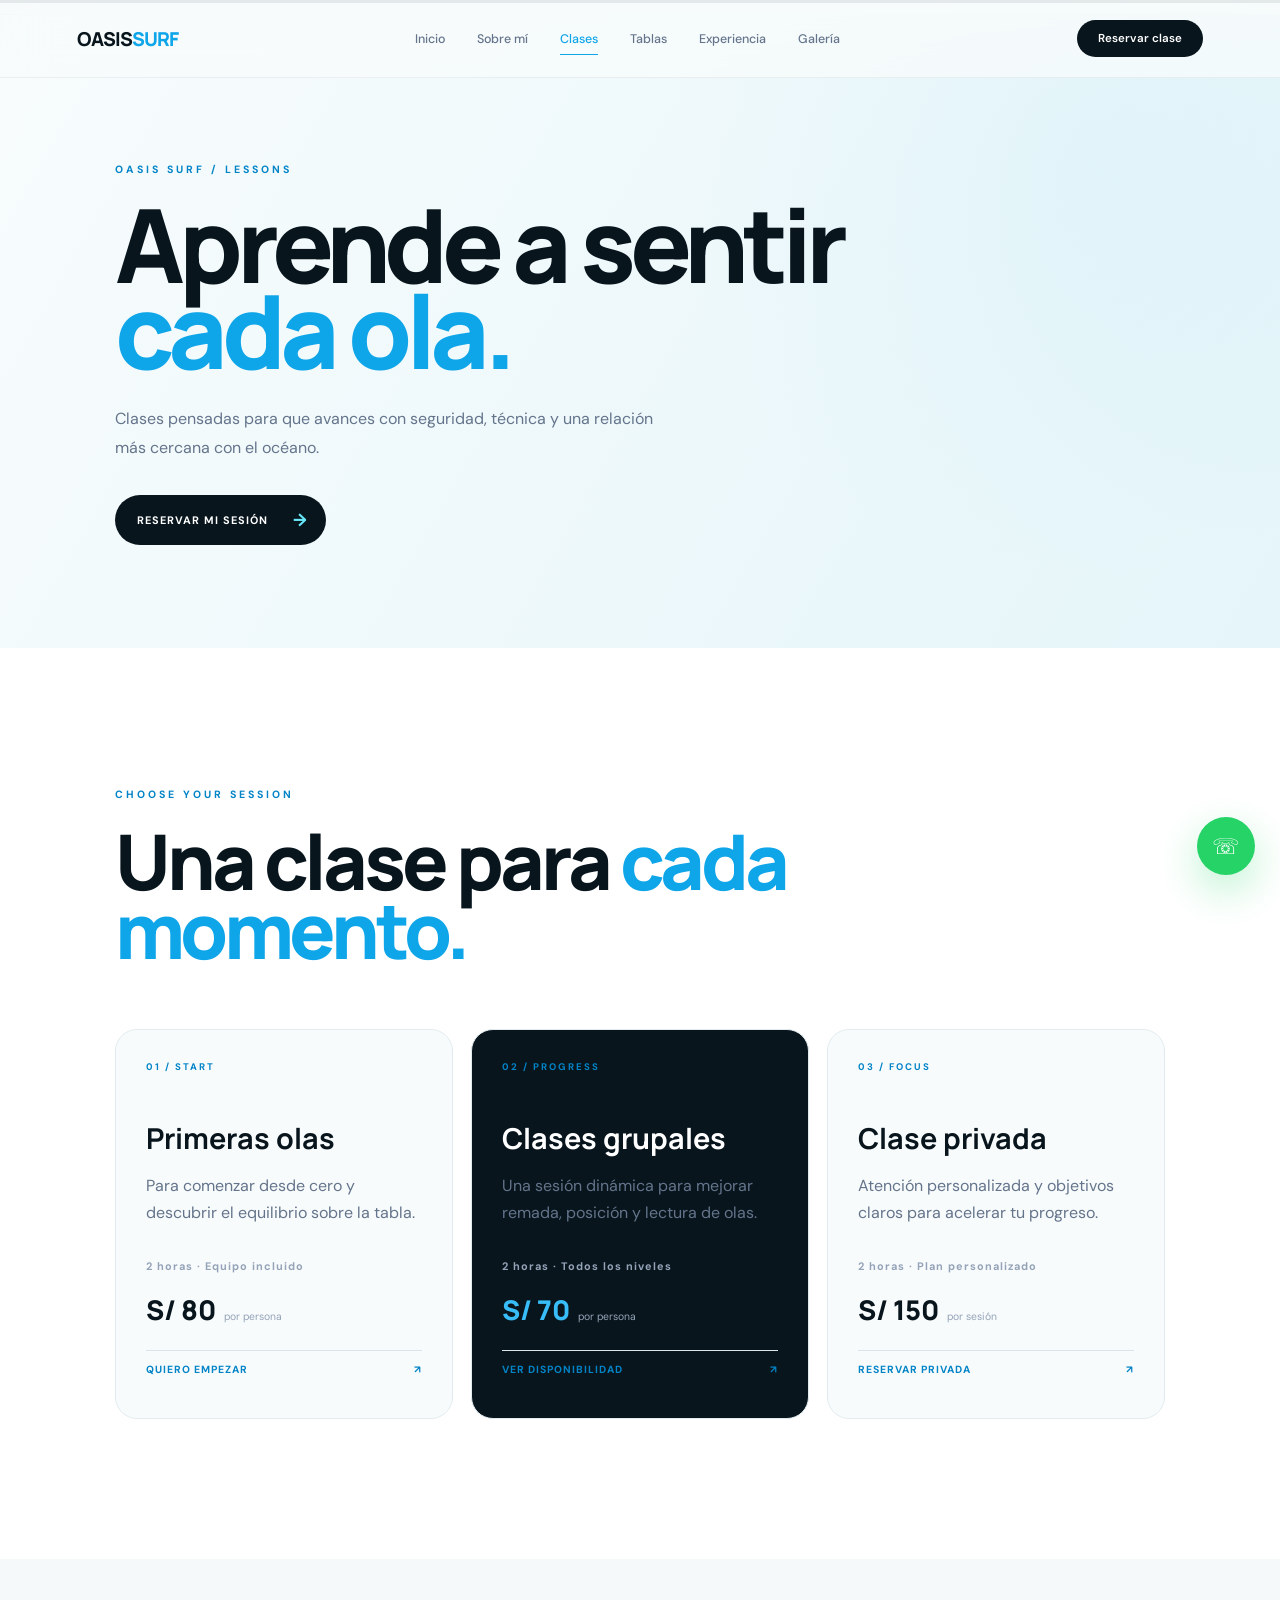
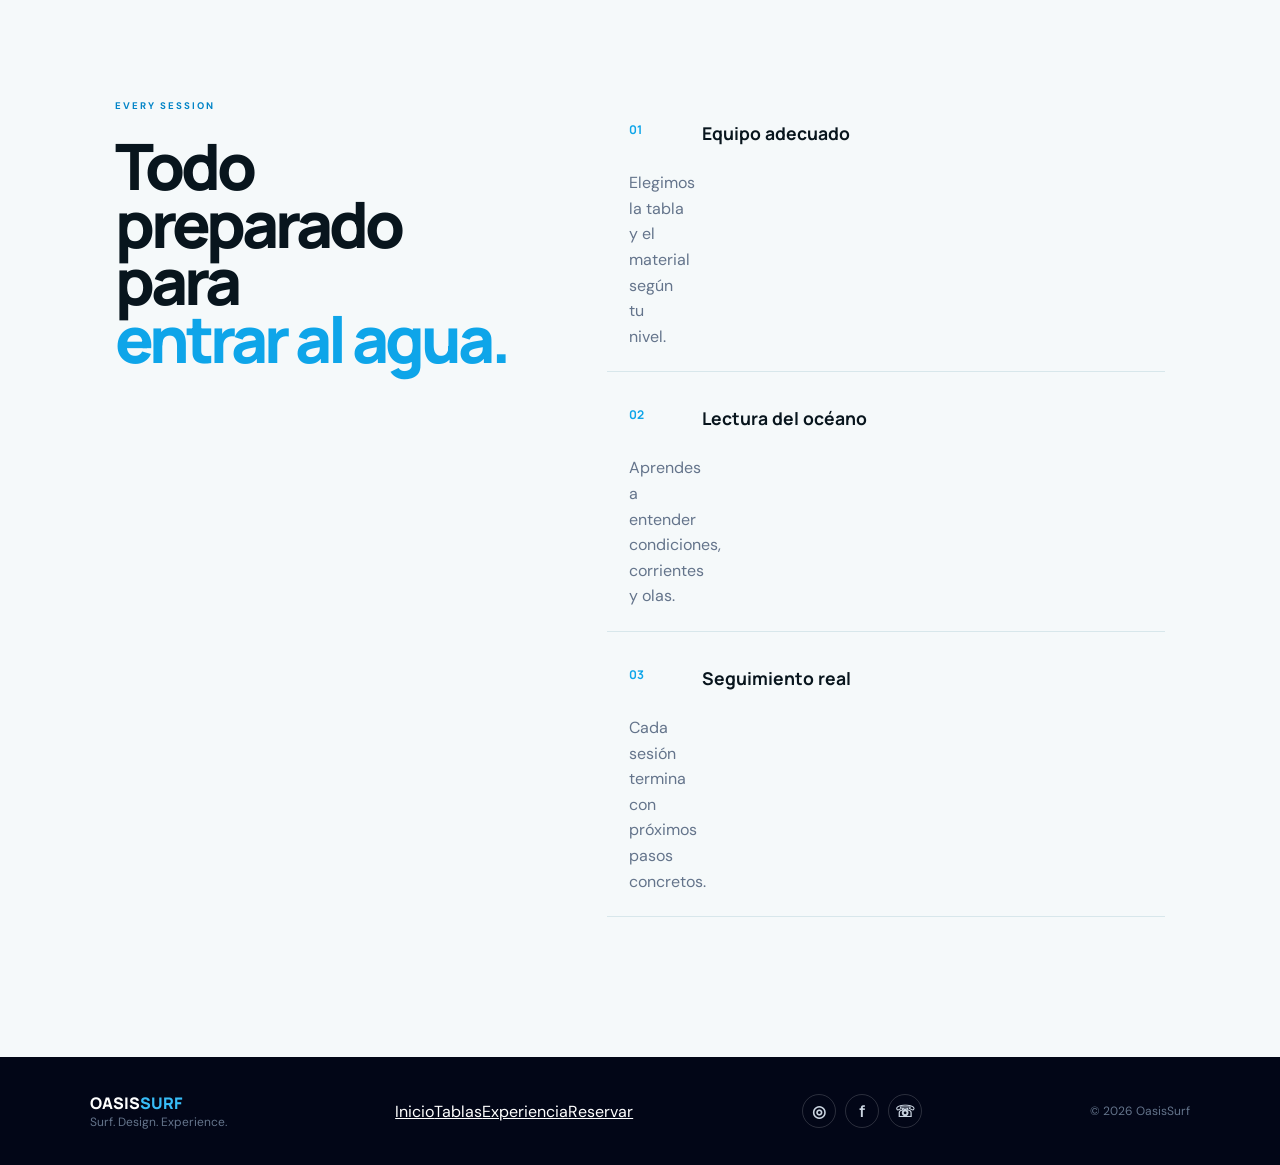
==== clases.html @ ae348322 "Add files via upload" ====
<!DOCTYPE html>
<html lang="es">
<head>
    <meta charset="UTF-8">
    <meta name="viewport" content="width=device-width, initial-scale=1.0">
    <meta name="description" content="Clases de surf OasisSurf para principiantes, progresión y performance.">
    <title>Clases | OasisSurf</title>
    <link rel="preconnect" href="https://fonts.googleapis.com">
    <link rel="preconnect" href="https://fonts.gstatic.com" crossorigin>
    <link href="https://fonts.googleapis.com/css2?family=DM+Sans:wght@400;500;600;700&family=Manrope:wght@400;500;600;700;800&display=swap" rel="stylesheet">
    <link rel="stylesheet" href="style.css">
</head>
<body>

<div class="site-preloader"><div class="site-preloader-mark">OASIS<span>SURF</span></div><div class="site-preloader-line"><span></span></div><small>PREPARANDO LA SESIÓN</small></div>
<header class="header">
    <a href="index.html#home" class="logo">OASIS<span>SURF</span></a>
    <nav class="navigation">
        <a href="index.html#home">Inicio</a>
        <a href="sobre-mi.html">Sobre mí</a>
        <a href="clases.html" class="active">Clases</a>
        <a href="tablas.html">Tablas</a>
        <a href="experiencia.html">Experiencia</a>
        <a href="galeria.html">Galería</a>
    </nav>
    <a href="index.html#booking" class="header-button">Reservar clase</a>
    <button class="mobile-menu-button" aria-label="Abrir menú"><span></span><span></span></button>
</header>
<div class="mobile-menu">
    <a href="index.html#home">Inicio</a>
    <a href="sobre-mi.html">Sobre mí</a>
    <a href="clases.html">Clases</a>
    <a href="tablas.html">Tablas</a>
    <a href="experiencia.html">Experiencia</a>
    <a href="index.html#booking">Reservar</a>
</div>
<main>
    <section class="catalog-page-hero detail-page-hero">
        <span class="section-label">OASIS SURF / LESSONS</span>
        <h1>Aprende a sentir <span>cada ola.</span></h1>
        <p>Clases pensadas para que avances con seguridad, técnica y una relación más cercana con el océano.</p>
        <a class="page-hero-button" href="index.html#booking">RESERVAR MI SESIÓN <span>→</span></a>
    </section>
    <section class="program-section">
        <div class="catalog-heading">
            <span class="section-label">CHOOSE YOUR SESSION</span>
            <h2>Una clase para <span>cada momento.</span></h2>
        </div>
        <div class="program-grid">
            <article class="program-card">
                <span>01 / START</span><h3>Primeras olas</h3>
                <p>Para comenzar desde cero y descubrir el equilibrio sobre la tabla.</p>
                <strong>2 horas · Equipo incluido</strong>
                <div class="program-price"><b>S/ 80</b><span>por persona</span></div>
                <button data-booking="group" type="button">QUIERO EMPEZAR <span>↗</span></button>
            </article>
            <article class="program-card program-card-featured">
                <span>02 / PROGRESS</span><h3>Clases grupales</h3>
                <p>Una sesión dinámica para mejorar remada, posición y lectura de olas.</p>
                <strong>2 horas · Todos los niveles</strong>
                <div class="program-price"><b>S/ 70</b><span>por persona</span></div>
                <button data-booking="group" type="button">VER DISPONIBILIDAD <span>↗</span></button>
            </article>
            <article class="program-card">
                <span>03 / FOCUS</span><h3>Clase privada</h3>
                <p>Atención personalizada y objetivos claros para acelerar tu progreso.</p>
                <strong>2 horas · Plan personalizado</strong>
                <div class="program-price"><b>S/ 150</b><span>por sesión</span></div>
                <button data-booking="private" type="button">RESERVAR PRIVADA <span>↗</span></button>
            </article>
        </div>
    </section>
    <section class="included-section">
        <div><span class="section-label">EVERY SESSION</span><h2>Todo preparado para <span>entrar al agua.</span></h2></div>
        <div class="included-list">
            <div><b>01</b><h3>Equipo adecuado</h3><p>Elegimos la tabla y el material según tu nivel.</p></div>
            <div><b>02</b><h3>Lectura del océano</h3><p>Aprendes a entender condiciones, corrientes y olas.</p></div>
            <div><b>03</b><h3>Seguimiento real</h3><p>Cada sesión termina con próximos pasos concretos.</p></div>
        </div>
    </section>
</main>
<footer><div class="footer-brand"><div class="footer-logo">OASIS<span>SURF</span></div><p>Surf. Design. Experience.</p></div><div class="footer-links"><a href="index.html#home">Inicio</a><a href="tablas.html">Tablas</a><a href="experiencia.html">Experiencia</a><a href="index.html#booking">Reservar</a></div><div class="footer-social"><a href="https://www.instagram.com/" target="_blank" rel="noopener" aria-label="Instagram"><span aria-hidden="true">◎</span></a><a href="https://www.facebook.com/" target="_blank" rel="noopener" aria-label="Facebook"><span aria-hidden="true">f</span></a><a href="https://wa.me/51999999999" target="_blank" rel="noopener" aria-label="WhatsApp"><span aria-hidden="true">☏</span></a></div><span class="footer-copy">© 2026 OasisSurf</span></footer>
<a class="whatsapp-button" href="https://wa.me/51999999999" target="_blank" rel="noopener" aria-label="Contactar por WhatsApp"><span aria-hidden="true">☏</span></a>
<script src="script.js"></script>
</body>
</html>
---- style.css ----
/* =====================================================
   OASIS SURF — EXPERIENCE
   STYLE.CSS
===================================================== */


/* =====================================================
   RESET
===================================================== */

* {
    margin: 0;
    padding: 0;
    box-sizing: border-box;
}

html {
    scroll-behavior: smooth;
}

body {
    font-family: "DM Sans", sans-serif;
    background: #f4f8fa;
    color: #08151d;
    overflow-x: hidden;
}

body.loading {
    overflow: hidden;
}

a {
    color: inherit;
}

button,
input,
textarea,
select {
    font-family: inherit;
}

button {
    cursor: pointer;
}

img {
    max-width: 100%;
    display: block;
}

.scroll-progress {
    position: fixed;
    top: 0;
    left: 0;
    z-index: 100002;
    width: 100%;
    height: 3px;
    pointer-events: none;
    background: rgba(8,21,29,.08);
}

.scroll-progress span {
    display: block;
    width: 0;
    height: 100%;
    background: #0ea5e9;
    box-shadow: 0 0 12px rgba(14,165,233,.65);
    transition: width .1s linear;
}

.page-leaving main,
.page-leaving footer,
.page-leaving .whatsapp-button {
    animation: pageExit .25s ease both;
}

@keyframes pageExit {
    to {
        opacity: 0;
        transform: translateY(8px);
    }
}


/* =====================================================
   CUSTOM CURSOR
===================================================== */

.cursor,
.cursor-ring {
    position: fixed;
    pointer-events: none;
    z-index: 99999;
    border-radius: 50%;
    left: 0;
    top: 0;
}

.cursor {
    width: 7px;
    height: 7px;
    background: #08a9e6;
    transform: translate(-50%, -50%);
}

.cursor-ring {
    width: 34px;
    height: 34px;
    border: 1px solid rgba(8, 169, 230, .6);
    transform: translate(-50%, -50%);
    transition:
        width .25s ease,
        height .25s ease,
        background .25s ease,
        border-color .25s ease;
}

.cursor-ring.active {
    width: 58px;
    height: 58px;
    background: rgba(8, 169, 230, .06);
    border-color: #08a9e6;
}

@media(max-width: 850px) {
    .catalog-tools {
        align-items: stretch;
        flex-direction: column;
    }

    .board-search {
        width: 100%;
    }

    .board-filters {
        justify-content: start;
    }


    .cursor,
    .cursor-ring {
        display: none;
    }
}


/* =====================================================
   PRELOADER
===================================================== */

.preloader {
    position: fixed;
    inset: 0;
    z-index: 100000;

    display: grid;
    place-items: center;

    background: #06131a;
    color: white;
}

.preloader-content {
    text-align: center;
}

.preloader-logo {
    font-family: "Manrope", sans-serif;
    font-size: 2rem;
    font-weight: 800;
    letter-spacing: -1px;
}

.preloader-logo span {
    color: #38bdf8;
}

.preloader-line {
    width: 180px;
    height: 2px;

    margin: 25px auto 15px;

    background: rgba(255,255,255,.1);
    overflow: hidden;
}

.preloader-line span {
    display: block;
    width: 0;
    height: 100%;
    background: #38bdf8;
}

.preloader-text {
    font-size: .6rem;
    letter-spacing: 4px;
    color: #64748b;
}

.site-preloader {
    position: fixed;
    inset: 0;
    z-index: 100001;
    display: grid;
    place-content: center;
    justify-items: center;
    gap: 14px;
    background: #06131a;
    color: white;
    transition: opacity .6s ease, visibility .6s ease;
}

.site-preloader.is-hidden {
    opacity: 0;
    visibility: hidden;
}

.site-preloader-mark {
    font: 800 2.3rem "Manrope", sans-serif;
    letter-spacing: -2px;
    animation: preloaderMark 1s ease both;
}

.site-preloader-mark span {
    color: #38bdf8;
}

.site-preloader-line {
    width: 190px;
    height: 2px;
    overflow: hidden;
    background: rgba(255,255,255,.12);
}

.site-preloader-line span {
    display: block;
    width: 100%;
    height: 100%;
    background: #38bdf8;
    transform-origin: left;
    animation: preloaderLine 1.1s ease both;
}

.site-preloader small {
    color: #64748b;
    font-size: .58rem;
    letter-spacing: 3px;
}

@keyframes preloaderMark {
    from { opacity: 0; transform: translateY(12px) scale(.96); }
    to { opacity: 1; transform: translateY(0) scale(1); }
}

@keyframes preloaderLine {
    from { transform: scaleX(0); }
    to { transform: scaleX(1); }
}


/* =====================================================
   HEADER
===================================================== */

.header {
    position: fixed;

    top: 0;
    left: 0;

    width: 100%;
    height: 78px;

    padding: 0 6%;

    display: flex;
    align-items: center;
    justify-content: space-between;

    z-index: 5000;

    background: rgba(248, 251, 252, .78);

    backdrop-filter: blur(20px);
    -webkit-backdrop-filter: blur(20px);

    border-bottom: 1px solid rgba(15, 23, 42, .06);

    transition:
        background .4s ease,
        box-shadow .4s ease,
        height .4s ease;
}

.header.scrolled {
    height: 68px;
    background: rgba(248, 251, 252, .94);

    box-shadow:
        0 10px 40px rgba(15, 23, 42, .07);
}

.logo {
    text-decoration: none;

    font-family: "Manrope", sans-serif;

    font-weight: 800;

    font-size: 1.2rem;

    letter-spacing: -1px;
}

.logo span {
    color: #0ea5e9;
}

.navigation {
    display: flex;
    align-items: center;
    gap: 32px;
}

.navigation a {
    position: relative;

    text-decoration: none;

    color: #64748b;

    font-size: .78rem;
    font-weight: 500;

    transition: color .3s ease;
}

.navigation a::after {
    content: "";

    position: absolute;

    left: 0;
    bottom: -8px;

    width: 0;
    height: 1px;

    background: #0ea5e9;

    transition: width .3s ease;
}

.navigation a:hover {
    color: #0ea5e9;
}

.navigation a:hover::after {
    width: 100%;
}

.header-button {
    text-decoration: none;

    padding: 11px 21px;

    border-radius: 100px;

    background: #08151d;
    color: white;

    font-size: .72rem;
    font-weight: 600;

    transition:
        transform .3s ease,
        background .3s ease;
}

.header-button:hover {
    background: #0ea5e9;
    transform: translateY(-2px);
}


/* =====================================================
   HERO
===================================================== */

.hero {
    position: relative;

    min-height: 100vh;

    display: grid;

    grid-template-columns: 1fr 1fr;

    align-items: center;

    padding: 120px 9% 80px;

    overflow: hidden;

    background:
        linear-gradient(
            125deg,
            #f8fcfd 0%,
            #eaf7fa 55%,
            #dff4f8 100%
        );
}

.hero-background {
    position: absolute;
    inset: 0;

    pointer-events: none;
}

.hero-grid {
    position: absolute;
    inset: 0;

    opacity: .22;

    background-image:
        linear-gradient(
            rgba(14, 165, 233, .07) 1px,
            transparent 1px
        ),
        linear-gradient(
            90deg,
            rgba(14, 165, 233, .07) 1px,
            transparent 1px
        );

    background-size: 80px 80px;

    mask-image:
        linear-gradient(
            to bottom,
            black,
            transparent
        );
}

.hero-orb {
    position: absolute;

    border-radius: 50%;

    pointer-events: none;
}

.orb-1 {
    width: 550px;
    height: 550px;

    right: -150px;
    top: 8%;

    background: rgba(56, 189, 248, .13);

    filter: blur(2px);

    animation: orbFloat 8s ease-in-out infinite;
}

.orb-2 {
    width: 350px;
    height: 350px;

    left: 10%;
    bottom: -160px;

    background: rgba(14, 165, 233, .09);

    animation: orbFloat 10s ease-in-out infinite reverse;
}

@keyframes orbFloat {

    0%,100% {
        transform: translate(0, 0);
    }

    50% {
        transform: translate(-20px, 25px);
    }
}

.hero-content {
    position: relative;
    z-index: 3;

    max-width: 680px;
}

.hero-label,
.section-label {
    display: flex;
    align-items: center;

    gap: 12px;

    color: #0284c7;

    font-size: .66rem;

    font-weight: 700;

    letter-spacing: 3px;
}

.label-line {
    width: 35px;
    height: 1px;

    background: #0284c7;
}

.hero h1 {
    margin-top: 25px;

    font-family: "Manrope", sans-serif;

    font-size:
        clamp(
            4rem,
            8vw,
            8.5rem
        );

    line-height: .82;

    letter-spacing: -7px;

    font-weight: 800;
}

.hero h1 span {
    display: block;

    color: #0ea5e9;

    margin-left: 70px;
}

.hero p {
    max-width: 550px;

    margin-top: 35px;

    color: #64748b;

    line-height: 1.8;

    font-size: .95rem;
}

.hero-buttons {
    display: flex;
    align-items: center;
    gap: 15px;

    margin-top: 38px;
}

.hero-cta {
    display: inline-flex;

    align-items: center;

    gap: 30px;

    padding: 14px 18px 14px 24px;

    text-decoration: none;

    background: #08151d;

    color: white;

    border-radius: 100px;

    font-size: .75rem;

    transition: .4s;
}

.hero-cta:hover {
    background: #0ea5e9;
    transform: translateY(-4px);
}

.hero-cta .arrow {
    width: 34px;
    height: 34px;

    display: grid;
    place-items: center;

    border-radius: 50%;

    background: rgba(255,255,255,.12);
}

.hero-secondary {
    display: inline-flex;

    align-items: center;
    gap: 10px;

    padding: 14px 20px;

    border: 1px solid #d6e3e8;

    border-radius: 100px;

    text-decoration: none;

    color: #475569;

    font-size: .72rem;

    transition: .3s;
}

.hero-secondary:hover {
    background: white;
    border-color: #0ea5e9;
    color: #0284c7;
}


/* =====================================================
   HERO BOARD
===================================================== */

.hero-board {
    position: relative;

    height: 700px;

    display: flex;

    align-items: center;
    justify-content: center;
}

.hero-surfboard {
    position: relative;

    z-index: 5;

    width: 310px;
    height: 650px;

    filter:
        drop-shadow(
            20px 30px 35px
            rgba(15,23,42,.2)
        );

    animation:
        heroBoardFloat
        6s
        ease-in-out
        infinite;
}

.hero-board-shadow {
    position: absolute;

    width: 280px;
    height: 600px;

    border-radius: 50%;

    background: rgba(14,165,233,.1);

    filter: blur(50px);
}

.hero-board-glow {
    position: absolute;

    width: 500px;
    height: 500px;

    border: 1px solid rgba(14,165,233,.12);

    border-radius: 50%;

    animation:
        glowRotate
        12s
        linear
        infinite;
}

@keyframes glowRotate {

    from {
        transform: rotate(0deg) scale(1);
    }

    50% {
        transform: rotate(180deg) scale(1.05);
    }

    to {
        transform: rotate(360deg) scale(1);
    }
}

.board-body,
.view-board-shape {
    stroke: rgba(15,23,42,.1);
    stroke-width: 2;
}

.stringer {
    fill: rgba(120,53,15,.25);
}

.board-stripe {
    fill: none;
    stroke: rgba(255,255,255,.7);
    stroke-width: 8;
}

.board-pad {
    fill: #17202a;
}

.pad-line {
    fill: none;
    stroke: rgba(255,255,255,.2);
    stroke-width: 3;
}

.board-logo {
    fill: rgba(15,23,42,.65);

    font-family: "Manrope";
    font-weight: 800;
    font-size: 18px;

    letter-spacing: 3px;
}

.board-logo-small {
    fill: rgba(15,23,42,.5);

    font-size: 9px;
    letter-spacing: 4px;
}

@keyframes heroBoardFloat {

    0%,100% {
        transform:
            translateY(0)
            rotate(3deg);
    }

    50% {
        transform:
            translateY(-20px)
            rotate(-3deg);
    }
}

.scroll-indicator {
    position: absolute;

    bottom: 35px;
    left: 9%;

    display: flex;
    align-items: center;

    gap: 15px;

    color: #94a3b8;

    font-size: .6rem;

    letter-spacing: 3px;
}

.scroll-line {
    width: 55px;
    height: 1px;

    background: #94a3b8;
}


/* =====================================================
   STATS STRIP
===================================================== */

.stats-strip {
    position: relative;

    display: grid;

    grid-template-columns:
        repeat(4, 1fr);

    background: #08151d;

    color: white;

    padding: 0 8%;
}

.stat-item {
    padding: 35px 25px;

    text-align: center;

    border-right:
        1px solid rgba(255,255,255,.08);
}

.stat-item:last-child {
    border-right: none;
}

.stat-number {
    display: block;

    font-family: "Manrope";

    font-size: 2rem;

    font-weight: 800;

    color: #38bdf8;
}

.stat-label {
    display: block;

    margin-top: 6px;

    font-size: .62rem;

    letter-spacing: 2px;

    color: #64748b;
}


/* =====================================================
   INTRO
===================================================== */

.intro-section {
    min-height: 75vh;

    padding: 140px 12%;

    display: grid;

    grid-template-columns: 150px 1fr;

    align-items: center;

    gap: 80px;

    background: #08151d;

    color: white;
}

.intro-number {
    font-family: "Manrope";

    font-size: 7rem;

    font-weight: 800;

    color: rgba(255,255,255,.06);
}

.intro-text {
    max-width: 800px;
}

.intro-text .section-label {
    color: #38bdf8;
}

.intro-text h2 {
    margin-top: 25px;

    font-family: "Manrope";

    font-size:
        clamp(
            3rem,
            6vw,
            6rem
        );

    line-height: .95;

    letter-spacing: -4px;
}

.intro-text h2 em {
    color: #38bdf8;
    font-style: normal;
}

.intro-text p {
    max-width: 650px;

    margin-top: 35px;

    color: #94a3b8;

    line-height: 1.9;
}


/* =====================================================
   INSTRUCTOR SECTION
===================================================== */

.instructor-section {
    position: relative;

    padding: 150px 9%;

    background: white;

    overflow: hidden;
}

.instructor-grid {
    display: grid;

    grid-template-columns: .9fr 1.1fr;

    gap: 90px;

    align-items: center;
}

.instructor-visual {
    position: relative;

    min-height: 650px;

    border-radius: 35px;

    overflow: hidden;

    background:
        linear-gradient(
            145deg,
            #d9f3f8,
            #a7dbe5
        );
}

.instructor-image {
    width: 100%;
    height: 100%;

    min-height: 650px;

    object-fit: cover;
}

.instructor-placeholder {
    position: absolute;
    inset: 0;

    display: grid;
    place-items: center;

    color: #164e63;

    font-family: "Manrope";
    font-size: 5rem;
    font-weight: 800;

    opacity: .12;
}

.instructor-badge {
    position: absolute;

    right: 25px;
    bottom: 25px;

    padding: 20px;

    border-radius: 20px;

    background: rgba(8,21,29,.9);

    color: white;

    backdrop-filter: blur(15px);
}

.instructor-badge strong {
    display: block;

    font-family: "Manrope";

    font-size: 1.8rem;

    color: #38bdf8;
}

.instructor-badge span {
    color: #94a3b8;

    font-size: .65rem;

    letter-spacing: 2px;
}

.instructor-copy {
    max-width: 650px;
}

.instructor-copy h2 {
    margin-top: 25px;

    font-family: "Manrope";

    font-size:
        clamp(
            3rem,
            5vw,
            5.5rem
        );

    line-height: .9;

    letter-spacing: -4px;
}

.instructor-copy h2 span {
    color: #0ea5e9;
}

.instructor-copy > p {
    margin-top: 30px;

    color: #64748b;

    line-height: 1.9;
}

.instructor-list {
    display: grid;

    grid-template-columns: 1fr 1fr;

    gap: 12px;

    margin-top: 35px;
}

.instructor-feature {
    padding: 20px;

    border:
        1px solid #e1ebef;

    border-radius: 18px;

    transition: .3s;
}

.instructor-feature:hover {
    transform: translateY(-5px);

    border-color: #38bdf8;

    box-shadow:
        0 15px 40px
        rgba(14,165,233,.08);
}

.instructor-feature strong {
    display: block;

    font-family: "Manrope";

    font-size: .9rem;
}

.instructor-feature span {
    display: block;

    margin-top: 7px;

    color: #64748b;

    font-size: .75rem;

    line-height: 1.5;
}


/* =====================================================
   CLASSES
===================================================== */

.classes-section {
    padding: 150px 9%;

    background: #f5f9fa;
}

.classes-heading {
    max-width: 700px;
}

.classes-heading h2 {
    margin-top: 25px;

    font-family: "Manrope";

    font-size:
        clamp(
            3rem,
            6vw,
            6rem
        );

    line-height: .9;

    letter-spacing: -4px;
}

.classes-heading h2 span {
    color: #0ea5e9;
}

.classes-heading p {
    margin-top: 25px;

    max-width: 550px;

    color: #64748b;

    line-height: 1.8;
}

.classes-grid {
    display: grid;

    grid-template-columns:
        repeat(3,1fr);

    gap: 20px;

    margin-top: 70px;
}

.class-card {
    position: relative;

    min-height: 430px;

    padding: 32px;

    display: flex;

    flex-direction: column;

    justify-content: flex-end;

    border-radius: 28px;

    overflow: hidden;

    background:
        linear-gradient(
            145deg,
            #d9f5fa,
            #b4dce4
        );

    transition:
        transform .5s ease,
        box-shadow .5s ease;
}

.class-card::before {
    content: "";

    position: absolute;
    inset: 0;

    background:
        linear-gradient(
            to top,
            rgba(2,15,23,.8),
            transparent 65%
        );
}

.class-card:hover {
    transform: translateY(-12px);

    box-shadow:
        0 30px 70px
        rgba(15,23,42,.16);
}

.class-number {
    position: absolute;

    top: 25px;
    left: 28px;

    color: rgba(8,21,29,.35);

    font-family: "Manrope";

    font-size: 3rem;

    font-weight: 800;
}

.class-image {
    position: absolute;

    inset: 0;

    width: 100%;
    height: 100%;

    object-fit: cover;

    transition: transform .8s ease;
}

.class-card:hover .class-image {
    transform: scale(1.06);
}

.class-content {
    position: relative;

    z-index: 2;

    color: white;
}

.class-content span {
    color: #67e8f9;

    font-size: .6rem;

    letter-spacing: 3px;

    font-weight: 700;
}

.class-content h3 {
    margin-top: 10px;

    font-family: "Manrope";

    font-size: 2rem;
}

.class-content p {
    margin-top: 10px;

    color: #cbd5e1;

    font-size: .8rem;

    line-height: 1.6;
}

.class-link {
    display: inline-flex;

    margin-top: 20px;

    color: white;

    text-decoration: none;

    font-size: .68rem;

    letter-spacing: 2px;
}


/* =====================================================
   ANATOMY
===================================================== */

.anatomy-section {
    position: relative;

    height: 210vh;

    background: #f7fafb;
}

.anatomy-sticky {
    position: sticky;

    top: 0;

    height: 100vh;

    overflow: hidden;

    display: grid;

    grid-template-columns:
        300px 1fr 350px;

    align-items: center;

    gap: 30px;

    padding: 0 6%;
}

.anatomy-heading {
    position: relative;

    z-index: 5;
}

.anatomy-heading h2 {
    font-family: "Manrope";

    font-size: 3.8rem;

    line-height: .95;

    letter-spacing: -3px;

    margin-top: 25px;
}

.anatomy-heading h2 span {
    display: block;

    color: #0ea5e9;
}

.anatomy-heading p {
    margin-top: 25px;

    color: #64748b;

    line-height: 1.7;

    font-size: .9rem;
}


/* =====================================================
   INTERACTIVE BOARD
===================================================== */

.interactive-board {
    position: relative;

    width: 100%;

    height: 90vh;

    display: flex;

    justify-content: center;

    align-items: center;
}

.board-aura {
    position: absolute;

    width: 500px;
    height: 500px;

    border-radius: 50%;

    background:
        rgba(56,189,248,.12);

    filter: blur(50px);
}

.main-surfboard {
    position: relative;

    z-index: 3;

    width: 310px;

    height: 780px;

    transition:
        transform .8s
        cubic-bezier(.2,.8,.2,1),
        filter .5s;
}

.interactive-board:hover .main-surfboard {
    filter:
        drop-shadow(
            0 35px 30px
            rgba(15,23,42,.15)
        );
}

.interactive-board::before {
    content: "";
    position: absolute;
    width: 390px;
    height: 720px;
    border: 1px solid rgba(14,165,233,.1);
    border-radius: 50%;
    transform: rotate(16deg);
    pointer-events: none;
    transition: transform .8s ease, border-color .5s ease;
}

.interactive-board:hover::before {
    transform: rotate(-16deg) scale(1.04);
    border-color: rgba(14,165,233,.25);
}


/* =====================================================
   HOTSPOTS
===================================================== */

.hotspot {
    position: absolute;

    z-index: 10;

    width: 22px;
    height: 22px;

    border-radius: 50%;

    border: 2px solid white;

    background: #0ea5e9;

    padding: 0;

    transform: translate(-50%,-50%);

    box-shadow:
        0 0 0 0
        rgba(14,165,233,.5);

    animation:
        hotspotPulse
        2.3s
        infinite;

    transition: .3s;
}

.hotspot span {
    position: absolute;

    inset: -8px;

    border-radius: 50%;

    border:
        1px solid
        rgba(14,165,233,.5);
}

.hotspot:hover {
    transform:
        translate(-50%,-50%)
        scale(1.6);

    background: #0284c7;
}

.hotspot.active {
    background: #facc15;
    border-color: #08151d;
    box-shadow: 0 0 0 8px rgba(250,204,21,.18);
}

.hotspot.active span {
    border-color: rgba(250,204,21,.8);
}

@keyframes hotspotPulse {

    0% {
        box-shadow:
            0 0 0 0
            rgba(14,165,233,.45);
    }

    70% {
        box-shadow:
            0 0 0 18px
            rgba(14,165,233,0);
    }

    100% {
        box-shadow:
            0 0 0 0
            rgba(14,165,233,0);
    }
}


/* =====================================================
   INFO CARD
===================================================== */

.info-card {
    position: relative;

    z-index: 5;

    min-height: 450px;

    padding: 35px;

    border-radius: 28px;

    background: #08151d;

    color: white;

    box-shadow:
        0 30px 80px
        rgba(15,23,42,.15);

    display: flex;

    flex-direction: column;
}

.info-card-top {
    display: flex;

    justify-content: space-between;

    align-items: center;
}

.info-card-top > span:first-child {
    font-family: "Manrope";

    font-size: 3.5rem;

    font-weight: 800;

    color: rgba(255,255,255,.07);
}

.info-category,
.info-mini {
    color: #38bdf8;

    font-size: .6rem;

    letter-spacing: 3px;

    font-weight: 700;
}

.info-content {
    margin-top: 45px;
}

.info-content h3 {
    font-family: "Manrope";

    font-size: 2rem;

    margin: 12px 0;
}

.info-content p {
    color: #94a3b8;

    line-height: 1.8;

    font-size: .9rem;
}

.info-stats {
    display: grid;

    grid-template-columns:
        1fr 1fr;

    gap: 10px;

    margin-top: auto;
}

.info-stats div {
    padding: 15px;

    background:
        rgba(255,255,255,.05);

    border-radius: 14px;
}

.info-stats span {
    display: block;

    color: #64748b;

    font-size: .55rem;

    letter-spacing: 1px;

    margin-bottom: 7px;
}

.info-stats strong {
    font-size: .75rem;
}

.info-progress {
    margin-top: 25px;
}

.progress-label {
    display: flex;

    justify-content: space-between;

    font-size: .6rem;

    color: #64748b;

    margin-bottom: 8px;
}

.progress-label strong {
    color: #38bdf8;
}

.progress-track {
    height: 3px;

    background:
        rgba(255,255,255,.1);

    border-radius: 20px;
}

.progress-track span {
    display: block;

    height: 100%;

    width: 0;

    background: #38bdf8;

    transition:
        width .6s
        cubic-bezier(.2,.8,.2,1);
}


/* =====================================================
   BOARD VIEWS
===================================================== */

.views-section {
    padding: 140px 9%;

    background: white;
}

.views-title {
    max-width: 700px;
}

.views-title h2 {
    font-family: "Manrope";

    font-size:
        clamp(
            3rem,
            6vw,
            6rem
        );

    line-height: .9;

    letter-spacing: -4px;

    margin-top: 25px;
}

.views-title h2 span {
    color: #0ea5e9;
}

.view-buttons {
    display: flex;

    gap: 10px;

    margin-top: 60px;
}

.view-button {
    border: 1px solid #dbe4e8;

    background: white;

    padding: 12px 25px;

    border-radius: 100px;

    color: #64748b;

    transition: .3s;
}

.view-button:hover,
.view-button.active {
    background: #08151d;

    border-color: #08151d;

    color: white;
}

.view-display {
    min-height: 600px;

    margin-top: 40px;

    display: grid;

    grid-template-columns:
        1fr 1fr;

    align-items: center;

    background: #f5f9fa;

    border-radius: 35px;

    overflow: hidden;
}

.view-board {
    height: 600px;

    display: flex;

    justify-content: center;

    align-items: center;

    perspective: 1000px;
}

.view-board .surfboard {
    width: 250px;
    height: 550px;

    transition: transform .8s;
}

.view-board-shape {
    fill: #facc15;

    stroke:
        rgba(15,23,42,.15);

    stroke-width: 2;
}

.view-stringer {
    fill: rgba(120,53,15,.25);
}

.fin {
    fill: #08151d;

    transition: .5s;
}

.view-copy {
    padding: 70px;
}

.view-copy > span {
    color: #0ea5e9;

    font-size: .65rem;

    letter-spacing: 3px;

    font-weight: 700;
}

.view-copy h3 {
    font-family: "Manrope";

    font-size: 4rem;

    margin: 20px 0;
}

.view-copy p {
    max-width: 450px;

    color: #64748b;

    line-height: 1.8;
}

.view-line {
    margin-top: 40px;

    width: 80px;
    height: 3px;

    background: #0ea5e9;
}


/* =====================================================
   GALLERY / BOARDS
===================================================== */

.boards-section {
    padding: 150px 9%;

    background:
        #08151d;

    color: white;
}

.boards-heading {
    display: flex;

    justify-content: space-between;

    align-items: flex-end;

    gap: 40px;
}

.boards-heading h2 {
    margin-top: 25px;

    font-family: "Manrope";

    font-size:
        clamp(
            3rem,
            6vw,
            6rem
        );

    line-height: .9;

    letter-spacing: -4px;
}

.boards-heading h2 span {
    color: #38bdf8;
}

.boards-heading p {
    max-width: 380px;

    color: #94a3b8;

    line-height: 1.8;
}

.boards-grid {
    display: grid;

    grid-template-columns:
        repeat(3,1fr);

    gap: 20px;

    margin-top: 70px;
}

.board-card {
    position: relative;

    min-height: 500px;

    border-radius: 28px;

    overflow: hidden;

    background: #10232d;

    transition:
        transform .5s ease,
        box-shadow .5s ease;
}

.board-card:hover {
    transform: translateY(-12px);

    box-shadow:
        0 35px 80px
        rgba(0,0,0,.3);
}

.board-card-image {
    width: 100%;
    height: 100%;

    min-height: 500px;

    object-fit: cover;

    transition:
        transform .8s ease;
}

.board-card:hover .board-card-image {
    transform: scale(1.06);
}

.board-card-content {
    position: absolute;

    left: 0;
    right: 0;
    bottom: 0;

    padding: 30px;

    background:
        linear-gradient(
            to top,
            rgba(0,0,0,.85),
            transparent
        );
}

.board-card-content span {
    color: #38bdf8;

    font-size: .6rem;

    letter-spacing: 3px;
}

.board-card-content h3 {
    margin-top: 8px;

    font-family: "Manrope";

    font-size: 2rem;
}

.board-card-content p {
    margin-top: 7px;

    color: #cbd5e1;

    font-size: .75rem;
}


/* =====================================================
   PERFORMANCE
===================================================== */

.performance-section {
    padding: 140px 9%;

    background: #08151d;

    color: white;
}

.performance-heading {
    max-width: 700px;
}

.performance-heading .section-label {
    color: #38bdf8;
}

.performance-heading h2 {
    font-family: "Manrope";

    font-size:
        clamp(
            3rem,
            6vw,
            6rem
        );

    line-height: .9;

    letter-spacing: -4px;

    margin-top: 25px;
}

.performance-heading h2 span {
    color: #38bdf8;
}

.performance-grid {
    display: grid;

    grid-template-columns:
        repeat(3,1fr);

    gap: 20px;

    margin-top: 80px;
}

.performance-card {
    min-height: 400px;

    padding: 35px;

    border:
        1px solid
        rgba(255,255,255,.08);

    border-radius: 25px;

    display: flex;

    flex-direction: column;

    transition: .5s;
}

.performance-card,
.performance-heading {
    opacity: 1;
    visibility: visible;
}

.performance-card:hover {
    transform: translateY(-12px);

    border-color:
        rgba(56,189,248,.5);
}

.performance-card.featured {
    background:
        linear-gradient(
            145deg,
            rgba(14,165,233,.18),
            rgba(255,255,255,.02)
        );
}

.performance-card > span {
    color: #64748b;

    font-size: .7rem;
}

.performance-icon {
    margin-top: auto;

    font-size: 3rem;

    color: #38bdf8;
}

.performance-card h3 {
    font-family: "Manrope";

    font-size: 2rem;

    margin: 20px 0 10px;
}

.performance-card p {
    color: #94a3b8;

    line-height: 1.7;
}


/* =====================================================
   TESTIMONIALS
===================================================== */

.testimonials-section {
    padding: 150px 9%;

    background: white;
}

.testimonials-heading {
    max-width: 700px;
}

.testimonials-heading h2 {
    margin-top: 25px;

    font-family: "Manrope";

    font-size:
        clamp(
            3rem,
            6vw,
            6rem
        );

    line-height: .9;

    letter-spacing: -4px;
}

.testimonials-heading h2 span {
    color: #0ea5e9;
}

.testimonials-grid {
    display: grid;

    grid-template-columns:
        repeat(3,1fr);

    gap: 20px;

    margin-top: 70px;
}

.testimonial-card {
    padding: 35px;

    border:
        1px solid #e1e9ed;

    border-radius: 25px;

    transition: .4s;
}

.testimonial-card:hover {
    transform: translateY(-8px);

    box-shadow:
        0 25px 60px
        rgba(15,23,42,.08);
}

.testimonial-stars {
    color: #facc15;

    letter-spacing: 3px;
}

.testimonial-card p {
    margin-top: 25px;

    color: #475569;

    line-height: 1.8;

    font-size: .9rem;
}

.testimonial-author {
    display: flex;

    align-items: center;

    gap: 15px;

    margin-top: 30px;
}

.testimonial-avatar {
    width: 45px;
    height: 45px;

    display: grid;
    place-items: center;

    border-radius: 50%;

    background: #dff5fa;

    color: #0284c7;

    font-weight: 800;
}

.testimonial-author strong {
    display: block;

    font-size: .8rem;
}

.testimonial-author span {
    display: block;

    margin-top: 3px;

    color: #94a3b8;

    font-size: .65rem;
}


/* =====================================================
   CONTACT / BOOKING
===================================================== */

.contact-section {
    padding: 150px 9%;

    background: #f3f8fa;
}

.contact-grid {
    display: grid;

    grid-template-columns:
        1fr 1fr;

    gap: 70px;

    align-items: start;
}

.contact-copy h2 {
    margin-top: 25px;

    font-family: "Manrope";

    font-size:
        clamp(
            3rem,
            6vw,
            6rem
        );

    line-height: .9;

    letter-spacing: -4px;
}

.contact-copy h2 span {
    color: #0ea5e9;
}

.contact-copy p {
    max-width: 520px;

    margin-top: 30px;

    color: #64748b;

    line-height: 1.8;
}

.contact-details {
    display: grid;

    gap: 15px;

    margin-top: 40px;
}

.contact-detail {
    padding: 20px;

    border:
        1px solid #dce8ec;

    border-radius: 18px;

    background: white;
}

.contact-detail span {
    display: block;

    color: #94a3b8;

    font-size: .58rem;

    letter-spacing: 2px;
}

.contact-detail strong {
    display: block;

    margin-top: 7px;

    font-family: "Manrope";
}

.contact-form {
    padding: 40px;

    background: white;

    border-radius: 30px;

    box-shadow:
        0 25px 70px
        rgba(15,23,42,.07);
}

.form-group {
    margin-bottom: 18px;
}

.form-group label {
    display: block;

    margin-bottom: 8px;

    color: #475569;

    font-size: .68rem;

    font-weight: 600;
}

.form-group input,
.form-group textarea,
.form-group select {
    width: 100%;

    padding: 14px 16px;

    border:
        1px solid #dbe5e9;

    border-radius: 12px;

    outline: none;

    color: #08151d;

    background: #f8fbfc;

    transition:
        border .3s,
        box-shadow .3s;
}

.form-group textarea {
    min-height: 120px;

    resize: vertical;
}

.form-group input:focus,
.form-group textarea:focus,
.form-group select:focus {
    border-color: #0ea5e9;

    box-shadow:
        0 0 0 4px
        rgba(14,165,233,.08);
}

.form-submit {
    width: 100%;

    padding: 15px;

    border: none;

    border-radius: 100px;

    background: #08151d;

    color: white;

    font-size: .75rem;

    font-weight: 700;

    transition: .3s;
}

.form-submit:hover {
    background: #0ea5e9;

    transform: translateY(-2px);
}


/* =====================================================
   FINAL CTA
===================================================== */

.final-section {
    position: relative;

    min-height: 90vh;

    display: grid;

    place-items: center;

    text-align: center;

    background:
        radial-gradient(
            circle at center,
            #164e63,
            #020617 70%
        );

    color: white;

    overflow: hidden;
}

.final-overlay {
    position: absolute;

    width: 700px;
    height: 700px;

    border-radius: 50%;

    border:
        1px solid
        rgba(56,189,248,.15);

    animation:
        finalPulse
        8s
        ease-in-out
        infinite;
}

@keyframes finalPulse {

    0%,100% {
        transform: scale(1);
        opacity: .5;
    }

    50% {
        transform: scale(1.12);
        opacity: 1;
    }
}

.final-content {
    position: relative;

    z-index: 2;
}

.final-content > span {
    color: #38bdf8;

    letter-spacing: 5px;

    font-size: .65rem;

    font-weight: 700;
}

.final-content h2 {
    font-family: "Manrope";

    font-size:
        clamp(
            3rem,
            7vw,
            7rem
        );

    line-height: .85;

    letter-spacing: -5px;

    margin: 30px 0;
}

.final-content p {
    color: #94a3b8;
}

.final-content a {
    display: inline-block;

    margin-top: 35px;

    padding: 14px 25px;

    border:
        1px solid
        rgba(255,255,255,.15);

    border-radius: 100px;

    text-decoration: none;

    font-size: .7rem;

    letter-spacing: 2px;

    transition: .3s;
}

.final-content a:hover {
    background: white;

    color: #08151d;
}


/* =====================================================
   FOOTER
===================================================== */

footer {
    padding: 35px 7%;

    display: flex;

    justify-content: space-between;

    align-items: center;

    background: #020617;

    color: white;
}

.footer-logo {
    font-family: "Manrope";

    font-weight: 800;
}

.footer-logo span {
    color: #38bdf8;
}

footer p,
footer > span {
    color: #64748b;

    font-size: .75rem;
}

.footer-social {
    display: flex;
    align-items: center;
    gap: 9px;
}

.footer-social a {
    display: grid;
    place-items: center;
    width: 34px;
    height: 34px;
    border: 1px solid rgba(255,255,255,.16);
    border-radius: 50%;
    color: #cbd5e1;
    text-decoration: none;
    font: 700 1rem "Manrope", sans-serif;
    transition: transform .3s ease, color .3s ease, border-color .3s ease, background .3s ease;
}

.footer-social a:hover {
    transform: translateY(-4px) rotate(-5deg);
    border-color: #38bdf8;
    background: #38bdf8;
    color: #08151d;
}


/* =====================================================
   WHATSAPP FLOAT
===================================================== */

.whatsapp-button {
    position: fixed;

    right: 25px;
    bottom: 25px;

    z-index: 4000;

    width: 58px;
    height: 58px;

    display: grid;
    place-items: center;

    border-radius: 50%;

    background: #25d366;

    color: white;

    text-decoration: none;

    font-size: 1.4rem;

    box-shadow:
        0 15px 40px
        rgba(37,211,102,.3);

    transition: .3s;
}

.whatsapp-button:hover {
    transform:
        translateY(-5px)
        scale(1.05);
}


/* =====================================================
   RESPONSIVE — TABLET
===================================================== */

@media(max-width:1100px) {

    .anatomy-sticky {
        grid-template-columns:
            220px 1fr 300px;

        padding: 0 3%;
    }

    .anatomy-heading h2 {
        font-size: 2.8rem;
    }

    .main-surfboard {
        width: 260px;
    }

    .instructor-grid {
        gap: 50px;
    }

    .boards-heading {
        align-items: flex-start;
        flex-direction: column;
    }
}


/* =====================================================
   RESPONSIVE — MOBILE
===================================================== */

@media(max-width:850px) {

    .navigation {
        display: none;
    }

    .header-button {
        display: none;
    }

    .hero {
        grid-template-columns: 1fr;

        text-align: center;

        padding-top: 130px;
    }

    .hero-content {
        margin: auto;
    }

    .hero-label {
        justify-content: center;
    }

    .hero h1 span {
        margin-left: 0;
    }

    .hero p {
        margin-left: auto;
        margin-right: auto;
    }

    .hero-buttons {
        justify-content: center;

        flex-wrap: wrap;
    }

    .hero-board {
        height: 550px;
    }

    .stats-strip {
        grid-template-columns:
            repeat(2,1fr);

        padding: 0;
    }

    .stat-item:nth-child(2) {
        border-right: none;
    }

    .stat-item:nth-child(3),
    .stat-item:nth-child(4) {
        border-top:
            1px solid
            rgba(255,255,255,.08);
    }

    .intro-section {
        grid-template-columns: 1fr;

        gap: 20px;

        padding: 100px 8%;
    }

    .intro-number {
        font-size: 4rem;
    }

    .instructor-grid {
        grid-template-columns: 1fr;
    }

    .instructor-visual {
        min-height: 500px;
    }

    .instructor-image {
        min-height: 500px;
    }

    .instructor-list {
        grid-template-columns: 1fr;
    }

    .classes-grid,
    .boards-grid,
    .performance-grid,
    .testimonials-grid {
        grid-template-columns: 1fr;
    }

    .anatomy-section {
        height: auto;
    }

    .anatomy-sticky {
        position: relative;

        height: auto;

        min-height: 100vh;

        display: flex;

        flex-direction: column;

        padding: 100px 7%;
    }

    .anatomy-heading {
        text-align: center;

        max-width: 600px;
    }

    .anatomy-heading .section-label {
        justify-content: center;
    }

    .interactive-board {
        height: 650px;

        width: 100%;
    }

    .info-card {
        width: 100%;

        max-width: 500px;

        min-height: 380px;
    }

    .view-display {
        grid-template-columns: 1fr;
    }

    .view-copy {
        padding: 40px;
    }

    .view-copy h3 {
        font-size: 3rem;
    }

    .contact-grid {
        grid-template-columns: 1fr;
    }
}


/* =====================================================
   RESPONSIVE — SMALL MOBILE
===================================================== */

@media(max-width:500px) {

    .header {
        padding: 0 5%;
    }

    .hero {
        padding-left: 6%;
        padding-right: 6%;
    }

    .hero h1 {
        font-size: 4rem;

        letter-spacing: -4px;
    }

    .hero-board {
        height: 480px;
    }

    .hero-surfboard {
        width: 220px;
        height: 470px;
    }

    .main-surfboard {
        width: 220px;
        height: 620px;
    }

    .interactive-board {
        height: 620px;
    }

    .hotspot {
        width: 18px;
        height: 18px;
    }

    .info-card {
        padding: 25px;
    }

    .info-content h3 {
        font-size: 1.6rem;
    }

    .view-buttons {
        flex-wrap: wrap;
    }

    .view-button {
        flex: 1;
    }

    .view-copy {
        padding: 30px;
    }

    .view-copy h3 {
        font-size: 2.5rem;
    }

    .contact-form {
        padding: 25px;
    }

    footer {
        flex-direction: column;

        gap: 15px;

        text-align: center;
    }

    .whatsapp-button {
        width: 52px;
        height: 52px;

        right: 18px;
        bottom: 18px;
    }
}


/* =====================================================
   REDUCED MOTION
===================================================== */

@media(prefers-reduced-motion: reduce) {

    *,
    *::before,
    *::after {
        animation-duration: .01ms !important;
        animation-iteration-count: 1 !important;
        scroll-behavior: auto !important;
        transition-duration: .01ms !important;
    }
}


/* =====================================================
   CURRENT HTML COMPONENTS
===================================================== */

.mobile-menu-button {
    display: none;
    width: 42px;
    height: 42px;
    border: 1px solid #dbe5e9;
    border-radius: 50%;
    background: white;
    align-items: center;
    justify-content: center;
    flex-direction: column;
    gap: 5px;
}

.mobile-menu-button span {
    width: 16px;
    height: 1px;
    background: #08151d;
    transition: transform .3s ease;
}

.mobile-menu-button.active span:first-child {
    transform: translateY(3px) rotate(45deg);
}

.mobile-menu-button.active span:last-child {
    transform: translateY(-3px) rotate(-45deg);
}

.mobile-menu {
    position: fixed;
    inset: 78px 0 auto;
    z-index: 4999;
    display: grid;
    gap: 4px;
    padding: 18px 6%;
    background: rgba(248,251,252,.98);
    border-bottom: 1px solid #dbe5e9;
    transform: translateY(-120%);
    transition: transform .35s ease;
}

.mobile-menu.active {
    transform: translateY(0);
}

.mobile-menu a {
    padding: 13px 0;
    color: #475569;
    text-decoration: none;
    font-size: .8rem;
    letter-spacing: 1px;
}

.hero {
    isolation: isolate;
}

.hero-photo {
    position: absolute;
    inset: 0 0 0 42%;
    z-index: -1;
    overflow: hidden;
}

.hero-photo img {
    width: 100%;
    height: 100%;
    object-fit: cover;
    opacity: .32;
    mix-blend-mode: multiply;
}

.hero-photo-overlay {
    position: absolute;
    inset: 0;
    background: linear-gradient(90deg, #f8fcfd 0%, rgba(248,252,253,.7) 35%, rgba(223,244,248,.15));
}

.hero-orb.hero-orb-one,
.hero-orb.hero-orb-two {
    position: absolute;
    border-radius: 50%;
    pointer-events: none;
}

.hero-orb-one {
    width: 550px;
    height: 550px;
    right: -150px;
    top: 8%;
    background: rgba(56,189,248,.13);
    animation: orbFloat 8s ease-in-out infinite;
}

.hero-orb-two {
    width: 350px;
    height: 350px;
    left: 10%;
    bottom: -160px;
    background: rgba(14,165,233,.09);
    animation: orbFloat 10s ease-in-out infinite reverse;
}

.hero h1 em {
    display: block;
    margin-left: 135px;
    color: #08151d;
    font-style: normal;
}

.hero-actions {
    display: flex;
    align-items: center;
    flex-wrap: wrap;
    gap: 15px;
    margin-top: 38px;
}

.hero-side-info {
    position: absolute;
    right: 6%;
    bottom: 55px;
    z-index: 2;
    display: flex;
    align-items: center;
    gap: 12px;
    color: #64748b;
    font-size: .58rem;
    letter-spacing: 2px;
}

.hero-side-info div {
    width: 35px;
    height: 1px;
    background: #94a3b8;
}

.intro-content,
.about-content {
    max-width: 800px;
}

.intro-line,
.view-line {
    width: 70px;
    height: 2px;
    margin-top: 30px;
    background: #38bdf8;
}

.about-section,
.spot-section {
    display: grid;
    grid-template-columns: 1fr 1fr;
    align-items: center;
    gap: 8%;
    padding: 150px 9%;
    background: white;
}

.about-image,
.spot-image {
    position: relative;
    min-height: 600px;
    overflow: hidden;
    border-radius: 28px;
    background: linear-gradient(145deg, #d9f3f8, #80cbd9);
}

.about-image img,
.spot-image img {
    width: 100%;
    height: 100%;
    min-height: 600px;
    object-fit: cover;
}

.image-number,
.spot-number {
    position: absolute;
    top: 25px;
    left: 28px;
    color: rgba(255,255,255,.8);
    font: 800 4rem "Manrope", sans-serif;
}

.image-caption,
.gallery-caption {
    position: absolute;
    right: 0;
    bottom: 0;
    left: 0;
    padding: 26px;
    color: white;
    background: linear-gradient(transparent, rgba(2,15,23,.85));
}

.image-caption span,
.image-caption strong,
.gallery-caption span,
.gallery-caption strong {
    display: block;
}

.image-caption span,
.gallery-caption span {
    color: #67e8f9;
    font-size: .6rem;
    letter-spacing: 3px;
}

.image-caption strong,
.gallery-caption strong {
    margin-top: 8px;
    font: 700 1.1rem "Manrope", sans-serif;
}

.about-content > p:not(.about-intro) {
    margin-top: 18px;
    color: #64748b;
    line-height: 1.8;
}

.about-intro {
    margin-top: 30px;
    color: #334155;
    font-size: 1.05rem;
    line-height: 1.7;
}

.about-stats,
.spot-details {
    display: grid;
    grid-template-columns: repeat(3, 1fr);
    gap: 12px;
    margin-top: 35px;
}

.about-stat,
.spot-details > div {
    padding: 18px;
    border: 1px solid #e1ebef;
    border-radius: 14px;
}

.about-stat strong,
.spot-details strong {
    display: block;
    color: #0284c7;
    font: 800 1.45rem "Manrope", sans-serif;
}

.about-stat span,
.spot-details span {
    display: block;
    margin-top: 6px;
    color: #94a3b8;
    font-size: .58rem;
    letter-spacing: 1px;
}

.spot-map-link {
    display: inline-flex;
    gap: 16px;
    margin-top: 28px;
    color: #38bdf8;
    text-decoration: none;
    font-size: .65rem;
    font-weight: 700;
    letter-spacing: 1px;
}

.spot-map-link:hover {
    color: white;
}

.faq-section {
    display: grid;
    grid-template-columns: .8fr 1.2fr;
    gap: 80px;
    padding: 140px 9%;
    background: #f5f9fa;
}

.faq-heading h2 {
    max-width: 600px;
    margin-top: 25px;
    font: 800 clamp(2.8rem, 5vw, 5rem)/.9 "Manrope", sans-serif;
    letter-spacing: -4px;
}

.faq-heading h2 span {
    display: block;
    color: #0ea5e9;
}

.faq-list {
    display: grid;
    gap: 10px;
}

.faq-item {
    padding: 20px 22px;
    border: 1px solid #dbe7eb;
    border-radius: 14px;
    background: white;
}

.faq-question {
    display: flex;
    align-items: center;
    justify-content: space-between;
    width: 100%;
    border: 0;
    background: transparent;
    color: #08151d;
    text-align: left;
    font: 700 .9rem "Manrope", sans-serif;
}

.faq-question b {
    color: #0ea5e9;
    font-size: 1.3rem;
    font-weight: 400;
    transition: transform .3s ease;
}

.faq-item p {
    display: none;
    max-width: 600px;
    margin-top: 14px;
    color: #64748b;
    font-size: .8rem;
    line-height: 1.7;
}

.faq-item.active p {
    display: block;
}

.faq-item.active .faq-question b {
    transform: rotate(45deg);
}

.text-link {
    display: inline-flex;
    gap: 14px;
    margin-top: 30px;
    color: #0284c7;
    text-decoration: none;
    font-size: .7rem;
    font-weight: 700;
    letter-spacing: 2px;
}

.experience-section {
    min-height: 150vh;
    padding: 140px 9%;
    background: #f5f9fa;
}

.experience-sticky {
    position: sticky;
    top: 100px;
    display: grid;
    grid-template-columns: .8fr 1.2fr;
    gap: 100px;
    min-height: 70vh;
    align-items: center;
}

.experience-heading h2,
.finder-heading h2,
.gallery-heading h2 {
    margin-top: 25px;
    font: 800 clamp(3rem, 6vw, 6rem)/.9 "Manrope", sans-serif;
    letter-spacing: -4px;
}

.experience-heading h2 span,
.finder-heading h2 span,
.gallery-heading h2 span {
    color: #0ea5e9;
}

.experience-timeline {
    position: relative;
    display: grid;
    gap: 24px;
}

.timeline-line {
    position: absolute;
    top: 0;
    bottom: 0;
    left: 22px;
    width: 1px;
    background: #d6e3e8;
}

.experience-step {
    position: relative;
    display: grid;
    grid-template-columns: 46px 1fr;
    gap: 18px;
    padding: 10px 0;
}

.experience-step > span {
    z-index: 1;
    display: grid;
    place-items: center;
    width: 46px;
    height: 46px;
    border-radius: 50%;
    background: #e1ebef;
    color: #64748b;
    font-size: .7rem;
}

.experience-step.active > span {
    background: #08151d;
    color: #38bdf8;
}

.experience-step h3 {
    font: 700 1.2rem "Manrope", sans-serif;
}

.experience-step p {
    margin-top: 6px;
    color: #64748b;
    line-height: 1.6;
}

.finder-section,
.gallery-section {
    padding: 150px 9%;
    background: #f7fafb;
}

.finder-heading,
.gallery-heading {
    max-width: 700px;
}

.finder-heading p {
    max-width: 520px;
    margin-top: 25px;
    color: #64748b;
    line-height: 1.8;
}

.finder {
    max-width: 900px;
    min-height: 310px;
    margin-top: 60px;
    padding: 42px;
    border-radius: 24px;
    background: white;
    box-shadow: 0 20px 60px rgba(15,23,42,.07);
}

.finder-question,
.finder-result {
    display: none;
}

.finder-question.active,
.finder-result.active {
    display: block;
    animation: finderReveal .45s ease both;
}

@keyframes finderReveal {
    from {
        opacity: 0;
        transform: translateY(10px);
    }

    to {
        opacity: 1;
        transform: translateY(0);
    }
}

.finder-question > span,
.finder-result > span {
    color: #0284c7;
    font-size: .62rem;
    font-weight: 700;
    letter-spacing: 2px;
}

.finder-question h3,
.finder-result h3 {
    margin-top: 16px;
    font: 700 2rem "Manrope", sans-serif;
}

.finder-options {
    display: flex;
    flex-wrap: wrap;
    gap: 10px;
    margin-top: 28px;
}

.finder-options button,
#finderReset {
    padding: 12px 18px;
    border: 1px solid #dbe5e9;
    border-radius: 100px;
    background: white;
    color: #475569;
    font-size: .68rem;
    letter-spacing: 1px;
}

.finder-options button:hover,
#finderReset:hover {
    border-color: #0ea5e9;
    background: #08151d;
    color: white;
}

.finder-result p {
    margin: 15px 0 25px;
    color: #64748b;
    line-height: 1.7;
}

.gallery-grid {
    display: grid;
    grid-template-columns: 1.2fr .8fr;
    grid-auto-rows: 280px;
    gap: 18px;
    margin-top: 60px;
}

.gallery-item {
    position: relative;
    overflow: hidden;
    border-radius: 22px;
    background: #b4dce4;
}

.gallery-item.gallery-large {
    grid-row: span 2;
}

.gallery-item.gallery-wide {
    grid-column: span 2;
}

.gallery-item img {
    width: 100%;
    height: 100%;
    object-fit: cover;
    transition: transform .6s ease;
}

.gallery-item:hover img {
    transform: scale(1.06);
}

.testimonial-slider {
    position: relative;
    max-width: 850px;
    min-height: 300px;
    margin-top: 70px;
}

.testimonial {
    display: none;
    padding: 38px;
    border: 1px solid #e1e9ed;
    border-radius: 24px;
    background: #fff;
}

.testimonial.active {
    display: block;
    animation: finderReveal .45s ease both;
}

.testimonial blockquote {
    margin: 25px 0;
    color: #475569;
    font-size: 1.25rem;
    line-height: 1.7;
}

.testimonial > span {
    color: #94a3b8;
    font-size: .65rem;
    letter-spacing: 2px;
}

.testimonial-controls {
    display: flex;
    gap: 8px;
    margin-top: 18px;
}

.testimonial-controls button {
    width: 42px;
    height: 42px;
    border: 1px solid #dbe5e9;
    border-radius: 50%;
    background: white;
    color: #08151d;
}

.spot-section {
    background: #08151d;
    color: white;
}

.spot-image {
    order: 2;
}

.spot-content {
    order: 1;
}

.spot-content h2 {
    margin-top: 25px;
    font: 800 clamp(3rem, 6vw, 6rem)/.9 "Manrope", sans-serif;
    letter-spacing: -4px;
}

.spot-content h2 span {
    display: block;
    color: #38bdf8;
}

.spot-content > p {
    max-width: 520px;
    margin-top: 30px;
    color: #94a3b8;
    line-height: 1.8;
}

.spot-details > div {
    border-color: rgba(255,255,255,.12);
}

.booking-section {
    position: relative;
    display: grid;
    place-items: center;
    min-height: 580px;
    padding: 100px 9%;
    overflow: hidden;
    background: #dff4f8;
    text-align: center;
}

.booking-background,
.booking-orb {
    position: absolute;
    border-radius: 50%;
    pointer-events: none;
}

.booking-orb {
    width: 520px;
    height: 520px;
    right: -100px;
    bottom: -220px;
    border: 1px solid rgba(14,165,233,.22);
}

.booking-content {
    position: relative;
    z-index: 1;
    max-width: 720px;
}

.booking-content h2 {
    margin-top: 25px;
    font: 800 clamp(3rem, 6vw, 6rem)/.9 "Manrope", sans-serif;
    letter-spacing: -4px;
}

.booking-content h2 span {
    display: block;
    color: #0ea5e9;
}

.booking-content > p {
    margin-top: 25px;
    color: #64748b;
    line-height: 1.8;
}

.booking-actions {
    display: flex;
    justify-content: center;
    flex-wrap: wrap;
    gap: 12px;
    margin-top: 35px;
}

.booking-button {
    display: inline-flex;
    align-items: center;
    gap: 25px;
    padding: 14px 18px 14px 24px;
    border-radius: 100px;
    text-decoration: none;
    font-size: .68rem;
    font-weight: 700;
    letter-spacing: 1px;
}

.booking-button.primary {
    background: #08151d;
    color: white;
}

.booking-button.secondary {
    border: 1px solid #b8d1d8;
    color: #475569;
}

.booking-button span {
    font-size: 1.1rem;
}

@media(max-width:850px) {
    .mobile-menu-button {
        display: flex;
    }

    .hero {
        min-height: 900px;
    }

    .hero-photo {
        inset: 0;
        opacity: .45;
    }

    .hero-photo-overlay {
        background: rgba(248,252,253,.72);
    }

    .hero h1 em {
        margin-left: 0;
    }

    .hero-side-info {
        display: none;
    }

    .about-section,
    .spot-section {
        grid-template-columns: 1fr;
        padding: 100px 7%;
    }

    .spot-image,
    .spot-content {
        order: initial;
    }

    .about-image,
    .spot-image,
    .about-image img,
    .spot-image img {
        min-height: 420px;
    }

    .experience-section {
        min-height: auto;
        padding: 100px 7%;
    }

    .experience-sticky {
        position: relative;
        top: auto;
        grid-template-columns: 1fr;
        gap: 50px;
    }

    .finder-section,
    .gallery-section {
        padding: 100px 7%;
    }

    .gallery-grid {
        grid-template-columns: 1fr;
        grid-auto-rows: 260px;
    }

    .gallery-item.gallery-large,
    .gallery-item.gallery-wide {
        grid-column: auto;
        grid-row: auto;
    }
}

@media(max-width:500px) {
    .finder {
        padding: 25px;
    }

    .about-stats,
    .spot-details {
        grid-template-columns: 1fr;
    }

    .testimonial {
        padding: 25px;
    }

    .testimonial blockquote {
        font-size: 1rem;
    }
}


/* =====================================================
   BOOKING FORM
===================================================== */

.booking-section {
    grid-template-columns: minmax(280px, .85fr) minmax(320px, 1.15fr);
    gap: 70px;
    text-align: left;
}

.booking-content {
    max-width: 650px;
}

.booking-highlights {
    display: grid;
    gap: 10px;
    margin-top: 28px;
    color: #335563;
    font-size: .78rem;
}

.booking-form {
    position: relative;
    z-index: 2;
    padding: 34px;
    border: 1px solid rgba(8,21,29,.08);
    border-radius: 24px;
    background: rgba(255,255,255,.9);
    box-shadow: 0 25px 70px rgba(15,23,42,.1);
    backdrop-filter: blur(12px);
}

.booking-form-heading > span {
    color: #0284c7;
    font-size: .6rem;
    font-weight: 700;
    letter-spacing: 2px;
}

.booking-form-heading h3 {
    margin-top: 10px;
    color: #08151d;
    font: 700 1.7rem/1.1 "Manrope", sans-serif;
}

.booking-form-grid {
    display: grid;
    grid-template-columns: 1fr 1fr;
    gap: 14px;
    margin-top: 25px;
}

.booking-field {
    display: grid;
    gap: 7px;
}

.booking-field span {
    color: #475569;
    font-size: .65rem;
    font-weight: 700;
}

.booking-field input,
.booking-field select,
.booking-field textarea {
    width: 100%;
    padding: 12px 13px;
    border: 1px solid #dbe5e9;
    border-radius: 10px;
    outline: none;
    background: #f8fbfc;
    color: #08151d;
    font-size: .78rem;
}

.booking-field textarea {
    resize: vertical;
}

.booking-field input:focus,
.booking-field select:focus,
.booking-field textarea:focus {
    border-color: #0ea5e9;
    box-shadow: 0 0 0 3px rgba(14,165,233,.1);
}

.booking-message {
    margin-top: 14px;
}

.booking-submit {
    display: flex;
    align-items: center;
    justify-content: space-between;
    width: 100%;
    margin-top: 22px;
    padding: 14px 18px 14px 20px;
    border: 0;
    border-radius: 100px;
    background: #25d366;
    color: #062b18;
    font-size: .68rem;
    font-weight: 800;
    letter-spacing: .8px;
}

.booking-submit:hover {
    background: #1ebc5a;
    transform: translateY(-2px);
}

.booking-submit span {
    font-size: 1.1rem;
}

.booking-note {
    display: block;
    margin-top: 12px;
    color: #94a3b8;
    font-size: .65rem;
    text-align: center;
}

@media(max-width:850px) {
    .booking-section {
        grid-template-columns: 1fr;
        gap: 45px;
        text-align: center;
    }

    .booking-content {
        margin: auto;
    }

    .booking-highlights {
        justify-items: center;
    }

    .booking-form {
        width: 100%;
        max-width: 620px;
        margin: auto;
        text-align: left;
    }
}

@media(max-width:500px) {
    .booking-form {
        padding: 24px;
    }

    .conditions-grid {
        grid-template-columns: 1fr;
    }

    .faq-section {
        grid-template-columns: 1fr;
        gap: 45px;
        padding: 100px 7%;
    }

    .booking-form-grid {
        grid-template-columns: 1fr;
    }

    .booking-button {
        justify-content: center;
    }
}


/* =====================================================
   BOARD CATALOG
===================================================== */

.catalog-page-hero {
    min-height: 62vh;
    display: grid;
    align-content: center;
    padding: 150px 9% 90px;
    background:
        linear-gradient(120deg, rgba(248,252,253,.96), rgba(223,244,248,.74)),
        radial-gradient(circle at 85% 25%, rgba(14,165,233,.2), transparent 35%);
}

.catalog-page-hero h1 {
    max-width: 900px;
    margin-top: 25px;
    font: 800 clamp(3.7rem, 8vw, 8rem)/.84 "Manrope", sans-serif;
    letter-spacing: -6px;
}

.catalog-page-hero h1 span {
    display: block;
    color: #0ea5e9;
}

.catalog-page-hero p {
    max-width: 540px;
    margin-top: 32px;
    color: #64748b;
    line-height: 1.8;
}

.detail-page-hero {
    min-height: 72vh;
}

.page-hero-button {
    display: inline-flex;
    align-items: center;
    gap: 25px;
    width: fit-content;
    margin-top: 32px;
    padding: 14px 18px 14px 22px;
    border-radius: 100px;
    background: #08151d;
    color: white;
    text-decoration: none;
    font-size: .68rem;
    font-weight: 700;
    letter-spacing: 1px;
    transition: transform .3s ease, background .3s ease;
}

.page-hero-button:hover {
    transform: translateY(-4px);
    background: #0ea5e9;
}

.page-hero-button span {
    color: #67e8f9;
    font-size: 1.1rem;
}

.navigation a.active {
    color: #0ea5e9;
}

.navigation a.active::after {
    width: 100%;
}

.program-section,
.method-section {
    padding: 140px 9%;
    background: white;
}

.program-grid {
    display: grid;
    grid-template-columns: repeat(3, 1fr);
    gap: 18px;
    margin-top: 65px;
}

.program-card {
    min-height: 390px;
    display: flex;
    flex-direction: column;
    padding: 30px;
    border: 1px solid #e1ebef;
    border-radius: 22px;
    background: #f8fbfc;
    transition: transform .4s ease, box-shadow .4s ease;
}

.program-card,
.catalog-card,
.condition-card,
.values-grid article {
    position: relative;
    transform: perspective(900px) rotateX(var(--tilt-x, 0deg)) rotateY(var(--tilt-y, 0deg));
    overflow: hidden;
}

.program-card::after,
.catalog-card::after,
.condition-card::after,
.values-grid article::after {
    content: "";
    position: absolute;
    inset: 0;
    pointer-events: none;
    background: radial-gradient(circle at var(--pointer-x, 50%) var(--pointer-y, 50%), rgba(255,255,255,.22), transparent 32%);
    opacity: 0;
    transition: opacity .35s ease;
}

.program-card:hover::after,
.catalog-card:hover::after,
.condition-card:hover::after,
.values-grid article:hover::after {
    opacity: 1;
}

.program-card:hover {
    transform: translateY(-8px);
    box-shadow: 0 25px 55px rgba(15,23,42,.1);
}

.program-card-featured {
    background: #08151d;
    color: white;
    transform: translateY(-14px);
}

.program-card-featured:hover {
    transform: translateY(-22px);
}

.program-card > span,
.included-section .section-label {
    color: #0284c7;
    font-size: .6rem;
    font-weight: 700;
    letter-spacing: 2px;
}

.program-card h3 {
    margin-top: 45px;
    font: 700 1.8rem "Manrope", sans-serif;
}

.program-card p {
    margin-top: 14px;
    color: #64748b;
    line-height: 1.7;
}

.program-card strong {
    margin-top: auto;
    color: #94a3b8;
    font-size: .68rem;
    letter-spacing: 1px;
}

.program-card button {
    display: flex;
    justify-content: space-between;
    margin-top: 22px;
    padding: 12px 0;
    border: 0;
    border-top: 1px solid #dbe5e9;
    background: transparent;
    color: #0284c7;
    font-size: .65rem;
    font-weight: 700;
    letter-spacing: 1px;
}

.included-section {
    display: grid;
    grid-template-columns: .85fr 1.15fr;
    gap: 80px;
    padding: 140px 9%;
    background: #f5f9fa;
}

.included-section h2,
.experience-cta h2 {
    margin-top: 25px;
    font: 800 clamp(2.8rem, 5vw, 5.5rem)/.9 "Manrope", sans-serif;
    letter-spacing: -4px;
}

.included-section h2 span,
.experience-cta h2 span {
    display: block;
    color: #0ea5e9;
}

.included-list {
    display: grid;
    gap: 12px;
}

.included-list > div,
.method-list article {
    display: grid;
    grid-template-columns: 55px 1fr;
    gap: 18px;
    padding: 22px;
    border-bottom: 1px solid #d8e7eb;
}

.included-list b,
.method-list article > span {
    color: #0ea5e9;
    font: 700 .75rem "Manrope", sans-serif;
}

.included-list h3,
.method-list h3 {
    font: 700 1.1rem "Manrope", sans-serif;
}

.included-list p,
.method-list p {
    margin-top: 7px;
    color: #64748b;
    line-height: 1.6;
}

.method-section {
    display: grid;
    grid-template-columns: .8fr 1.2fr;
    gap: 80px;
}

.method-list {
    display: grid;
}

.method-list article {
    padding: 25px 0;
}

.experience-cta {
    display: grid;
    place-items: center;
    padding: 140px 9%;
    background: #dff4f8;
    text-align: center;
}

.gallery-cta {
    display: grid;
    place-items: center;
    padding: 120px 9%;
    background: #08151d;
    color: white;
    text-align: center;
}

.gallery-cta h2 {
    margin-top: 25px;
    font: 800 clamp(2.8rem, 5vw, 5.5rem)/.9 "Manrope", sans-serif;
    letter-spacing: -4px;
}

.gallery-cta h2 span {
    display: block;
    color: #38bdf8;
}

.about-page-hero {
    background:
        linear-gradient(120deg, rgba(248,252,253,.94), rgba(223,244,248,.68)),
        radial-gradient(circle at 82% 25%, rgba(14,165,233,.2), transparent 35%);
}

.story-section {
    display: grid;
    grid-template-columns: 170px 1fr;
    gap: 80px;
    align-items: start;
    padding: 150px 12%;
    background: #08151d;
    color: white;
}

.story-number {
    color: rgba(255,255,255,.08);
    font: 800 8rem/.8 "Manrope", sans-serif;
}

.story-copy {
    max-width: 820px;
}

.story-copy h2 {
    margin-top: 25px;
    font: 800 clamp(2.7rem, 5vw, 5rem)/.95 "Manrope", sans-serif;
    letter-spacing: -4px;
}

.story-copy > p {
    max-width: 670px;
    margin-top: 28px;
    color: #94a3b8;
    line-height: 1.85;
}

.story-copy .about-stats {
    margin-top: 45px;
}

.story-copy .about-stat {
    border-color: rgba(255,255,255,.12);
}

.values-section {
    padding: 140px 9%;
    background: #f5f9fa;
}

.values-section > h2 {
    max-width: 800px;
    margin-top: 25px;
    font: 800 clamp(2.8rem, 5vw, 5.5rem)/.9 "Manrope", sans-serif;
    letter-spacing: -4px;
}

.values-section > h2 span {
    color: #0ea5e9;
}

.values-grid {
    display: grid;
    grid-template-columns: repeat(3, 1fr);
    gap: 18px;
    margin-top: 65px;
}

.values-grid article {
    padding: 28px;
    border: 1px solid #dbe7eb;
    border-radius: 20px;
    background: white;
    transition: transform .4s ease, box-shadow .4s ease;
}

.values-grid article:hover {
    transform: translateY(-8px);
    box-shadow: 0 25px 55px rgba(15,23,42,.1);
}

.values-grid b {
    color: #0ea5e9;
    font-size: .7rem;
}

.values-grid h3 {
    margin-top: 45px;
    font: 700 1.4rem "Manrope", sans-serif;
}

.values-grid p {
    margin-top: 12px;
    color: #64748b;
    line-height: 1.7;
}

@keyframes pageRise {
    from {
        opacity: 0;
        transform: translateY(22px);
    }

    to {
        opacity: 1;
        transform: translateY(0);
    }
}

.detail-page-hero > * {
    animation: pageRise .7s ease both;
}

.detail-page-hero > *:nth-child(2) {
    animation-delay: .1s;
}

.detail-page-hero > *:nth-child(3) {
    animation-delay: .2s;
}

.detail-page-hero > *:nth-child(4) {
    animation-delay: .3s;
}

.program-card,
.method-list article,
.included-list > div {
    animation: pageRise .7s ease both;
}

.program-card:nth-child(2),
.method-list article:nth-child(2),
.included-list > div:nth-child(2) {
    animation-delay: .12s;
}

.program-card:nth-child(3),
.method-list article:nth-child(3),
.included-list > div:nth-child(3) {
    animation-delay: .24s;
}

.method-list article:nth-child(4) {
    animation-delay: .36s;
}

.navigation a.active {
    color: #0ea5e9;
}

.navigation a.active::after {
    width: 100%;
}

.catalog-section {
    padding: 150px 9%;
    background: #f5f9fa;
}

.catalog-heading {
    max-width: 700px;
}

.catalog-heading h2 {
    margin-top: 25px;
    font: 800 clamp(3rem, 6vw, 6rem)/.9 "Manrope", sans-serif;
    letter-spacing: -4px;
}

.catalog-heading h2 span {
    color: #0ea5e9;
}

.catalog-heading p {
    max-width: 530px;
    margin-top: 25px;
    color: #64748b;
    line-height: 1.8;
}

.catalog-tools {
    display: flex;
    align-items: end;
    justify-content: space-between;
    gap: 25px;
    margin-top: 45px;
}

.board-search {
    display: grid;
    gap: 8px;
    width: min(100%, 300px);
}

.board-search span {
    color: #64748b;
    font-size: .62rem;
    font-weight: 700;
    letter-spacing: 1px;
}

.board-search input {
    width: 100%;
    padding: 13px 15px;
    border: 1px solid #c7dfe4;
    border-radius: 100px;
    outline: none;
    background: white;
    color: #08151d;
}

.board-search input:focus {
    border-color: #0ea5e9;
    box-shadow: 0 0 0 3px rgba(14,165,233,.1);
}

.board-filters {
    display: flex;
    flex-wrap: wrap;
    justify-content: end;
    gap: 8px;
}

.board-filter {
    padding: 10px 15px;
    border: 1px solid #dbe5e9;
    border-radius: 100px;
    background: white;
    color: #64748b;
    font-size: .65rem;
}

.board-filter:hover,
.board-filter.active {
    border-color: #08151d;
    background: #08151d;
    color: white;
}

.board-catalog {
    display: grid;
    grid-template-columns: repeat(3, 1fr);
    gap: 20px;
    margin-top: 65px;
}

.catalog-card {
    overflow: hidden;
    border: 1px solid #e1ebef;
    border-radius: 22px;
    background: white;
    transition: transform .4s ease, box-shadow .4s ease;
}

.catalog-card:hover {
    transform: translateY(-8px);
    box-shadow: 0 25px 55px rgba(15,23,42,.12);
}

.catalog-card[hidden] {
    display: none;
}

.catalog-card.compare-selected {
    border-color: #0ea5e9;
    box-shadow: 0 0 0 3px rgba(14,165,233,.15);
}

.catalog-card-image {
    position: relative;
    height: 330px;
    overflow: hidden;
    background: linear-gradient(145deg, #d9f5fa, #8dcbd6);
}

.catalog-card-image::after {
    content: "OASIS SURF";
    position: absolute;
    inset: 0;
    display: grid;
    place-items: center;
    color: rgba(8,21,29,.16);
    font: 800 1.2rem "Manrope", sans-serif;
    letter-spacing: 4px;
    pointer-events: none;
}

.catalog-card-image img {
    position: relative;
    z-index: 1;
    width: 100%;
    height: 100%;
    object-fit: cover;
    transition: transform .7s ease;
}

.catalog-card:hover .catalog-card-image img {
    transform: scale(1.06);
}

.board-view-button {
    position: absolute;
    right: 16px;
    bottom: 16px;
    z-index: 2;
    display: inline-flex;
    align-items: center;
    gap: 15px;
    padding: 10px 12px 10px 15px;
    border: 0;
    border-radius: 100px;
    background: rgba(8,21,29,.88);
    color: white;
    font-size: .6rem;
    font-weight: 700;
    letter-spacing: 1px;
}

.board-view-button span {
    font-size: 1rem;
    color: #67e8f9;
}

.catalog-card-copy {
    padding: 25px;
}

.catalog-card-copy > span,
.upload-kicker {
    color: #0284c7;
    font-size: .6rem;
    font-weight: 700;
    letter-spacing: 2px;
}

.catalog-card-copy h3 {
    margin-top: 10px;
    font: 700 1.55rem "Manrope", sans-serif;
}

.catalog-card-copy p {
    min-height: 42px;
    margin-top: 9px;
    color: #64748b;
    font-size: .8rem;
    line-height: 1.6;
}

.catalog-card-copy strong {
    display: block;
    margin-top: 18px;
    color: #94a3b8;
    font-size: .62rem;
    letter-spacing: 1px;
}

.board-compare-button {
    display: block;
    margin-top: 14px;
    padding: 0;
    border: 0;
    background: transparent;
    color: #0284c7;
    font-size: .65rem;
    font-weight: 700;
}

.board-compare-button:hover,
.compare-selected .board-compare-button {
    color: #08151d;
    text-decoration: underline;
}

.compare-tray {
    display: flex;
    align-items: center;
    justify-content: space-between;
    gap: 20px;
    margin-top: 24px;
    padding: 16px 20px;
    border-radius: 14px;
    background: #08151d;
    color: #cbd5e1;
    font-size: .72rem;
}

.compare-tray button {
    padding: 10px 14px;
    border: 1px solid rgba(255,255,255,.2);
    border-radius: 100px;
    background: transparent;
    color: white;
    font-size: .62rem;
    font-weight: 700;
}

.compare-tray button:hover {
    background: #0ea5e9;
    border-color: #0ea5e9;
}

.compare-tray button span {
    margin-left: 12px;
    color: #67e8f9;
}

.catalog-upload {
    display: grid;
    grid-template-columns: .8fr 1.2fr;
    gap: 45px;
    align-items: center;
    margin-top: 55px;
    padding: 35px;
    border: 1px dashed #a9cbd3;
    border-radius: 22px;
    background: #e8f7fa;
}

.catalog-upload h3 {
    margin-top: 12px;
    font: 700 1.7rem/1.1 "Manrope", sans-serif;
}

.catalog-upload p {
    margin-top: 10px;
    color: #64748b;
    font-size: .78rem;
    line-height: 1.6;
}

.upload-fields {
    display: grid;
    grid-template-columns: 1fr 1fr;
    gap: 10px;
}

.upload-fields input,
.upload-fields textarea,
.upload-file,
.upload-button {
    min-width: 0;
    padding: 12px 13px;
    border: 1px solid #c7dfe4;
    border-radius: 10px;
    background: white;
    color: #08151d;
    font-size: .75rem;
}

.upload-fields textarea {
    grid-column: span 2;
    resize: vertical;
}

.upload-file {
    display: flex;
    align-items: center;
    cursor: pointer;
}

.upload-file span {
    overflow: hidden;
    color: #475569;
    text-overflow: ellipsis;
    white-space: nowrap;
}

.upload-file input {
    position: absolute;
    width: 1px;
    height: 1px;
    opacity: 0;
}

.upload-button {
    display: flex;
    align-items: center;
    justify-content: space-between;
    border-color: #08151d;
    background: #08151d;
    color: white;
    font-size: .65rem;
    font-weight: 700;
    letter-spacing: 1px;
}

.upload-button span {
    color: #67e8f9;
    font-size: 1.2rem;
}

.upload-feedback {
    grid-column: span 2;
    min-height: 16px;
    margin: 0 !important;
    color: #0284c7 !important;
    font-size: .68rem !important;
}

.image-lightbox-board {
    max-width: 920px;
    padding: 25px;
    border-radius: 22px;
    background: white;
    color: #08151d;
}

.image-lightbox-board img {
    max-height: 58vh;
    margin: auto;
    object-fit: contain;
}

.lightbox-board-copy {
    padding: 20px 5px 5px;
}

.lightbox-board-copy span {
    color: #0284c7;
    font-size: .6rem;
    font-weight: 700;
    letter-spacing: 2px;
}

.lightbox-board-copy h3 {
    margin-top: 8px;
    font: 700 1.7rem "Manrope", sans-serif;
}

.lightbox-board-copy p {
    margin-top: 8px;
    color: #64748b;
    line-height: 1.6;
}

.lightbox-board-copy strong {
    display: block;
    margin-top: 14px;
    color: #0284c7;
    font-size: .7rem;
    letter-spacing: 1px;
}

.lightbox-board-action {
    display: inline-flex;
    gap: 15px;
    margin-top: 20px;
    padding: 12px 16px;
    border-radius: 100px;
    background: #25d366;
    color: #062b18;
    text-decoration: none;
    font-size: .63rem;
    font-weight: 800;
}

.compare-panel {
    width: min(900px, 92vw);
    padding: 35px;
    border-radius: 22px;
    background: white;
    color: #08151d;
}

.compare-panel > span {
    color: #0284c7;
    font-size: .6rem;
    font-weight: 700;
    letter-spacing: 2px;
}

.compare-panel h3 {
    margin-top: 10px;
    font: 700 2rem "Manrope", sans-serif;
}

.compare-grid {
    display: grid;
    grid-template-columns: 1fr 1fr;
    gap: 15px;
    margin-top: 25px;
}

.compare-item {
    padding: 20px;
    border: 1px solid #e1ebef;
    border-radius: 14px;
}

.compare-item strong,
.compare-item span,
.compare-item p,
.compare-item b {
    display: block;
}

.compare-item strong {
    font: 700 1.2rem "Manrope", sans-serif;
}

.compare-item span {
    margin-top: 6px;
    color: #0284c7;
    font-size: .6rem;
    letter-spacing: 1px;
}

.compare-item p {
    margin-top: 14px;
    color: #64748b;
    font-size: .78rem;
    line-height: 1.6;
}

.compare-item b {
    margin-top: 14px;
    color: #08151d;
    font-size: .68rem;
}

@media(max-width:850px) {
    .catalog-page-hero {
        min-height: 55vh;
        padding: 130px 7% 70px;
    }

    .catalog-page-hero h1 {
        letter-spacing: -4px;
    }

    .board-catalog,
    .catalog-upload {
        grid-template-columns: 1fr;
    }

    .catalog-upload {
        gap: 25px;
    }
}

@media(max-width:500px) {
    .catalog-section {
        padding: 100px 7%;
    }

    .catalog-card-image {
        height: 280px;
    }

    .catalog-upload {
        padding: 25px;
    }

    .compare-tray {
        align-items: stretch;
        flex-direction: column;
    }

    .compare-tray button {
        width: 100%;
    }

    .compare-panel {
        padding: 25px;
    }

    .compare-grid {
        grid-template-columns: 1fr;
    }

    .upload-fields {
        grid-template-columns: 1fr;
    }

    .upload-fields textarea,
    .upload-feedback {
        grid-column: auto;
    }

    .program-grid,
    .included-section,
    .method-section,
    .values-grid {
        grid-template-columns: 1fr;
    }

    .story-section {
        grid-template-columns: 1fr;
        gap: 30px;
        padding: 100px 7%;
    }

    .story-number {
        font-size: 5rem;
    }

    .program-card-featured,
    .program-card-featured:hover {
        transform: none;
    }

    .catalog-page-hero.detail-page-hero {
        min-height: 65vh;
    }
}

.conditions-section {
    padding: 130px 9%;
    background: #e8f7fa;
}

.conditions-heading {
    max-width: 700px;
}

.conditions-heading h2 {
    margin-top: 25px;
    font: 800 clamp(3rem, 6vw, 6rem)/.9 "Manrope", sans-serif;
    letter-spacing: -4px;
}

.conditions-heading h2 span {
    display: block;
    color: #0ea5e9;
}

.conditions-heading p {
    max-width: 560px;
    margin-top: 25px;
    color: #64748b;
    line-height: 1.8;
}

.conditions-location {
    display: flex;
    align-items: center;
    flex-wrap: wrap;
    gap: 10px;
    margin-top: 45px;
    color: #08151d;
}

.conditions-location small {
    color: #64748b;
}

.live-dot {
    width: 9px;
    height: 9px;
    border-radius: 50%;
    background: #25d366;
    box-shadow: 0 0 0 5px rgba(37,211,102,.15);
    animation: livePulse 2s infinite;
}

@keyframes livePulse {
    50% { box-shadow: 0 0 0 9px rgba(37,211,102,0); }
}

.conditions-grid {
    display: grid;
    grid-template-columns: repeat(4, 1fr);
    gap: 14px;
    margin-top: 22px;
}

.condition-card {
    min-height: 170px;
    padding: 24px;
    border: 1px solid rgba(8,21,29,.1);
    border-radius: 18px;
    background: rgba(255,255,255,.72);
}

.condition-card > span {
    color: #0284c7;
    font-size: .6rem;
    font-weight: 700;
    letter-spacing: 2px;
}

.condition-card strong {
    display: block;
    margin-top: 28px;
    font: 800 2rem "Manrope", sans-serif;
}

.condition-card p {
    margin-top: 7px;
    color: #64748b;
    font-size: .72rem;
    line-height: 1.5;
}

.conditions-note {
    margin-top: 18px;
    color: #64748b;
    font-size: .68rem;
}

.conditions-note code {
    color: #0284c7;
}

.program-price {
    display: flex;
    align-items: baseline;
    gap: 8px;
    margin-top: 18px;
}

.program-price b {
    color: #08151d;
    font: 800 1.7rem "Manrope", sans-serif;
}

.program-card-featured .program-price b {
    color: #38bdf8;
}

.program-price span {
    color: #94a3b8;
    font-size: .65rem;
}

@media(prefers-reduced-motion: reduce) {
    .program-card,
    .catalog-card,
    .condition-card,
    .values-grid article {
        transform: none !important;
    }

    .page-leaving main,
    .page-leaving footer,
    .page-leaving .whatsapp-button {
        animation: none;
    }
}

/* Keep every board perspective inside a stable visual frame. */
.view-display {
    overflow: visible;
}

.view-board {
    min-height: 650px;
    height: 650px;
    overflow: visible;
}

.view-board .surfboard {
    width: auto;
    height: min(610px, 78vh);
    min-height: 500px;
    display: block;
    flex: 0 0 auto;
    transform-origin: center center;
}

@media(max-width:850px) {
    .view-board {
        min-height: 630px;
        height: 630px;
    }

    .view-board .surfboard {
        height: 570px;
        min-height: 0;
    }
}

@media(max-width:850px) {
    .conditions-grid {
        grid-template-columns: repeat(2, 1fr);
    }
}

@media(max-width:500px) {
    .conditions-grid {
        grid-template-columns: 1fr;
    }
}

/* Movimiento sutil para dar profundidad sin alterar la composición. */
.hero-photo img {
    will-change: transform;
}

.hero-cta,
.header-button,
.booking-submit,
.page-hero-button,
.whatsapp-button {
    will-change: transform;
}
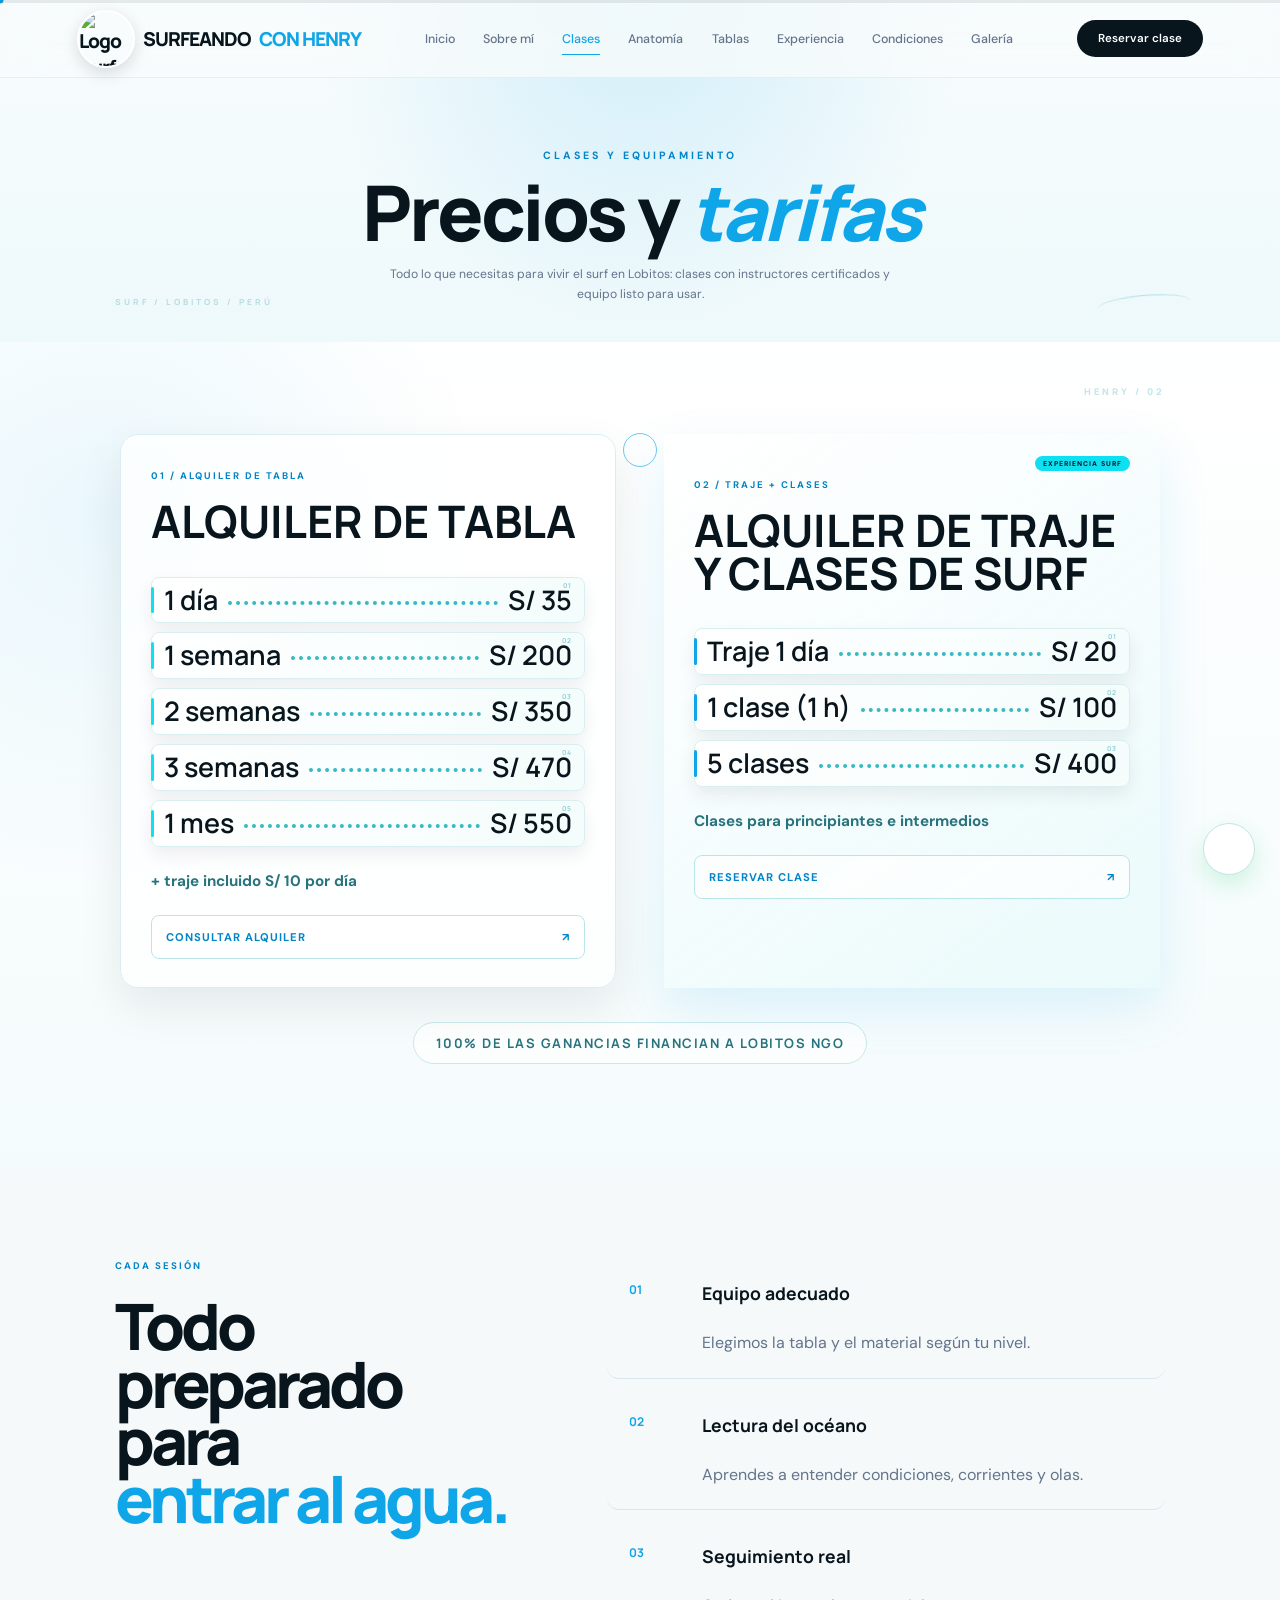
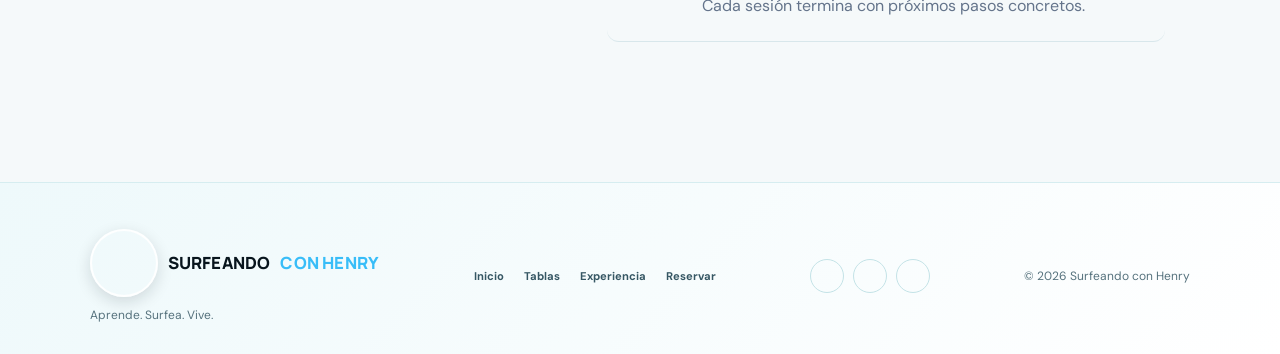
==== commit a7b6ce88: "Add files via upload" ====
--- a/clases.html
+++ b/clases.html
@@ -3,24 +3,26 @@
 <head>
     <meta charset="UTF-8">
     <meta name="viewport" content="width=device-width, initial-scale=1.0">
-    <meta name="description" content="Clases de surf OasisSurf para principiantes, progresión y performance.">
-    <title>Clases | OasisSurf</title>
+    <meta name="description" content="Clases de surf Surfeando con Henry para principiantes, progresión y performance.">
+    <title>Clases | Surfeando con Henry</title>
     <link rel="preconnect" href="https://fonts.googleapis.com">
     <link rel="preconnect" href="https://fonts.gstatic.com" crossorigin>
     <link href="https://fonts.googleapis.com/css2?family=DM+Sans:wght@400;500;600;700&family=Manrope:wght@400;500;600;700;800&display=swap" rel="stylesheet">
     <link rel="stylesheet" href="style.css">
 </head>
-<body>
+<body><div class="cursor"></div><div class="cursor-ring"></div>
 
-<div class="site-preloader"><div class="site-preloader-mark">OASIS<span>SURF</span></div><div class="site-preloader-line"><span></span></div><small>PREPARANDO LA SESIÓN</small></div>
+<div class="site-preloader"><img class="site-preloader-mark" src="assets/images/logo.png" alt="Logo Surfeando con Henry"><div class="site-preloader-line"><span></span></div><small>PREPARANDO LA SESIÓN</small></div>
 <header class="header">
-    <a href="index.html#home" class="logo">OASIS<span>SURF</span></a>
+    <a href="index.html#home" class="logo"><img src="assets/images/logo.png" alt="Logo Surfeando con Henry">SURFEANDO<span>CON HENRY</span></a>
     <nav class="navigation">
         <a href="index.html#home">Inicio</a>
         <a href="sobre-mi.html">Sobre mí</a>
         <a href="clases.html" class="active">Clases</a>
+        <a href="anatomia.html">Anatomía</a>
         <a href="tablas.html">Tablas</a>
         <a href="experiencia.html">Experiencia</a>
+        <a href="index.html#conditions">Condiciones</a>
         <a href="galeria.html">Galería</a>
     </nav>
     <a href="index.html#booking" class="header-button">Reservar clase</a>
@@ -30,48 +32,51 @@
     <a href="index.html#home">Inicio</a>
     <a href="sobre-mi.html">Sobre mí</a>
     <a href="clases.html">Clases</a>
+    <a href="anatomia.html">Anatomía</a>
     <a href="tablas.html">Tablas</a>
     <a href="experiencia.html">Experiencia</a>
+    <a href="index.html#conditions">Condiciones</a>
+    <a href="galeria.html">Galería</a>
     <a href="index.html#booking">Reservar</a>
 </div>
 <main>
-    <section class="catalog-page-hero detail-page-hero">
-        <span class="section-label">OASIS SURF / LESSONS</span>
-        <h1>Aprende a sentir <span>cada ola.</span></h1>
-        <p>Clases pensadas para que avances con seguridad, técnica y una relación más cercana con el océano.</p>
-        <a class="page-hero-button" href="index.html#booking">RESERVAR MI SESIÓN <span>→</span></a>
+    <section class="catalog-page-hero detail-page-hero pricing-hero">
+        <span class="section-label">CLASES Y EQUIPAMIENTO</span>
+        <h1>Precios y <span>tarifas</span></h1>
+        <p>Todo lo que necesitas para vivir el surf en Lobitos: clases con instructores certificados y equipo listo para usar.</p>
     </section>
     <section class="program-section">
-        <div class="catalog-heading">
-            <span class="section-label">CHOOSE YOUR SESSION</span>
-            <h2>Una clase para <span>cada momento.</span></h2>
-        </div>
-        <div class="program-grid">
-            <article class="program-card">
-                <span>01 / START</span><h3>Primeras olas</h3>
-                <p>Para comenzar desde cero y descubrir el equilibrio sobre la tabla.</p>
-                <strong>2 horas · Equipo incluido</strong>
-                <div class="program-price"><b>S/ 80</b><span>por persona</span></div>
-                <button data-booking="group" type="button">QUIERO EMPEZAR <span>↗</span></button>
+        <div class="program-grid pricing-grid">
+            <article class="program-card pricing-card">
+                <span>01 / ALQUILER DE TABLA</span>
+                <h3>Alquiler de tabla</h3>
+                <div class="price-list">
+                    <div><span>1 día</span><i></i><b>S/ 35</b></div>
+                    <div><span>1 semana</span><i></i><b>S/ 200</b></div>
+                    <div><span>2 semanas</span><i></i><b>S/ 350</b></div>
+                    <div><span>3 semanas</span><i></i><b>S/ 470</b></div>
+                    <div><span>1 mes</span><i></i><b>S/ 550</b></div>
+                </div>
+                <strong>+ traje incluido S/ 10 por día</strong>
+                <button data-booking="rental" type="button">CONSULTAR ALQUILER <span>↗</span></button>
             </article>
-            <article class="program-card program-card-featured">
-                <span>02 / PROGRESS</span><h3>Clases grupales</h3>
-                <p>Una sesión dinámica para mejorar remada, posición y lectura de olas.</p>
-                <strong>2 horas · Todos los niveles</strong>
-                <div class="program-price"><b>S/ 70</b><span>por persona</span></div>
-                <button data-booking="group" type="button">VER DISPONIBILIDAD <span>↗</span></button>
-            </article>
-            <article class="program-card">
-                <span>03 / FOCUS</span><h3>Clase privada</h3>
-                <p>Atención personalizada y objetivos claros para acelerar tu progreso.</p>
-                <strong>2 horas · Plan personalizado</strong>
-                <div class="program-price"><b>S/ 150</b><span>por sesión</span></div>
-                <button data-booking="private" type="button">RESERVAR PRIVADA <span>↗</span></button>
+            <article class="program-card program-card-featured pricing-card">
+                <em class="pricing-badge">EXPERIENCIA SURF</em>
+                <span>02 / TRAJE + CLASES</span>
+                <h3>Alquiler de traje y clases de surf</h3>
+                <div class="price-list">
+                    <div><span>Traje 1 día</span><i></i><b>S/ 20</b></div>
+                    <div><span>1 clase (1 h)</span><i></i><b>S/ 100</b></div>
+                    <div><span>5 clases</span><i></i><b>S/ 400</b></div>
+                </div>
+                <strong>Clases para principiantes e intermedios</strong>
+                <button data-booking="private" type="button">RESERVAR CLASE <span>↗</span></button>
             </article>
         </div>
+        <p class="profit-note">100% DE LAS GANANCIAS FINANCIAN A LOBITOS NGO</p>
     </section>
     <section class="included-section">
-        <div><span class="section-label">EVERY SESSION</span><h2>Todo preparado para <span>entrar al agua.</span></h2></div>
+        <div><span class="section-label">CADA SESIÓN</span><h2>Todo preparado para <span>entrar al agua.</span></h2></div>
         <div class="included-list">
             <div><b>01</b><h3>Equipo adecuado</h3><p>Elegimos la tabla y el material según tu nivel.</p></div>
             <div><b>02</b><h3>Lectura del océano</h3><p>Aprendes a entender condiciones, corrientes y olas.</p></div>
@@ -79,7 +84,7 @@
         </div>
     </section>
 </main>
-<footer><div class="footer-brand"><div class="footer-logo">OASIS<span>SURF</span></div><p>Surf. Design. Experience.</p></div><div class="footer-links"><a href="index.html#home">Inicio</a><a href="tablas.html">Tablas</a><a href="experiencia.html">Experiencia</a><a href="index.html#booking">Reservar</a></div><div class="footer-social"><a href="https://www.instagram.com/" target="_blank" rel="noopener" aria-label="Instagram"><span aria-hidden="true">◎</span></a><a href="https://www.facebook.com/" target="_blank" rel="noopener" aria-label="Facebook"><span aria-hidden="true">f</span></a><a href="https://wa.me/51999999999" target="_blank" rel="noopener" aria-label="WhatsApp"><span aria-hidden="true">☏</span></a></div><span class="footer-copy">© 2026 OasisSurf</span></footer>
+<footer><div class="footer-brand"><div class="footer-logo">SURFEANDO <span>CON HENRY</span></div><p>Surf. Diseño. Experiencia.</p></div><div class="footer-links"><a href="index.html#home">Inicio</a><a href="tablas.html">Tablas</a><a href="experiencia.html">Experiencia</a><a href="index.html#booking">Reservar</a></div><div class="footer-social"><a href="https://www.instagram.com/" target="_blank" rel="noopener" aria-label="Instagram"><span aria-hidden="true">◎</span></a><a href="https://www.facebook.com/" target="_blank" rel="noopener" aria-label="Facebook"><span aria-hidden="true">f</span></a><a href="https://wa.me/51999999999" target="_blank" rel="noopener" aria-label="WhatsApp"><span aria-hidden="true">☏</span></a></div><span class="footer-copy">© 2026 Surfeando con Henry</span></footer>
 <a class="whatsapp-button" href="https://wa.me/51999999999" target="_blank" rel="noopener" aria-label="Contactar por WhatsApp"><span aria-hidden="true">☏</span></a>
 <script src="script.js"></script>
 </body>
--- a/style.css
+++ b/style.css
@@ -16,6 +16,7 @@
 
 html {
     scroll-behavior: smooth;
+    overflow-x: hidden;
 }
 
 body {
@@ -47,6 +48,64 @@
 img {
     max-width: 100%;
     display: block;
+}
+
+/* Motion remains subtle, composited and easy to disable. */
+.motion-reveal {
+    opacity: 0;
+    transform: translate3d(0, 24px, 0);
+    transition: opacity .8s cubic-bezier(.22, .61, .36, 1), transform .8s cubic-bezier(.22, .61, .36, 1);
+    transition-delay: var(--reveal-delay, 0ms);
+}
+
+.motion-reveal.is-revealed {
+    opacity: 1;
+    transform: translate3d(0, 0, 0);
+}
+
+.hero-photo-image,
+.instructor-image,
+.gallery-item img,
+.catalog-card-image img {
+    transform: translate3d(0, var(--scroll-offset, 0px), 0) scale(1.025);
+    transition: transform 1s cubic-bezier(.22, .61, .36, 1), filter .8s ease;
+}
+
+.gallery-item:hover img,
+.catalog-card:hover .catalog-card-image img {
+    transform: translate3d(0, var(--scroll-offset, 0px), 0) scale(1.06);
+    filter: saturate(1.08);
+}
+
+a:focus-visible,
+button:focus-visible,
+input:focus-visible,
+textarea:focus-visible,
+select:focus-visible {
+    outline: 2px solid #0ea5e9;
+    outline-offset: 4px;
+}
+
+img.image-missing {
+    display: none;
+}
+
+.image-fallback {
+    background:
+        linear-gradient(145deg, rgba(217,245,250,.95), rgba(120,203,217,.85)),
+        radial-gradient(circle at 70% 30%, rgba(255,255,255,.55), transparent 30%);
+}
+
+.image-fallback::after {
+    content: "SURFEANDO CON HENRY";
+    position: absolute;
+    inset: 0;
+    display: grid;
+    place-items: center;
+    color: rgba(8,21,29,.22);
+    font: 800 1rem "Manrope", sans-serif;
+    letter-spacing: 4px;
+    pointer-events: none;
 }
 
 .scroll-progress {
@@ -157,8 +216,8 @@
     display: grid;
     place-items: center;
 
-    background: #06131a;
-    color: white;
+    background: #f8fcfd;
+    color: #08151d;
 }
 
 .preloader-content {
@@ -218,6 +277,12 @@
 }
 
 .site-preloader-mark {
+    width: min(260px, 62vw);
+    height: min(260px, 62vw);
+    object-fit: cover;
+    border-radius: 50%;
+    border: 4px solid rgba(255,255,255,.9);
+    box-shadow: 0 14px 35px rgba(0,0,0,.2);
     font: 800 2.3rem "Manrope", sans-serif;
     letter-spacing: -2px;
     animation: preloaderMark 1s ease both;
@@ -231,7 +296,7 @@
     width: 190px;
     height: 2px;
     overflow: hidden;
-    background: rgba(255,255,255,.12);
+    background: rgba(8,21,29,.12);
 }
 
 .site-preloader-line span {
@@ -305,6 +370,10 @@
 .logo {
     text-decoration: none;
 
+    display: flex;
+    align-items: center;
+    gap: 8px;
+
     font-family: "Manrope", sans-serif;
 
     font-weight: 800;
@@ -312,6 +381,17 @@
     font-size: 1.2rem;
 
     letter-spacing: -1px;
+}
+
+.logo img {
+    width: 58px;
+    height: 58px;
+    aspect-ratio: 1;
+    flex: 0 0 auto;
+    object-fit: cover;
+    border-radius: 50%;
+    border: 2px solid rgba(255,255,255,.95);
+    box-shadow: 0 5px 16px rgba(8,21,29,.14);
 }
 
 .logo span {
@@ -380,6 +460,29 @@
 }
 
 .header-button:hover {
+    .language-toggle {
+        display: flex;
+        align-items: center;
+        gap: 5px;
+        margin-left: auto;
+        padding: 5px 8px;
+        border: 1px solid #d3e8eb;
+        border-radius: 999px;
+        background: rgba(255,255,255,.72);
+        color: #8aa5ad;
+        font-size: .62rem;
+        font-weight: 800;
+    }
+    .language-toggle button {
+        padding: 1px 2px;
+        border: 0;
+        background: transparent;
+        color: inherit;
+        font-size: inherit;
+        font-weight: inherit;
+    }
+    .language-toggle button.is-active { color: #0284c7; }
+    .language-toggle button:hover { color: #0ea5e9; }
     background: #0ea5e9;
     transform: translateY(-2px);
 }
@@ -527,16 +630,11 @@
 
     font-family: "Manrope", sans-serif;
 
-    font-size:
-        clamp(
-            4rem,
-            8vw,
-            8.5rem
-        );
-
-    line-height: .82;
-
-    letter-spacing: -7px;
+    font-size: clamp(3rem, 5.6vw, 6rem);
+
+    line-height: .9;
+
+    letter-spacing: -4px;
 
     font-weight: 800;
 }
@@ -546,7 +644,7 @@
 
     color: #0ea5e9;
 
-    margin-left: 70px;
+    margin-left: 46px;
 }
 
 .hero p {
@@ -863,21 +961,24 @@
 ===================================================== */
 
 .intro-section {
-    min-height: 75vh;
-
-    padding: 140px 12%;
-
-    display: grid;
-
-    grid-template-columns: 150px 1fr;
-
+    position: relative;
+    min-height: 260vh;
+
+    padding: 0 9%;
+
+    background: #08151d;
+
+    color: white;
+}
+
+.intro-sticky {
+    position: sticky;
+    top: 0;
+    min-height: 100vh;
+    display: grid;
+    grid-template-columns: 120px minmax(280px, .9fr) minmax(340px, 1.1fr);
     align-items: center;
-
-    gap: 80px;
-
-    background: #08151d;
-
-    color: white;
+    gap: 55px;
 }
 
 .intro-number {
@@ -930,6 +1031,86 @@
     line-height: 1.9;
 }
 
+.intro-content {
+    max-width: 600px;
+}
+
+.intro-steps {
+    position: relative;
+    display: grid;
+    gap: 22px;
+    padding-left: 34px;
+}
+
+.intro-steps::before {
+    content: "";
+    position: absolute;
+    top: 14px;
+    bottom: 14px;
+    left: 5px;
+    width: 1px;
+    background: rgba(255,255,255,.15);
+}
+
+.intro-step {
+    position: relative;
+    display: grid;
+    grid-template-columns: 38px 1fr;
+    gap: 18px;
+    padding: 24px 24px 24px 0;
+    opacity: .35;
+    transition: opacity .5s ease, transform .5s ease;
+}
+
+.intro-step::before {
+    content: "";
+    position: absolute;
+    top: 33px;
+    left: -34px;
+    width: 11px;
+    height: 11px;
+    border: 2px solid #38bdf8;
+    border-radius: 50%;
+    background: #08151d;
+    transition: background .4s ease, box-shadow .4s ease;
+}
+
+.intro-step.active,
+.intro-step.is-visible {
+    opacity: 1;
+    transform: translateX(10px);
+}
+
+.intro-step.active::before,
+.intro-step.is-visible::before {
+    background: #38bdf8;
+    box-shadow: 0 0 0 7px rgba(56,189,248,.12);
+}
+
+.intro-step > span {
+    color: #38bdf8;
+    font: 800 1rem "Manrope", sans-serif;
+}
+
+.intro-step small {
+    color: #64748b;
+    font-size: .58rem;
+    font-weight: 700;
+    letter-spacing: 2px;
+}
+
+.intro-step h3 {
+    margin-top: 10px;
+    font: 700 1.65rem "Manrope", sans-serif;
+}
+
+.intro-step p {
+    max-width: 390px;
+    margin-top: 10px;
+    color: #94a3b8;
+    line-height: 1.7;
+}
+
 
 /* =====================================================
    INSTRUCTOR SECTION
@@ -973,12 +1154,70 @@
 }
 
 .instructor-image {
+    position: absolute;
+    inset: 0;
     width: 100%;
     height: 100%;
-
     min-height: 650px;
-
     object-fit: cover;
+    opacity: 0;
+    transition: opacity 1.4s ease;
+}
+
+.instructor-image:not(.is-active) {
+    opacity: 0;
+}
+
+.instructor-carousel {
+    position: absolute;
+    inset: 0;
+}
+
+.instructor-image.is-active {
+    opacity: .95;
+}
+
+.instructor-carousel-controls {
+    position: absolute;
+    right: 24px;
+    bottom: 24px;
+    left: 24px;
+    z-index: 3;
+    display: flex;
+    align-items: center;
+    justify-content: space-between;
+}
+
+.instructor-carousel-button {
+    display: grid;
+    width: 42px;
+    height: 42px;
+    place-items: center;
+    border: 1px solid rgba(255,255,255,.5);
+    border-radius: 50%;
+    background: rgba(8,21,29,.72);
+    color: white;
+    font-size: 1.1rem;
+    backdrop-filter: blur(10px);
+}
+
+.instructor-carousel-dots {
+    display: flex;
+    gap: 8px;
+}
+
+.instructor-carousel-dots button {
+    width: 8px;
+    height: 8px;
+    padding: 0;
+    border: 0;
+    border-radius: 50%;
+    background: rgba(255,255,255,.55);
+}
+
+.instructor-carousel-dots button.is-active {
+    background: #38bdf8;
+    box-shadow: 0 0 0 4px rgba(56,189,248,.2);
 }
 
 .instructor-placeholder {
@@ -1001,7 +1240,7 @@
     position: absolute;
 
     right: 25px;
-    bottom: 25px;
+    bottom: 82px;
 
     padding: 20px;
 
@@ -1065,6 +1304,10 @@
     line-height: 1.9;
 }
 
+.instructor-copy > p + p {
+    margin-top: 16px;
+}
+
 .instructor-list {
     display: grid;
 
@@ -1116,19 +1359,44 @@
     line-height: 1.5;
 }
 
+.instructor-link {
+    display: inline-flex;
+    align-items: center;
+    gap: 18px;
+    margin-top: 32px;
+    color: #0284c7;
+    font-size: .68rem;
+    font-weight: 700;
+    letter-spacing: 1.5px;
+    text-decoration: none;
+}
+
+.instructor-link span {
+    font-size: 1.2rem;
+    transition: transform .25s ease;
+}
+
+.instructor-link:hover span {
+    transform: translateX(6px);
+}
+
 
 /* =====================================================
    CLASSES
 ===================================================== */
 
 .classes-section {
-    padding: 150px 9%;
+    padding: 104px 8% 120px;
 
     background: #f5f9fa;
 }
 
 .classes-heading {
-    max-width: 700px;
+    max-width: 1120px;
+    display: grid;
+    grid-template-columns: minmax(0, 1.05fr) minmax(260px, .8fr);
+    gap: 70px;
+    align-items: end;
 }
 
 .classes-heading h2 {
@@ -1139,8 +1407,8 @@
     font-size:
         clamp(
             3rem,
-            6vw,
-            6rem
+            5vw,
+            5.4rem
         );
 
     line-height: .9;
@@ -1153,7 +1421,7 @@
 }
 
 .classes-heading p {
-    margin-top: 25px;
+    margin: 0 0 8px;
 
     max-width: 550px;
 
@@ -1168,17 +1436,17 @@
     grid-template-columns:
         repeat(3,1fr);
 
-    gap: 20px;
-
-    margin-top: 70px;
+    gap: 24px;
+
+    margin-top: 58px;
 }
 
 .class-card {
     position: relative;
 
-    min-height: 430px;
-
-    padding: 32px;
+    min-height: 520px;
+
+    padding: 24px;
 
     display: flex;
 
@@ -1211,8 +1479,10 @@
     background:
         linear-gradient(
             to top,
-            rgba(2,15,23,.8),
-            transparent 65%
+            rgba(2,15,23,.9) 0%,
+            rgba(2,15,23,.45) 36%,
+            rgba(2,15,23,.08) 76%,
+            transparent 100%
         );
 }
 
@@ -1247,9 +1517,47 @@
     width: 100%;
     height: 100%;
 
+    transition: transform .8s ease;
+}
+
+.surfboard-photo {
+    --board-scale: 1;
+    --board-x: 0px;
+    --board-y: 0px;
+    --board-rotate-x: 0deg;
+    --board-rotate-y: 0deg;
+    position: relative;
+    z-index: 2;
+    width: min(360px, 34vw);
+    height: min(780px, 88vh);
+    object-fit: contain;
+    object-position: center;
+    border-radius: 0;
+    clip-path: none;
+    filter: drop-shadow(20px 30px 35px rgba(15,23,42,.24));
+    animation: boardPhotoEntrance 1.2s cubic-bezier(.2,.8,.2,1) both;
+    transform: translate3d(var(--board-x), var(--board-y), 0) rotateX(var(--board-rotate-x)) rotateY(var(--board-rotate-y)) scale(var(--board-scale));
+    transform-style: preserve-3d;
+    transition: filter .5s ease, transform .65s cubic-bezier(.2,.8,.2,1);
+}
+
+.interactive-board:hover .surfboard-photo {
+    filter: drop-shadow(25px 35px 42px rgba(15,23,42,.32)) brightness(1.04);
+}
+
+@keyframes boardPhotoEntrance {
+    from { opacity: 0; transform: translateY(35px) scale(.9); }
+    to { opacity: 1; transform: translateY(0) scale(1); }
+}
+
+.interactive-board > svg.main-surfboard {
+    display: none;
+}
+
+.class-image img {
+    width: 100%;
+    height: 100%;
     object-fit: cover;
-
-    transition: transform .8s ease;
 }
 
 .class-card:hover .class-image {
@@ -1261,13 +1569,48 @@
 
     z-index: 2;
 
+    max-width: 360px;
+    width: 100%;
+    margin: 0;
+    padding: 24px 26px 26px;
+    border: 1px solid rgba(255,255,255,.2);
+    border-radius: 18px;
+    background: rgba(2,15,23,.8);
     color: white;
+    box-shadow: 0 12px 30px rgba(2,15,23,.2);
+    text-shadow: none;
+    backdrop-filter: blur(8px);
+}
+
+.class-content ul {
+    display: grid;
+    gap: 5px;
+    margin-top: 16px;
+    padding-left: 18px;
+    color: #f8fafc;
+    font-size: .86rem;
+    font-weight: 500;
+    line-height: 1.45;
+}
+
+.class-content a {
+    display: inline-flex;
+    margin-top: 20px;
+    color: white;
+    font-size: .68rem;
+    font-weight: 700;
+    letter-spacing: 1.5px;
+    text-decoration: none;
+}
+
+.class-content a:hover {
+    color: #67e8f9;
 }
 
 .class-content span {
-    color: #67e8f9;
-
-    font-size: .6rem;
+    color: #a5f3fc;
+
+    font-size: .68rem;
 
     letter-spacing: 3px;
 
@@ -1279,15 +1622,17 @@
 
     font-family: "Manrope";
 
-    font-size: 2rem;
+    font-size: 2.2rem;
+    text-shadow: 0 3px 16px rgba(2,15,23,.65);
 }
 
 .class-content p {
     margin-top: 10px;
 
-    color: #cbd5e1;
-
-    font-size: .8rem;
+    color: #f1f5f9;
+
+    font-size: .95rem;
+    font-weight: 500;
 
     line-height: 1.6;
 }
@@ -1314,7 +1659,7 @@
 .anatomy-section {
     position: relative;
 
-    height: 210vh;
+    height: 110vh;
 
     background: #f7fafb;
 }
@@ -1391,6 +1736,7 @@
     justify-content: center;
 
     align-items: center;
+    isolation: isolate;
 }
 
 .board-aura {
@@ -1405,6 +1751,34 @@
         rgba(56,189,248,.12);
 
     filter: blur(50px);
+    animation: boardAuraFloat 6s ease-in-out infinite;
+}
+
+@keyframes boardAuraFloat {
+    0%, 100% { transform: translateY(10px) scale(.96); opacity: .65; }
+    50% { transform: translateY(-18px) scale(1.05); opacity: 1; }
+}
+
+.interactive-board::after {
+    content: "";
+    position: absolute;
+    top: 4%;
+    bottom: 4%;
+    left: 50%;
+    z-index: 4;
+    width: 90px;
+    border-radius: 50%;
+    background: linear-gradient(90deg, transparent, rgba(255,255,255,.48), transparent);
+    mix-blend-mode: screen;
+    pointer-events: none;
+    transform: translateX(-360px) rotate(18deg);
+    animation: boardShine 5.5s ease-in-out infinite;
+}
+
+@keyframes boardShine {
+    0%, 35% { opacity: 0; transform: translateX(-360px) rotate(18deg); }
+    48% { opacity: .8; }
+    65%, 100% { opacity: 0; transform: translateX(360px) rotate(18deg); }
 }
 
 .main-surfboard {
@@ -1506,10 +1880,17 @@
     background: #facc15;
     border-color: #08151d;
     box-shadow: 0 0 0 8px rgba(250,204,21,.18);
+    transform: translate(-50%,-50%) scale(1.25);
 }
 
 .hotspot.active span {
     border-color: rgba(250,204,21,.8);
+    animation: hotspotFocusRing 1.2s ease-out infinite;
+}
+
+@keyframes hotspotFocusRing {
+    0% { transform: scale(.8); opacity: 1; }
+    100% { transform: scale(1.8); opacity: 0; }
 }
 
 @keyframes hotspotPulse {
@@ -1560,7 +1941,10 @@
     display: flex;
 
     flex-direction: column;
-}
+    transition: box-shadow .35s ease, transform .35s ease;
+}
+
+.info-card:has(.hotspot-active) { box-shadow: 0 34px 86px rgba(15,23,42,.2); }
 
 .info-card-top {
     display: flex;
@@ -1688,6 +2072,68 @@
     transition:
         width .6s
         cubic-bezier(.2,.8,.2,1);
+}
+
+.info-tip {
+    margin-top: 22px;
+    padding: 14px 16px;
+    border: 1px solid rgba(56,189,248,.18);
+    border-radius: 14px;
+    background: rgba(56,189,248,.07);
+}
+
+.info-tip span {
+    color: #38bdf8;
+    font-size: .55rem;
+    font-weight: 800;
+    letter-spacing: 2px;
+}
+
+.info-tip p {
+    margin-top: 8px;
+    color: #cbd5e1;
+    font-size: .76rem;
+    line-height: 1.6;
+}
+
+.stance-section {
+    display: grid;
+    grid-template-columns: .72fr 1.28fr;
+    gap: clamp(42px, 7vw, 100px);
+    padding: 125px 9%;
+    background: linear-gradient(145deg, #f4fbfc 0%, #e5f6f8 100%);
+}
+.stance-heading h2 { margin-top: 22px; font: 800 clamp(2.4rem, 4.5vw, 4.5rem)/.92 "Manrope", sans-serif; letter-spacing: -3px; }
+.stance-heading h2 span { color: #0ea5e9; font-style: italic; }
+.stance-heading p { max-width: 290px; margin-top: 22px; color: #64748b; line-height: 1.7; }
+.stance-explorer { display: grid; grid-template-columns: minmax(220px, .9fr) minmax(240px, 1.1fr); gap: 28px; align-items: center; }
+.stance-stage { position: relative; min-height: 420px; overflow: hidden; border-radius: 20px; background: #bde8ec; box-shadow: 0 18px 42px rgba(8,21,29,.1); cursor: grab; touch-action: pan-y; }
+.stance-stage.is-dragging { cursor: grabbing; }
+.stance-stage::after { content: ""; position: absolute; inset: 0; background: linear-gradient(180deg, rgba(8,21,29,.02), rgba(8,21,29,.42)); pointer-events: none; }
+.stance-stage img { width: 100%; height: 100%; min-height: 420px; object-fit: cover; object-position: center; transform: translateX(var(--stance-shift, 0)) scale(1.04); transition: opacity .18s ease, transform .35s ease; }
+.stance-stage img.is-changing { opacity: .25; transform: translateX(var(--stance-shift, 0)) scale(1.1); }
+.stance-waterline { position: absolute; z-index: 1; right: 14%; bottom: 27%; width: 42%; border-top: 1px solid rgba(255,255,255,.7); transform: rotate(-4deg); }
+.stance-stage-label { position: absolute; z-index: 2; left: 20px; bottom: 17px; color: white; font-size: .55rem; font-weight: 800; letter-spacing: 2px; }
+.stance-controls { padding: 18px 0; }
+.stance-tabs { display: flex; flex-wrap: wrap; gap: 7px; margin-bottom: 42px; }
+.stance-tab { padding: 9px 13px; border: 1px solid #c4e5e9; border-radius: 999px; background: rgba(255,255,255,.55); color: #28737d; font-size: .6rem; font-weight: 800; transition: background .25s ease, color .25s ease, transform .25s ease, border-color .25s ease; }
+.stance-tab:hover, .stance-tab.is-active { border-color: #0ea5e9; background: #0ea5e9; color: white; transform: translateY(-2px); }
+.stance-step { color: #0ea5e9; font-size: .58rem; font-weight: 800; letter-spacing: 2px; }
+.stance-controls h3 { margin-top: 16px; color: #08151d; font: 800 clamp(1.5rem, 2.5vw, 2.2rem)/1 "Manrope", sans-serif; }
+.stance-controls > p { max-width: 390px; margin-top: 14px; color: #64748b; line-height: 1.7; }
+.stance-meter { height: 4px; max-width: 390px; margin-top: 34px; overflow: hidden; border-radius: 4px; background: rgba(14,165,233,.16); }
+.stance-meter span { display: block; width: 88%; height: 100%; border-radius: inherit; background: #0ea5e9; transition: width .45s ease; }
+.stance-controls small { display: block; margin-top: 13px; color: #8aa5ad; font-size: .58rem; }
+
+@media(max-width:850px) {
+    .stance-section { grid-template-columns: 1fr; padding: 90px 7%; }
+    .stance-heading p { max-width: 520px; }
+}
+@media(max-width:500px) {
+    .stance-explorer { grid-template-columns: 1fr; }
+    .stance-stage { min-height: 320px; }
+    .stance-stage img { min-height: 320px; }
+    .stance-tabs { margin-bottom: 25px; }
 }
 
 
@@ -1777,6 +2223,7 @@
 }
 
 .view-board {
+    position: relative;
     height: 600px;
 
     display: flex;
@@ -1785,7 +2232,7 @@
 
     align-items: center;
 
-    perspective: 1000px;
+    perspective: 1200px;
 }
 
 .view-board .surfboard {
@@ -1793,6 +2240,171 @@
     height: 550px;
 
     transition: transform .8s;
+}
+
+.view-surfboard-photo {
+    object-fit: contain;
+    filter: drop-shadow(18px 24px 28px rgba(15,23,42,.2));
+    transform: perspective(1000px) rotateX(0deg) rotateY(0deg) rotateZ(0deg) translate3d(0, 0, 0) scale(1);
+    transition: transform .9s cubic-bezier(.2,.8,.2,1), filter .4s;
+    transform-origin: center center;
+    cursor: grab;
+    user-select: none;
+    touch-action: none;
+}
+
+.view-board-model {
+    position: relative;
+    display: block;
+    width: 250px;
+    height: 550px;
+    flex: 0 0 250px;
+    overflow: visible;
+    transform-style: preserve-3d;
+    perspective: 1200px;
+    transform-origin: 50% 50%;
+}
+
+.view-board-model::before {
+    display: none;
+}
+
+.view-board-model::after {
+    display: none;
+}
+
+.view-board-model {
+    background: transparent;
+}
+
+.view-board-face {
+    position: absolute;
+    inset: 0;
+    width: 100%;
+    height: 100%;
+    object-fit: contain;
+    backface-visibility: hidden;
+    -webkit-backface-visibility: hidden;
+    user-select: none;
+    pointer-events: none;
+    z-index: 1;
+    display: block;
+    opacity: 1;
+    transform-style: preserve-3d;
+}
+
+.view-board-front {
+    transform: translateZ(9px);
+}
+
+.view-board-back {
+    transform: rotateY(180deg) translateZ(9px);
+    filter: brightness(.96) saturate(.9);
+}
+
+.view-surfboard-photo.is-dragging {
+    cursor: grabbing;
+    transition: filter .4s;
+    filter: drop-shadow(26px 34px 38px rgba(15,23,42,.34)) brightness(1.04);
+}
+
+.view-surfboard-photo.view-deck {
+    transform: perspective(1000px) rotateX(5deg) rotateY(-8deg) rotateZ(-2deg) translate3d(-8px, -4px, 0) scale(1.04);
+}
+
+.view-surfboard-photo.view-bottom {
+    transform: perspective(1000px) rotateX(8deg) rotateY(178deg) rotateZ(2deg) translate3d(8px, 3px, 0) scale(1.04);
+}
+
+.view-surfboard-photo.view-rocker {
+    transform: perspective(1000px) rotateX(62deg) rotateY(-12deg) rotateZ(-5deg) translate3d(18px, 32px, 0) scale(.92);
+}
+
+.view-fins {
+    position: absolute;
+    left: 50%;
+    bottom: 12%;
+    z-index: 2;
+    width: 144px;
+    height: 112px;
+    display: block;
+    opacity: 0;
+    visibility: hidden;
+    transform: translate(-50%, 18px);
+    transform-style: preserve-3d;
+    transition: opacity .45s ease, transform .7s cubic-bezier(.2,.8,.2,1), visibility .45s ease;
+}
+
+.view-board-model.view-bottom .view-fins,
+.view-board-model.show-fins .view-fins {
+    opacity: 1;
+    visibility: visible;
+    transform: translate(-50%, 0);
+}
+
+.view-board-model:not(.view-bottom) .view-fins {
+    opacity: .0;
+    visibility: hidden;
+    pointer-events: none;
+}
+
+.view-fins img {
+    position: absolute;
+    display: block;
+    width: 52px;
+    height: 70px;
+    object-fit: contain;
+    filter: brightness(0) saturate(100%) invert(24%) sepia(18%) saturate(1074%) hue-rotate(154deg) brightness(88%) contrast(91%) drop-shadow(0 5px 7px rgba(8,21,29,.25));
+    transform-origin: 50% 100%;
+}
+
+.view-fins .fin-left {
+    --fin-angle: -25deg;
+    left: 8px;
+    top: 24px;
+    transform: rotate(-25deg) translateY(16px);
+}
+
+.view-fins .fin-center {
+    --fin-angle: 0deg;
+    left: 43px;
+    top: 13px;
+    width: 58px;
+    height: 82px;
+    transform: translateY(18px);
+}
+
+.view-fins .fin-right {
+    --fin-angle: 25deg;
+    right: 8px;
+    top: 24px;
+    transform: rotate(25deg) translateY(16px);
+}
+
+.view-board-model.view-bottom .view-fins .fin-left,
+.view-board-model.view-bottom .view-fins .fin-center,
+.view-board-model.view-bottom .view-fins .fin-right {
+    animation: finRise .65s cubic-bezier(.2,.8,.2,1) forwards;
+}
+
+.view-board-model.view-bottom .view-fins .fin-center {
+    animation-delay: .08s;
+}
+
+.view-board-model.view-bottom .view-fins .fin-right {
+    animation-delay: .16s;
+}
+
+@keyframes finRise {
+    to { transform: rotate(var(--fin-angle)) translateY(0); }
+}
+
+.view-board:hover .view-surfboard-photo {
+    filter: drop-shadow(22px 30px 34px rgba(15,23,42,.3));
+}
+
+.view-board > svg#viewBoardSvg {
+    display: none;
 }
 
 .view-board-shape {
@@ -2041,6 +2653,7 @@
 }
 
 .performance-grid {
+    position: relative;
     display: grid;
 
     grid-template-columns:
@@ -2052,6 +2665,8 @@
 }
 
 .performance-card {
+    position: relative;
+    z-index: 1;
     min-height: 400px;
 
     padding: 35px;
@@ -2066,7 +2681,22 @@
 
     flex-direction: column;
 
-    transition: .5s;
+    animation: performanceCardReveal .7s ease both;
+
+    transition: transform .45s cubic-bezier(.2,.8,.2,1), box-shadow .45s ease, border-color .45s ease, opacity .45s ease;
+}
+
+.performance-card:nth-child(2) {
+    animation-delay: .1s;
+}
+
+.performance-card:nth-child(3) {
+    animation-delay: .2s;
+}
+
+@keyframes performanceCardReveal {
+    from { opacity: .2; transform: translateY(18px); }
+    to { opacity: 1; transform: translateY(0); }
 }
 
 .performance-card,
@@ -2076,10 +2706,19 @@
 }
 
 .performance-card:hover {
-    transform: translateY(-12px);
+    z-index: 2;
+    transform: translateY(-12px) scale(1.045);
+    box-shadow: 0 28px 70px rgba(0,0,0,.3), 0 0 0 1px rgba(56,189,248,.16);
 
     border-color:
         rgba(56,189,248,.5);
+}
+
+@media (hover: hover) and (pointer: fine) {
+    .performance-grid:has(.performance-card:hover) .performance-card:not(:hover) {
+        opacity: .58;
+        transform: scale(.98);
+    }
 }
 
 .performance-card.featured {
@@ -2155,6 +2794,170 @@
     color: #0ea5e9;
 }
 
+.google-review-summary {
+    display: flex;
+    align-items: center;
+    gap: 14px;
+    max-width: 850px;
+    margin-top: 38px;
+    padding: 16px 20px;
+    border: 1px solid #e1e9ed;
+    border-radius: 16px;
+    background: #fbfdfe;
+}
+
+.google-review-summary {
+    max-width: 560px;
+}
+
+.google-mark {
+    display: grid;
+    width: 42px;
+    height: 42px;
+    place-items: center;
+    border-radius: 50%;
+    background: conic-gradient(from -45deg, #4285f4 0 25%, #34a853 25% 50%, #fbbc05 50% 75%, #ea4335 75% 100%);
+    color: white;
+    font: 800 1.3rem "Manrope", sans-serif;
+}
+
+.google-review-summary strong,
+.google-review-summary div > span {
+    display: block;
+}
+
+.google-review-summary strong {
+    color: #08151d;
+    font: 700 .82rem "Manrope", sans-serif;
+}
+
+.google-review-summary div > span {
+    margin-top: 4px;
+    color: #64748b;
+    font-size: .7rem;
+}
+
+.google-review-summary b {
+    color: #fbbc05;
+    letter-spacing: 1px;
+}
+
+.google-verified {
+    margin-left: auto;
+    color: #16a34a;
+    font-size: .58rem;
+    font-weight: 700;
+    letter-spacing: 1px;
+}
+
+.google-review-link {
+    display: inline-flex;
+    align-items: center;
+    gap: 8px;
+    margin-left: auto;
+    color: #4285f4;
+    font-size: .6rem;
+    font-weight: 700;
+    letter-spacing: 1px;
+    text-decoration: none;
+}
+
+.google-review-link span {
+    font-size: 1rem;
+    transition: transform .25s ease;
+}
+
+.google-review-link:hover span {
+    transform: translate(3px, -3px);
+}
+
+.reviews-marquee {
+    width: 100vw;
+    margin: 64px 0 0 calc(50% - 50vw);
+    overflow: hidden;
+    mask-image: linear-gradient(90deg, transparent, black 7%, black 93%, transparent);
+    -webkit-mask-image: linear-gradient(90deg, transparent, black 7%, black 93%, transparent);
+}
+
+.reviews-track {
+    display: flex;
+    width: max-content;
+    gap: 20px;
+    padding: 10px 0 28px;
+    animation: reviewsMarquee 34s linear infinite;
+}
+
+.reviews-marquee:hover .reviews-track {
+    animation-play-state: paused;
+}
+
+.review-card {
+    width: 340px;
+    min-height: 286px;
+    padding: 25px;
+    flex: 0 0 340px;
+    border: 1px solid #e1e9ed;
+    border-radius: 18px;
+    background: white;
+    box-shadow: 0 16px 40px rgba(15,23,42,.07);
+}
+
+.review-card-top {
+    display: flex;
+    align-items: center;
+    justify-content: space-between;
+}
+
+.google-mini {
+    display: grid;
+    width: 28px;
+    height: 28px;
+    place-items: center;
+    border-radius: 50%;
+    background: conic-gradient(from -45deg, #4285f4 0 25%, #34a853 25% 50%, #fbbc05 50% 75%, #ea4335 75% 100%);
+    color: white;
+    font: 800 .85rem "Manrope", sans-serif;
+}
+
+.review-date {
+    color: #94a3b8;
+    font-size: .65rem;
+}
+
+.review-card .testimonial-stars {
+    margin-top: 20px;
+    font-size: .95rem;
+}
+
+.review-card blockquote {
+    min-height: 92px;
+    margin: 14px 0 0;
+    color: #334155;
+    font-size: .92rem;
+    line-height: 1.65;
+}
+
+.review-card .testimonial-author {
+    margin-top: 18px;
+    padding-top: 15px;
+}
+
+@keyframes reviewsMarquee {
+    to { transform: translateX(calc(-50% - 10px)); }
+}
+
+@media (max-width: 600px) {
+    .reviews-marquee {
+        mask-image: none;
+        -webkit-mask-image: none;
+    }
+
+    .review-card {
+        width: 290px;
+        flex-basis: 290px;
+    }
+}
+
 .testimonials-grid {
     display: grid;
 
@@ -2557,7 +3360,8 @@
 ===================================================== */
 
 footer {
-    padding: 35px 7%;
+    position: relative;
+    padding: 46px 7% 30px;
 
     display: flex;
 
@@ -2565,15 +3369,45 @@
 
     align-items: center;
 
-    background: #020617;
-
-    color: white;
+    gap: 35px;
+    background: linear-gradient(135deg, #eef9fb, #ffffff);
+
+    color: #08151d;
+    border-top: 1px solid #d6edf0;
 }
 
 .footer-logo {
+    display: flex;
+    align-items: center;
+    gap: 10px;
+
     font-family: "Manrope";
 
     font-weight: 800;
+    font-size: 1.05rem;
+    letter-spacing: .2px;
+}
+
+.footer-logo img {
+    width: 64px;
+    height: 64px;
+    aspect-ratio: 1;
+    flex: 0 0 auto;
+    object-fit: cover;
+    border-radius: 50%;
+    border: 2px solid rgba(255,255,255,.95);
+    box-shadow: 0 5px 16px rgba(8,21,29,.14);
+}
+
+.footer-logo:not(:has(img))::before {
+    content: "";
+    width: 64px;
+    height: 64px;
+    flex: 0 0 64px;
+    border-radius: 50%;
+    background: url("assets/images/logo.png") center / cover no-repeat;
+    border: 2px solid rgba(255,255,255,.95);
+    box-shadow: 0 5px 16px rgba(8,21,29,.14);
 }
 
 .footer-logo span {
@@ -2582,10 +3416,17 @@
 
 footer p,
 footer > span {
-    color: #64748b;
+    color: #56727d;
 
     font-size: .75rem;
 }
+
+.footer-brand p { display: none; }
+.footer-brand::after { content: "Aprende. Surfea. Vive."; display: block; margin-top: 9px; max-width: 210px; color: #56727d; font-size: .75rem; line-height: 1.5; }
+.english-active .footer-brand::after { content: "Learn. Surf. Live."; }
+.footer-links { display: flex; flex-wrap: wrap; justify-content: center; gap: 10px 20px; }
+.footer-links a { color: #365764; font-size: .7rem; font-weight: 700; text-decoration: none; transition: color .25s ease, transform .25s ease; }
+.footer-links a:hover { color: #0284c7; transform: translateY(-2px); }
 
 .footer-social {
     display: flex;
@@ -2598,13 +3439,29 @@
     place-items: center;
     width: 34px;
     height: 34px;
-    border: 1px solid rgba(255,255,255,.16);
+    border: 1px solid #c4e3e7;
     border-radius: 50%;
-    color: #cbd5e1;
+    color: #28737d;
     text-decoration: none;
     font: 700 1rem "Manrope", sans-serif;
+    font-size: 0;
     transition: transform .3s ease, color .3s ease, border-color .3s ease, background .3s ease;
 }
+
+.footer-social a::before {
+    content: "";
+    display: block;
+    width: 23px;
+    height: 23px;
+    overflow: hidden;
+    border-radius: 50%;
+    background: center / cover no-repeat;
+}
+
+.footer-social a span { display: none; }
+.footer-social a:nth-child(1)::before { background-image: url("assets/images/instagram.jpg"); }
+.footer-social a:nth-child(2)::before { background-image: url("assets/images/facebook.jpg"); }
+.footer-social a:nth-child(3)::before { background-image: url("assets/images/whatsApp.jpg"); }
 
 .footer-social a:hover {
     transform: translateY(-4px) rotate(-5deg);
@@ -2613,6 +3470,50 @@
     color: #08151d;
 }
 
+@media(max-width:850px) {
+    footer { align-items: flex-start; flex-wrap: wrap; }
+    .footer-links { justify-content: flex-start; max-width: 420px; }
+    .footer-copy { width: 100%; }
+    .language-toggle { margin-left: 0; margin-right: 45px; }
+}
+
+/* Shared page sizing */
+main { min-width: 0; }
+.header { height: 78px; padding-inline: clamp(3%, 6vw, 7%); }
+.navigation { gap: clamp(14px, 2.2vw, 32px); }
+.navigation a { white-space: nowrap; }
+
+@media(max-width:1050px) and (min-width:851px) {
+    .header { padding-inline: 3%; }
+    .logo { gap: 6px; font-size: .9rem; letter-spacing: -.5px; }
+    .logo img { width: 50px; height: 50px; }
+    .navigation { gap: 12px; }
+    .navigation a { font-size: .66rem; }
+    .header-button { padding: 9px 13px; font-size: .62rem; }
+}
+
+@media(max-width:500px) {
+    footer { display: grid; gap: 24px; padding: 38px 7% 25px; }
+    .footer-links { display: grid; grid-template-columns: repeat(2, 1fr); gap: 13px; }
+    .footer-social { order: 3; }
+}
+
+@media(prefers-reduced-motion: reduce) {
+    *,
+    *::before,
+    *::after {
+        scroll-behavior: auto !important;
+        animation-duration: .01ms !important;
+        animation-iteration-count: 1 !important;
+        transition-duration: .01ms !important;
+    }
+
+    .motion-reveal {
+        opacity: 1;
+        transform: none;
+    }
+}
+
 
 /* =====================================================
    WHATSAPP FLOAT
@@ -2626,15 +3527,17 @@
 
     z-index: 4000;
 
-    width: 58px;
-    height: 58px;
+    width: 52px;
+    height: 52px;
 
     display: grid;
     place-items: center;
+    grid-template-columns: 1fr;
 
     border-radius: 50%;
 
-    background: #25d366;
+    background: #fff;
+    border: 1px solid #c4e3e7;
 
     color: white;
 
@@ -2642,12 +3545,29 @@
 
     font-size: 1.4rem;
 
-    box-shadow:
-        0 15px 40px
-        rgba(37,211,102,.3);
+    box-shadow: 0 10px 24px rgba(37,211,102,.2);
 
     transition: .3s;
 }
+
+.whatsapp-button {
+    font-size: 0;
+}
+
+.whatsapp-button::before {
+    content: "";
+    display: block;
+    width: 32px;
+    height: 32px;
+    border-radius: 50%;
+    background: center / cover no-repeat url("assets/images/whatsApp.jpg");
+}
+
+.whatsapp-button span {
+    display: none;
+}
+
+.whatsapp-button::after { display: none; }
 
 .whatsapp-button:hover {
     transform:
@@ -2756,17 +3676,34 @@
     }
 
     .intro-section {
-        grid-template-columns: 1fr;
-
-        gap: 20px;
-
+        min-height: auto;
         padding: 100px 8%;
+    }
+
+    .intro-sticky {
+        position: relative;
+        min-height: auto;
+        display: block;
     }
 
     .intro-number {
         font-size: 4rem;
     }
 
+    .intro-content {
+        margin-top: 20px;
+    }
+
+    .intro-steps {
+        margin-top: 55px;
+        padding-left: 32px;
+    }
+
+    .intro-step {
+        opacity: 1;
+        transform: none;
+    }
+
     .instructor-grid {
         grid-template-columns: 1fr;
     }
@@ -2781,6 +3718,11 @@
 
     .instructor-list {
         grid-template-columns: 1fr;
+    }
+
+    .classes-heading {
+        grid-template-columns: 1fr;
+        gap: 24px;
     }
 
     .classes-grid,
@@ -2872,7 +3814,7 @@
     }
 
     .hero-board {
-        height: 480px;
+        height: 400px;
     }
 
     .hero-surfboard {
@@ -2937,6 +3879,8 @@
         right: 18px;
         bottom: 18px;
     }
+
+    .whatsapp-button::before { width: 32px; height: 32px; }
 }
 
 
@@ -3025,18 +3969,71 @@
     overflow: hidden;
 }
 
-.hero-photo img {
+.hero-photo-image {
+    position: absolute;
+    inset: 0;
     width: 100%;
     height: 100%;
     object-fit: cover;
-    opacity: .32;
-    mix-blend-mode: multiply;
+    object-position: center 42%;
+    opacity: .85;
+    mix-blend-mode: normal;
+    transition: opacity 1.4s ease;
+}
+
+.hero-photo-image:not(.is-active) {
+    opacity: 0;
+}
+
+.hero-photo-image.is-active {
+    opacity: .85;
 }
 
 .hero-photo-overlay {
     position: absolute;
     inset: 0;
-    background: linear-gradient(90deg, #f8fcfd 0%, rgba(248,252,253,.7) 35%, rgba(223,244,248,.15));
+    background: linear-gradient(90deg, #f8fcfd 0%, rgba(248,252,253,.38) 25%, rgba(223,244,248,.05) 70%), linear-gradient(0deg, rgba(8,21,29,.2), transparent 45%);
+}
+
+.hero-photo-badge,
+.hero-photo-caption {
+    position: absolute;
+    z-index: 2;
+    color: white;
+}
+
+.hero-photo-badge {
+    top: 16%;
+    right: 8%;
+    display: inline-flex;
+    align-items: center;
+    gap: 10px;
+    padding: 10px 14px;
+    border: 1px solid rgba(255,255,255,.3);
+    border-radius: 100px;
+    background: rgba(8,21,29,.45);
+    backdrop-filter: blur(10px);
+    font-size: .58rem;
+    font-weight: 700;
+    letter-spacing: 2px;
+}
+
+.hero-photo-caption {
+    right: 8%;
+    bottom: 16%;
+    display: grid;
+    gap: 8px;
+    text-align: right;
+}
+
+.hero-photo-caption span {
+    color: #cffafe;
+    font-size: .58rem;
+    letter-spacing: 2px;
+}
+
+.hero-photo-caption strong {
+    font: 700 1.35rem "Manrope", sans-serif;
 }
 
 .hero-orb.hero-orb-one,
@@ -3066,7 +4063,7 @@
 
 .hero h1 em {
     display: block;
-    margin-left: 135px;
+    margin-left: 88px;
     color: #08151d;
     font-style: normal;
 }
@@ -3267,6 +4264,17 @@
     border: 1px solid #dbe7eb;
     border-radius: 14px;
     background: white;
+    transition: border-color .3s ease, box-shadow .3s ease, transform .3s ease;
+}
+
+.faq-item:hover,
+.faq-item.active {
+    border-color: rgba(14,165,233,.45);
+    box-shadow: 0 12px 30px rgba(14,165,233,.08);
+}
+
+.faq-item:hover {
+    transform: translateY(-2px);
 }
 
 .faq-question {
@@ -3289,16 +4297,23 @@
 }
 
 .faq-item p {
-    display: none;
+    max-height: 0;
+    overflow: hidden;
     max-width: 600px;
-    margin-top: 14px;
+    margin: 0;
     color: #64748b;
     font-size: .8rem;
     line-height: 1.7;
+    opacity: 0;
+    transform: translateY(-6px);
+    transition: max-height .45s ease, margin-top .45s ease, opacity .35s ease, transform .45s ease;
 }
 
 .faq-item.active p {
-    display: block;
+    max-height: 120px;
+    margin-top: 14px;
+    opacity: 1;
+    transform: translateY(0);
 }
 
 .faq-item.active .faq-question b {
@@ -3379,6 +4394,13 @@
     background: #e1ebef;
     color: #64748b;
     font-size: .7rem;
+    transition: background .3s ease, color .3s ease, transform .3s ease;
+}
+
+.experience-step:hover > span {
+    background: #08151d;
+    color: #38bdf8;
+    transform: scale(1.08);
 }
 
 .experience-step.active > span {
@@ -3492,6 +4514,80 @@
     line-height: 1.7;
 }
 
+.finder-result.active {
+    display: grid;
+    grid-template-columns: minmax(220px, .85fr) 1fr;
+    gap: 34px;
+    align-items: stretch;
+}
+
+.finder-result-image {
+    position: relative;
+    min-height: 260px;
+    overflow: hidden;
+    border-radius: 18px;
+    background: #d9f3f8;
+}
+
+.finder-result-image img {
+    width: 100%;
+    height: 100%;
+    min-height: 260px;
+    object-fit: cover;
+    transition: transform .7s ease;
+}
+
+.finder-result.active .finder-result-image img {
+    animation: finderImageReveal .7s ease both;
+}
+
+.finder-result-image::after {
+    content: "";
+    position: absolute;
+    inset: 0;
+    background: linear-gradient(0deg, rgba(2,15,23,.58), transparent 55%);
+    pointer-events: none;
+}
+
+.finder-result-image:hover img {
+    transform: scale(1.06);
+}
+
+.finder-result-image span {
+    position: absolute;
+    right: 16px;
+    bottom: 14px;
+    z-index: 1;
+    color: white;
+    font-size: .58rem;
+    letter-spacing: 2px;
+}
+
+.finder-result-copy {
+    display: flex;
+    flex-direction: column;
+    justify-content: center;
+}
+
+.finder-result-copy p {
+    max-width: 440px;
+}
+
+@keyframes finderImageReveal {
+    from { opacity: 0; transform: scale(1.08); }
+    to { opacity: 1; transform: scale(1); }
+}
+
+@media(max-width:600px) {
+    .finder-result.active {
+        grid-template-columns: 1fr;
+    }
+
+    .finder-result-image {
+        min-height: 220px;
+    }
+}
+
 .gallery-grid {
     display: grid;
     grid-template-columns: 1.2fr .8fr;
@@ -3533,17 +4629,42 @@
     margin-top: 70px;
 }
 
+.testimonial-slider-example {
+    display: none;
+}
+
 .testimonial {
     display: none;
-    padding: 38px;
+    padding: 32px 38px 38px;
     border: 1px solid #e1e9ed;
     border-radius: 24px;
     background: #fff;
+    box-shadow: 0 18px 50px rgba(15,23,42,.05);
 }
 
 .testimonial.active {
     display: block;
     animation: finderReveal .45s ease both;
+}
+
+.testimonial-meta {
+    display: flex;
+    justify-content: space-between;
+    align-items: center;
+    padding-bottom: 18px;
+    border-bottom: 1px solid #edf2f4;
+}
+
+.testimonial-meta span {
+    color: #4285f4;
+    font-size: .58rem;
+    font-weight: 700;
+    letter-spacing: 1.5px;
+}
+
+.testimonial-meta small {
+    color: #94a3b8;
+    font-size: .65rem;
 }
 
 .testimonial blockquote {
@@ -3557,6 +4678,44 @@
     color: #94a3b8;
     font-size: .65rem;
     letter-spacing: 2px;
+}
+
+.testimonial-author {
+    display: flex;
+    align-items: center;
+    gap: 14px;
+    margin-top: 28px;
+    padding-top: 20px;
+    border-top: 1px solid #edf2f4;
+}
+
+.testimonial-avatar {
+    display: grid;
+    width: 48px;
+    height: 48px;
+    place-items: center;
+    flex: 0 0 48px;
+    border-radius: 50%;
+    background: #dff5fa;
+    color: #0284c7;
+    font: 800 .8rem "Manrope", sans-serif;
+    letter-spacing: 0;
+}
+
+.testimonial-author strong,
+.testimonial-author small {
+    display: block;
+}
+
+.testimonial-author strong {
+    color: #08151d;
+    font: 700 .86rem "Manrope", sans-serif;
+}
+
+.testimonial-author small {
+    margin-top: 4px;
+    color: #94a3b8;
+    font-size: .68rem;
 }
 
 .testimonial-controls {
@@ -3698,7 +4857,7 @@
     }
 
     .hero {
-        min-height: 900px;
+        min-height: 780px;
     }
 
     .hero-photo {
@@ -3707,7 +4866,21 @@
     }
 
     .hero-photo-overlay {
-        background: rgba(248,252,253,.72);
+        background: linear-gradient(90deg, rgba(248,252,253,.78), rgba(248,252,253,.12));
+    }
+
+    .hero-photo-image {
+        object-position: center 50%;
+    }
+
+    .hero-photo-badge {
+        top: 12%;
+        right: 7%;
+    }
+
+    .hero-photo-caption {
+        right: 7%;
+        bottom: 20%;
     }
 
     .hero h1 em {
@@ -3766,6 +4939,16 @@
 }
 
 @media(max-width:500px) {
+    .hero h1 {
+        font-size: clamp(2.45rem, 12vw, 3.6rem);
+        letter-spacing: -2px;
+    }
+
+    .hero h1 span,
+    .hero h1 em {
+        margin-left: 0;
+    }
+
     .finder {
         padding: 25px;
     }
@@ -3963,10 +5146,10 @@
 ===================================================== */
 
 .catalog-page-hero {
-    min-height: 62vh;
+    min-height: 46vh;
     display: grid;
     align-content: center;
-    padding: 150px 9% 90px;
+    padding: 118px 9% 62px;
     background:
         linear-gradient(120deg, rgba(248,252,253,.96), rgba(223,244,248,.74)),
         radial-gradient(circle at 85% 25%, rgba(14,165,233,.2), transparent 35%);
@@ -4138,6 +5321,147 @@
     letter-spacing: 1px;
 }
 
+.pricing-grid {
+    grid-template-columns: repeat(2, minmax(0, 1fr));
+    align-items: stretch;
+}
+
+.pricing-card {
+    position: relative;
+    min-height: 440px;
+    border: 0;
+    background:
+        linear-gradient(180deg, rgba(22,174,180,.96), rgba(4,151,169,.96)),
+        radial-gradient(circle at 80% 10%, rgba(255,255,255,.24), transparent 34%);
+    color: white;
+    overflow: hidden;
+    transition: transform .45s cubic-bezier(.2,.8,.2,1), box-shadow .45s ease, filter .45s ease;
+}
+
+.pricing-card::before {
+    content: "";
+    position: absolute;
+    top: -100px;
+    right: -70px;
+    width: 260px;
+    height: 260px;
+    border: 1px solid rgba(255,255,255,.22);
+    border-radius: 50%;
+    box-shadow: 0 0 0 22px rgba(255,255,255,.05), 0 0 0 44px rgba(255,255,255,.035);
+    pointer-events: none;
+}
+
+.pricing-card:hover {
+    transform: translateY(-12px) scale(1.02);
+    box-shadow: 0 28px 65px rgba(8,21,29,.22);
+    filter: saturate(1.08);
+}
+
+.pricing-card.program-card-featured {
+    background:
+        linear-gradient(180deg, rgba(18,184,190,.97), rgba(7,139,163,.97)),
+        radial-gradient(circle at 18% 16%, rgba(255,255,255,.22), transparent 34%);
+    transform: translateY(-12px);
+}
+
+.pricing-card.program-card-featured:hover {
+    transform: translateY(-20px) scale(1.02);
+}
+
+.pricing-badge {
+    position: absolute;
+    top: 22px;
+    right: 24px;
+    z-index: 1;
+    padding: 7px 10px;
+    border: 1px solid rgba(255,255,255,.3);
+    border-radius: 999px;
+    background: rgba(8,21,29,.22);
+    color: #d9f99d;
+    font-size: .55rem;
+    font-style: normal;
+    font-weight: 700;
+    letter-spacing: 1px;
+}
+
+.pricing-card > span,
+.pricing-card h3,
+.pricing-card strong,
+.pricing-card button,
+.pricing-card .price-list b,
+.pricing-card .price-list span {
+    color: white;
+}
+
+.pricing-card h3 {
+    margin-top: 26px;
+    font-size: clamp(2rem, 4vw, 3.3rem);
+    line-height: .95;
+    text-transform: uppercase;
+}
+
+.price-list {
+    display: grid;
+    gap: 13px;
+    margin-top: 34px;
+}
+
+.price-list div {
+    display: grid;
+    grid-template-columns: auto 1fr auto;
+    align-items: baseline;
+    gap: 10px;
+    transition: transform .3s ease, opacity .3s ease;
+}
+
+.pricing-card:hover .price-list div {
+    transform: translateX(4px);
+}
+
+.price-list span,
+.price-list b {
+    font: 600 clamp(1.15rem, 2.1vw, 2rem)/1 "Manrope", sans-serif;
+}
+
+.price-list i {
+    border-bottom: 4px dotted rgba(255,255,255,.9);
+    transform: translateY(-5px);
+}
+
+.pricing-card strong {
+    margin-top: 24px;
+    color: rgba(255,255,255,.88);
+    font-size: .95rem;
+    letter-spacing: 0;
+}
+
+.pricing-card button {
+    border-top-color: rgba(255,255,255,.35);
+    color: white;
+}
+
+@media(max-width:850px) {
+    .pricing-grid {
+        grid-template-columns: 1fr;
+    }
+}
+
+@media(max-width:500px) {
+    .pricing-card {
+        min-height: 0;
+        padding: 24px;
+    }
+
+    .price-list span,
+    .price-list b {
+        font-size: 1.05rem;
+    }
+
+    .price-list i {
+        border-bottom-width: 3px;
+    }
+}
+
 .included-section {
     display: grid;
     grid-template-columns: .85fr 1.15fr;
@@ -4171,6 +5495,18 @@
     gap: 18px;
     padding: 22px;
     border-bottom: 1px solid #d8e7eb;
+    border-radius: 12px;
+    scale: 1;
+    translate: 0 0;
+    transition: scale .3s cubic-bezier(.22,.61,.36,1), translate .3s cubic-bezier(.22,.61,.36,1), background .3s ease, box-shadow .3s ease, border-color .3s ease;
+}
+
+.included-list > div:hover {
+    border-color: #b9e5ea;
+    background: rgba(255,255,255,.86);
+    box-shadow: 0 14px 28px rgba(8,21,29,.08);
+    scale: 1.02;
+    translate: 5px 0;
 }
 
 .included-list b,
@@ -4186,6 +5522,7 @@
 
 .included-list p,
 .method-list p {
+    grid-column: 2;
     margin-top: 7px;
     color: #64748b;
     line-height: 1.6;
@@ -4239,14 +5576,36 @@
         radial-gradient(circle at 82% 25%, rgba(14,165,233,.2), transparent 35%);
 }
 
+.about-page-hero {
+    min-height: 76vh;
+    display: grid;
+    grid-template-columns: minmax(280px, .9fr) minmax(0, 1.1fr);
+    align-items: center;
+    gap: clamp(40px, 8vw, 110px);
+    padding: 125px 9% 80px;
+    background: radial-gradient(circle at 70% 18%, rgba(14,165,233,.14), transparent 34%), linear-gradient(120deg, #f8fcfd, #eaf7fa);
+}
+.about-welcome-photo { position: relative; min-height: 480px; overflow: hidden; border-radius: 10px 80px 10px 80px; box-shadow: 20px 24px 0 #c9edf1; transform: rotate(-2deg); }
+.about-welcome-photo::after { content: "LIVE THE OCEAN"; position: absolute; left: 22px; bottom: 20px; color: white; font: 800 .58rem "Manrope", sans-serif; letter-spacing: 2px; }
+.about-welcome-photo img { width: 100%; height: 100%; object-fit: cover; filter: saturate(1.08); }
+.about-welcome-copy { max-width: 620px; }
+.about-welcome-copy h1 { margin-top: 25px; color: #08151d; font: 800 clamp(3.2rem, 6vw, 6.5rem)/.84 "Manrope", sans-serif; letter-spacing: -5px; }
+.about-welcome-copy h1 span { color: #0ea5e9; }
+.about-welcome-copy h1 em { color: #0ea5e9; font-style: italic; }
+.about-welcome-copy p { max-width: 480px; margin-top: 28px; color: #64748b; line-height: 1.8; }
+.about-welcome-actions { display: flex; align-items: center; flex-wrap: wrap; gap: 25px; margin-top: 30px; }
+.about-welcome-actions .page-hero-button { margin-top: 0; }
+.about-welcome-note { color: #28737d; font: 800 .56rem "Manrope", sans-serif; letter-spacing: 2px; }
+
 .story-section {
     display: grid;
     grid-template-columns: 170px 1fr;
     gap: 80px;
     align-items: start;
     padding: 150px 12%;
-    background: #08151d;
-    color: white;
+    background: #ffffff;
+    color: #08151d;
+    border-top: 1px solid #d9eef1;
 }
 
 .story-number {
@@ -4267,7 +5626,7 @@
 .story-copy > p {
     max-width: 670px;
     margin-top: 28px;
-    color: #94a3b8;
+    color: #64748b;
     line-height: 1.85;
 }
 
@@ -4276,7 +5635,7 @@
 }
 
 .story-copy .about-stat {
-    border-color: rgba(255,255,255,.12);
+    border-color: #d9eef1;
 }
 
 .values-section {
@@ -4390,7 +5749,7 @@
 }
 
 .catalog-section {
-    padding: 150px 9%;
+    padding: 132px 9% 120px;
     background: #f5f9fa;
 }
 
@@ -4420,7 +5779,7 @@
     align-items: end;
     justify-content: space-between;
     gap: 25px;
-    margin-top: 45px;
+    margin-top: 32px;
 }
 
 .board-search {
@@ -4478,7 +5837,7 @@
     display: grid;
     grid-template-columns: repeat(3, 1fr);
     gap: 20px;
-    margin-top: 65px;
+    margin-top: 45px;
 }
 
 .catalog-card {
@@ -4498,6 +5857,287 @@
     display: none;
 }
 
+.board-detail-page {
+    min-height: 100vh;
+    padding: 150px 9% 110px;
+    background: #f5f9fa;
+}
+
+.board-detail-shell {
+    display: grid;
+    grid-template-columns: minmax(280px, .9fr) minmax(0, 1.1fr);
+    gap: 72px;
+    align-items: center;
+    max-width: 1180px;
+    margin: 0 auto;
+}
+
+.board-detail-media {
+    position: relative;
+    min-height: 590px;
+    overflow: hidden;
+    border-radius: 28px;
+    background: #dff4f8;
+}
+
+.board-detail-media img {
+    width: 100%;
+    height: 100%;
+    min-height: 590px;
+    object-fit: cover;
+}
+
+.detail-board-stage {
+    display: grid;
+    place-items: center;
+    overflow: hidden;
+    perspective: 1100px;
+    background: radial-gradient(circle at 50% 45%, #eefbfc, #ccecf1);
+}
+
+.detail-board-model {
+    position: relative;
+    width: min(270px, 62%);
+    height: 92%;
+    transform-style: preserve-3d;
+    cursor: grab;
+    transition: filter .35s ease;
+}
+
+.detail-board-model.is-dragging {
+    cursor: grabbing;
+    filter: drop-shadow(18px 24px 22px rgba(8,21,29,.28));
+}
+
+.detail-board-face {
+    position: absolute;
+    inset: 0;
+    width: 100%;
+    height: 100%;
+    object-fit: contain;
+    backface-visibility: hidden;
+    -webkit-backface-visibility: hidden;
+    pointer-events: none;
+    user-select: none;
+    transform-style: preserve-3d;
+}
+
+.detail-board-front {
+    transform: translateZ(7px);
+}
+
+.detail-board-back {
+    transform: rotateY(180deg) translateZ(7px);
+    filter: brightness(.94) saturate(.9);
+}
+
+.detail-hotspot {
+    position: absolute;
+    z-index: 4;
+    width: 18px;
+    height: 18px;
+    padding: 0;
+    border: 2px solid white;
+    border-radius: 50%;
+    background: #0ea5e9;
+    box-shadow: 0 0 0 5px rgba(14,165,233,.2);
+    transform: translate(-50%, -50%);
+    transition: transform .25s ease, background .25s ease;
+}
+
+.detail-hotspot:hover,
+.detail-hotspot.is-active {
+    background: #08151d;
+    transform: translate(-50%, -50%) scale(1.35);
+}
+
+.detail-hotspot-card {
+    position: absolute;
+    z-index: 6;
+    width: 210px;
+    padding: 15px 17px;
+    border: 1px solid rgba(255,255,255,.7);
+    border-radius: 12px;
+    background: rgba(8,21,29,.92);
+    color: white;
+    opacity: 0;
+    visibility: hidden;
+    pointer-events: none;
+    transform: translateY(3px);
+    transition: opacity .12s ease, transform .16s ease, visibility .12s ease;
+    backdrop-filter: blur(12px);
+}
+
+.detail-hotspot-card.is-visible {
+    opacity: 1;
+    visibility: visible;
+    transform: translateY(0);
+}
+
+.detail-hotspot-card strong,
+.detail-hotspot-card p {
+    display: block;
+}
+
+.detail-hotspot-card strong {
+    color: #67e8f9;
+    font: 700 .78rem "Manrope", sans-serif;
+}
+
+.detail-hotspot-card p {
+    margin-top: 7px;
+    color: #dbeafe;
+    font-size: .7rem;
+    line-height: 1.5;
+}
+
+.detail-board-hint,
+.detail-part-label {
+    position: absolute;
+    z-index: 5;
+    color: #0284c7;
+    font-size: .58rem;
+    font-weight: 700;
+    letter-spacing: 1.5px;
+}
+
+.detail-board-hint {
+    bottom: 22px;
+}
+
+.detail-part-label {
+    top: 22px;
+    right: 24px;
+    color: #64748b;
+}
+
+.detail-parts-list {
+    display: grid;
+    gap: 10px;
+    margin-top: 30px;
+}
+
+.detail-parts-list .section-label {
+    margin-bottom: 4px;
+}
+
+.detail-parts-list div {
+    display: flex;
+    align-items: baseline;
+    gap: 14px;
+    padding-bottom: 10px;
+    border-bottom: 1px solid #e1ebef;
+}
+
+.detail-parts-list strong {
+    min-width: 105px;
+    color: #08151d;
+    font: 700 .78rem "Manrope", sans-serif;
+}
+
+.detail-parts-list div span {
+    color: #64748b;
+    font-size: .72rem;
+}
+
+.board-detail-copy {
+    max-width: 610px;
+}
+
+.board-detail-copy h1 {
+    margin-top: 22px;
+    font: 800 clamp(3rem, 6vw, 6rem)/.9 "Manrope", sans-serif;
+    letter-spacing: -4px;
+}
+
+.board-detail-copy h1 span {
+    display: block;
+    color: #0ea5e9;
+}
+
+.board-detail-copy > p {
+    margin-top: 28px;
+    color: #64748b;
+    font-size: 1rem;
+    line-height: 1.85;
+}
+
+.board-detail-specs {
+    display: grid;
+    grid-template-columns: repeat(3, 1fr);
+    gap: 10px;
+    margin-top: 32px;
+}
+
+.board-detail-specs div {
+    padding: 16px;
+    border: 1px solid #dbe7eb;
+    border-radius: 14px;
+    background: white;
+}
+
+.board-detail-specs strong,
+.board-detail-specs span {
+    display: block;
+}
+
+.board-detail-specs strong {
+    color: #0284c7;
+    font: 800 1.05rem "Manrope", sans-serif;
+}
+
+.board-detail-specs span {
+    margin-top: 5px;
+    color: #94a3b8;
+    font-size: .62rem;
+}
+
+.board-detail-actions {
+    display: flex;
+    flex-wrap: wrap;
+    gap: 12px;
+    margin-top: 34px;
+}
+
+.board-detail-back,
+.board-detail-contact {
+    display: inline-flex;
+    align-items: center;
+    gap: 14px;
+    padding: 14px 20px;
+    border-radius: 100px;
+    font-size: .66rem;
+    font-weight: 700;
+    letter-spacing: 1px;
+    text-decoration: none;
+}
+
+.board-detail-back {
+    border: 1px solid #c7dfe4;
+    color: #475569;
+}
+
+.board-detail-contact {
+    background: #08151d;
+    color: white;
+}
+
+@media(max-width:850px) {
+    .board-detail-page {
+        padding: 120px 7% 80px;
+    }
+
+    .board-detail-shell {
+        grid-template-columns: 1fr;
+        gap: 42px;
+    }
+
+    .board-detail-media,
+    .board-detail-media img {
+        min-height: 440px;
+    }
+}
+
 .catalog-card.compare-selected {
     border-color: #0ea5e9;
     box-shadow: 0 0 0 3px rgba(14,165,233,.15);
@@ -4511,7 +6151,7 @@
 }
 
 .catalog-card-image::after {
-    content: "OASIS SURF";
+    content: "SURFEANDO CON HENRY";
     position: absolute;
     inset: 0;
     display: grid;
@@ -4527,12 +6167,14 @@
     z-index: 1;
     width: 100%;
     height: 100%;
-    object-fit: cover;
-    transition: transform .7s ease;
+    object-fit: contain;
+    padding: 18px 35px;
+    transition: transform .7s ease, filter .4s ease;
 }
 
 .catalog-card:hover .catalog-card-image img {
-    transform: scale(1.06);
+    transform: scale(1.04);
+    filter: drop-shadow(0 12px 18px rgba(8,21,29,.2));
 }
 
 .board-view-button {
@@ -4939,11 +6581,256 @@
     .catalog-page-hero.detail-page-hero {
         min-height: 65vh;
     }
+
+    .about-page-hero {
+        min-height: 0;
+        grid-template-columns: 1fr;
+        gap: 42px;
+        padding: 115px 7% 75px;
+    }
+
+    .about-welcome-photo {
+        min-height: 330px;
+        border-radius: 8px 48px 8px 48px;
+        box-shadow: 12px 15px 0 #c9edf1;
+    }
+
+    .about-welcome-copy h1 {
+        letter-spacing: -3px;
+    }
+
+    .about-welcome-actions {
+        align-items: flex-start;
+        flex-direction: column;
+        gap: 18px;
+    }
 }
 
 .conditions-section {
     padding: 130px 9%;
     background: #e8f7fa;
+}
+
+.conditions-page-hero { padding: 128px 9% 54px; background: linear-gradient(120deg, #f8fcfd, #e8f7fa); border-bottom: 1px solid rgba(8,21,29,.06); }
+.conditions-page-hero h1 { max-width: 900px; margin-top: 22px; font: 800 clamp(3rem, 6vw, 6rem)/.88 "Manrope", sans-serif; letter-spacing: -5px; }
+.conditions-page-hero h1 span { color: #0ea5e9; font-style: italic; }
+.conditions-page-hero p { max-width: 520px; margin-top: 20px; color: #64748b; line-height: 1.7; }
+.conditions-page-section { padding-top: 64px; background: #fff; }
+.conditions-page-section .conditions-heading h2 { color: #08151d; }
+.conditions-page-section .conditions-location { margin-top: 30px; padding: 14px 18px; width: fit-content; border: 1px solid #d6edf0; border-radius: 999px; background: #f4fbfc; }
+.conditions-page-section .conditions-grid { max-width: 1180px; margin-top: 26px; }
+
+.conditions-page-section .condition-card { min-height: 190px; transition: transform .3s ease, box-shadow .3s ease; }
+.conditions-page-section .condition-card:hover { transform: translateY(-5px); box-shadow: 0 18px 35px rgba(8,21,29,.08); }
+
+@media(max-width:500px) {
+    .conditions-page-hero { padding: 112px 7% 46px; }
+    .conditions-page-hero h1 { letter-spacing: -3px; }
+    .conditions-page-section { padding-top: 54px; }
+    .conditions-page-section .conditions-location { width: 100%; border-radius: 12px; }
+}
+
+/* Pricing page */
+.pricing-hero {
+    position: relative;
+    overflow: hidden;
+    min-height: 38vh;
+    align-content: end;
+    justify-items: center;
+    padding: 112px 9% 38px;
+    background: radial-gradient(circle at 50% 0%, rgba(14,165,233,.16), transparent 45%), linear-gradient(180deg, #f8fcfd, #eef9fb);
+    color: #08151d;
+    text-align: center;
+}
+.pricing-hero::before { content: "SURF / LOBITOS / PERÚ"; position: absolute; left: 9%; bottom: 35px; color: #b8dfe4; font: 800 .52rem "Manrope", sans-serif; letter-spacing: 3px; }
+.pricing-hero::after { content: ""; position: absolute; right: 7%; bottom: 28px; width: 92px; height: 18px; border-top: 1px solid #9ddce3; border-radius: 50%; transform: rotate(-5deg); opacity: .8; }
+
+.pricing-hero h1 {
+    margin-top: 15px;
+    font: 800 clamp(3rem, 6vw, 5rem)/.92 "Manrope", sans-serif;
+    letter-spacing: -3px;
+    text-transform: none;
+}
+
+.pricing-hero h1 span { display: inline; color: #0ea5e9; font-style: italic; }
+.pricing-hero p { max-width: 520px; margin-top: 16px; color: #64748b; font-size: .76rem; line-height: 1.65; }
+.program-section { position: relative; padding: 92px 9% 105px; background: radial-gradient(circle at 8% 20%, rgba(14,165,233,.08), transparent 28%), linear-gradient(180deg, #fff 0%, #f4fbfc 100%); color: #08151d; }
+.program-section::before { content: "HENRY / 02"; position: absolute; top: 43px; right: 9%; color: #c4e5e9; font: 800 .58rem "Manrope", sans-serif; letter-spacing: 3px; }
+.program-section .catalog-heading { text-align: center; }
+.program-section .catalog-heading h2 { margin-top: 16px; font: 800 clamp(2.2rem, 4.5vw, 4rem)/.95 "Manrope", sans-serif; letter-spacing: -3px; }
+.program-section .catalog-heading h2 span { color: #0ee0f2; font-style: italic; }
+.pricing-grid { max-width: 1040px; grid-template-columns: minmax(0, 1fr) minmax(0, 1fr); gap: clamp(24px, 4vw, 48px); margin: 0 auto; align-items: stretch; }
+.pricing-grid > article + article { position: relative; }
+.pricing-grid > article + article::before { content: ""; position: absolute; left: calc(clamp(38px, 6vw, 82px) / -2); top: 0; height: 100%; border-left: 1px solid #d9eef1; }
+.pricing-lessons, .pricing-rental { min-width: 0; }
+.pricing-lessons, .pricing-rental { animation: pricingColumnReveal .7s ease both; }
+.pricing-rental { animation-delay: .12s; }
+.pricing-column-title { display: flex; align-items: center; gap: 11px; margin-bottom: 19px; padding-bottom: 13px; border-bottom: 1px solid #d8edf0; }
+.pricing-column-title h3 { font: 800 1.05rem "Manrope", sans-serif; letter-spacing: .2px; }
+.pricing-icon { display: grid; place-items: center; width: 17px; height: 17px; border-radius: 50%; background: #0ee0f2; color: #08151d; font-size: .58rem; }
+.pricing-card.lesson-option { min-height: 0; height: 64px; display: block; padding: 12px 16px; margin-bottom: 9px; border: 1px solid #dbe7eb; border-radius: 8px; background: #f5f9fa; color: #08151d; overflow: visible; transform: none; cursor: pointer; transition: border-color .25s ease, background .25s ease, transform .25s ease; }
+.pricing-card.lesson-option:hover, .pricing-card.lesson-option.is-selected { border-color: #0ee0f2; background: #fff; transform: translateX(4px); box-shadow: 0 10px 25px rgba(8,21,29,.08); }
+.lesson-option > span { color: #0284c7; font-size: .48rem; letter-spacing: 1px; }
+.lesson-heading { display: flex; justify-content: space-between; align-items: center; margin-top: 1px; }
+.lesson-heading h4 { font: 700 .78rem "Manrope", sans-serif; }
+.lesson-heading b { color: #08151d; font: 800 1.15rem "Manrope", sans-serif; }
+.lesson-option p { margin-top: 2px; color: #64748b; font-size: .48rem; }
+.pricing-card .pricing-badge { top: 6px; right: 14px; padding: 3px 8px; border: 0; background: #0ee0f2; color: #08151d; font-size: .43rem; }
+.pricing-card .price-list { gap: 9px; }
+.pricing-card,
+.pricing-card.program-card-featured {
+    min-height: 0;
+    padding: 0;
+    border: 0;
+    border-radius: 0;
+    background: transparent;
+    color: #08151d;
+    overflow: visible;
+    box-shadow: none;
+    transform: none;
+}
+.pricing-card {
+    position: relative;
+    display: flex;
+    flex-direction: column;
+    padding: 34px 30px 28px;
+    border: 1px solid #d9eef1;
+    border-radius: 18px;
+    background: rgba(255,255,255,.78);
+    box-shadow: 0 18px 45px rgba(8,21,29,.08);
+}
+.pricing-card.program-card-featured {
+    padding: 34px 30px 28px;
+    border-color: #bcecf0;
+    background: linear-gradient(145deg, rgba(255,255,255,.95), rgba(231,249,250,.8));
+    box-shadow: 0 20px 48px rgba(14,165,233,.12);
+}
+.pricing-card.program-card-featured > span { padding-top: 10px; }
+.pricing-card.program-card-featured .pricing-badge { top: 22px; right: 30px; }
+.pricing-card::after { content: ""; position: absolute; top: 0; left: 30px; right: 30px; height: 3px; border-radius: 0 0 5px 5px; background: #0ee0f2; }
+.pricing-card.program-card-featured::after { background: #0ea5e9; }
+.pricing-grid:not(.pricing-is-visible) .pricing-card > span,
+.pricing-grid:not(.pricing-is-visible) .pricing-card > em,
+.pricing-grid:not(.pricing-is-visible) .pricing-card h3,
+.pricing-grid:not(.pricing-is-visible) .pricing-card strong,
+.pricing-grid:not(.pricing-is-visible) .pricing-card button { opacity: 0; transform: translateY(10px); }
+.pricing-grid:not(.pricing-is-visible) .pricing-card .price-list div { opacity: 0; transform: translateY(10px); }
+.pricing-grid:not(.pricing-is-visible) .pricing-card .price-list i { transform: scaleX(0); opacity: 0; }
+.pricing-card > span,
+.pricing-card > em,
+.pricing-card h3,
+.pricing-card strong,
+.pricing-card button,
+.pricing-card .price-list div { transition: opacity .55s ease, transform .55s cubic-bezier(.22,.61,.36,1); }
+.pricing-card > em { transition-delay: .06s; }
+.pricing-card h3 { transition-delay: .13s; }
+.pricing-card .price-list div:nth-child(1) { transition-delay: .2s; }
+.pricing-card .price-list div:nth-child(2) { transition-delay: .27s; }
+.pricing-card .price-list div:nth-child(3) { transition-delay: .34s; }
+.pricing-card .price-list div:nth-child(4) { transition-delay: .41s; }
+.pricing-card .price-list div:nth-child(5) { transition-delay: .48s; }
+.pricing-card strong { transition-delay: .56s; }
+.pricing-card button { transition-delay: .62s; }
+.pricing-card .price-list i { transform-origin: left center; transition: transform .65s cubic-bezier(.22,.61,.36,1), opacity .35s ease; transition-delay: .25s; }
+.pricing-grid .pricing-card.program-card-featured > span,
+.pricing-grid .pricing-card.program-card-featured h3,
+.pricing-grid .pricing-card.program-card-featured .price-list div,
+.pricing-grid .pricing-card.program-card-featured strong,
+.pricing-grid .pricing-card.program-card-featured button { transition-delay: .2s; }
+.pricing-grid .pricing-card.program-card-featured .price-list div:nth-child(2) { transition-delay: .27s; }
+.pricing-grid .pricing-card.program-card-featured .price-list div:nth-child(3) { transition-delay: .34s; }
+.pricing-card::before { display: none; }
+.pricing-card:hover,
+.pricing-card.program-card-featured:hover { transform: translateY(-5px); box-shadow: 0 24px 54px rgba(8,21,29,.12); filter: none; }
+.pricing-card > span { color: #0284c7; }
+.pricing-card h3 { max-width: 440px; margin-top: 18px; color: #08151d; font-size: clamp(1.8rem, 3.5vw, 2.8rem); }
+.pricing-card .price-list div {
+    position: relative;
+    min-height: 43px;
+    padding: 9px 12px;
+    border: 1px solid #d9eef1;
+    border-radius: 8px;
+    background: linear-gradient(105deg, #fff 0%, #f4fcfc 100%);
+    box-shadow: 0 8px 18px rgba(8,21,29,.07);
+    animation: priceItemRise .55s ease both;
+}
+.pricing-card .price-list div::after { position: absolute; right: 12px; top: 3px; color: #8fcfd5; font: 700 .42rem "Manrope", sans-serif; letter-spacing: 1px; }
+.pricing-card .price-list div:nth-child(1)::after { content: "01"; }
+.pricing-card .price-list div:nth-child(2)::after { content: "02"; }
+.pricing-card .price-list div:nth-child(3)::after { content: "03"; }
+.pricing-card .price-list div:nth-child(4)::after { content: "04"; }
+.pricing-card .price-list div:nth-child(5)::after { content: "05"; }
+.pricing-card .price-list div::before { content: ""; position: absolute; left: -1px; top: 9px; bottom: 9px; width: 3px; border-radius: 4px; background: #0ee0f2; }
+.pricing-card.program-card-featured .price-list div::before { background: #0ea5e9; }
+.pricing-card .price-list div:nth-child(2) { animation-delay: .08s; }
+.pricing-card .price-list div:nth-child(3) { animation-delay: .16s; }
+.pricing-card .price-list div:nth-child(4) { animation-delay: .24s; }
+.pricing-card .price-list div:nth-child(5) { animation-delay: .32s; }
+.pricing-card .price-list div:hover { border-color: #0ee0f2; background: #fff; transform: translateX(4px) scale(1.01); box-shadow: 0 11px 22px rgba(8,21,29,.1); }
+.pricing-card .price-list div:hover::before { width: 5px; box-shadow: 0 0 12px rgba(14,224,242,.65); }
+.pricing-card .price-list span,
+.pricing-card .price-list b { color: #08151d; transition: color .25s ease, transform .25s ease; }
+.pricing-card .price-list div:hover b { color: #0284c7; transform: translateX(-2px); }
+.pricing-card .price-list i { border-bottom-color: #36b9c2; }
+.pricing-card strong { color: #28737d; }
+.pricing-card button { display: flex; align-items: center; justify-content: space-between; width: 100%; min-height: 44px; margin-top: 24px; padding: 11px 14px; border: 1px solid #b9e5ea; border-radius: 8px; background: rgba(255,255,255,.72); color: #0284c7; font-size: .7rem; transition: border-color .25s ease, background .25s ease, color .25s ease, padding-left .25s ease, transform .25s ease; }
+.pricing-card button span { display: inline-block; transition: transform .25s ease; }
+.pricing-card button:hover { border-color: #0ee0f2; background: #fff; color: #08151d; padding-left: 17px; transform: translateY(-2px); }
+.pricing-card button:hover span { transform: translate(4px, -2px); }
+@keyframes pricingColumnReveal { from { opacity: 0; transform: translateY(22px); } to { opacity: 1; transform: translateY(0); } }
+@keyframes priceItemRise {
+    from { opacity: 0; transform: translateY(12px); }
+    to { opacity: 1; transform: translateY(0); }
+}
+.pricing-main-button, .pricing-outline-button { width: 100%; height: 42px; margin-top: 7px; border: 0; border-radius: 999px; background: #0ee0f2; color: #08151d; font-size: .62rem; font-weight: 800; transition: transform .25s ease, box-shadow .25s ease; }
+.pricing-main-button:hover, .pricing-outline-button:hover { transform: translateY(-3px); box-shadow: 0 10px 24px rgba(14,224,242,.2); }
+.pricing-main-button span { margin-right: 5px; }
+.rental-list-card, .equipment-price-card { min-height: 0; height: auto; padding: 28px 24px; background: #13aeb5; color: white; }
+.rental-price-list { display: grid; gap: 16px; }
+.rental-price-list div { display: grid; grid-template-columns: auto 1fr auto; align-items: baseline; gap: 10px; }
+.rental-price-list span, .rental-price-list b { color: white; font: 600 clamp(1rem, 2vw, 1.35rem)/1 "Manrope", sans-serif; }
+.rental-price-list i { border-bottom: 3px dotted rgba(255,255,255,.9); transform: translateY(-4px); }
+.rental-list-card strong { display: block; margin-top: 25px; color: white; font-size: .85rem; }
+.equipment-price-card .single-price { margin-bottom: 42px; }
+.equipment-price-card h3 { margin: 0 0 20px; color: white; font-size: clamp(1.8rem, 3.4vw, 2.8rem); }
+.equipment-price-card .rental-price-list { gap: 18px; }
+.profit-note { width: fit-content; max-width: 100%; margin: 34px auto 0; padding: 11px 22px; border: 1px solid #cce8eb; border-radius: 999px; background: rgba(255,255,255,.75); color: #28737d; font: 700 clamp(.58rem, 1.1vw, .82rem) "Manrope", sans-serif; letter-spacing: 1.5px; text-align: center; }
+.rental-table { overflow: hidden; border: 1px solid #dbe7eb; border-radius: 8px; background: #f5f9fa; font-size: .53rem; }
+.rental-row { display: grid; grid-template-columns: 1.25fr repeat(3, 1fr); min-height: 43px; align-items: center; gap: 7px; padding: 0 10px; border-top: 1px solid #dbe7eb; }
+.rental-row:first-child { border-top: 0; }
+.rental-header { min-height: 37px; background: #eaf7fa; color: #0284c7; font-size: .46rem; font-weight: 800; }
+.rental-row strong { color: #08151d; font-size: .49rem; }
+.rental-row small { color: #64748b; font-size: .42rem; font-weight: 400; }
+.rental-row b { color: #0284c7; }
+.rental-row span { color: #64748b; }
+.rental-photo { position: relative; height: 130px; overflow: hidden; margin-top: 13px; border-radius: 8px; }
+.rental-photo::after { content: ""; position: absolute; inset: 0; background: linear-gradient(0deg, rgba(6,19,26,.9), transparent 65%); }
+.rental-photo img { width: 100%; height: 100%; object-fit: cover; filter: saturate(1.2); }
+.rental-photo div { position: absolute; z-index: 1; left: 13px; bottom: 29px; display: grid; gap: 2px; }
+.rental-photo strong { font-size: .7rem; }
+.rental-photo div span { color: #0ee0f2; font-size: .5rem; font-style: italic; }
+.rental-photo a { position: absolute; z-index: 1; left: 13px; bottom: 9px; padding: 5px 9px; border: 1px solid rgba(255,255,255,.55); border-radius: 999px; color: white; font-size: .45rem; text-decoration: none; }
+.rental-photo a span { color: #0ee0f2; }
+.pricing-outline-button { margin-top: 12px; border: 1px solid #0ea5e9; background: transparent; color: #0284c7; }
+.included-section { padding-top: 90px; background: #f5f9fa; }
+
+@media(max-width:850px) {
+    .pricing-grid { grid-template-columns: 1fr; max-width: 560px; }
+    .pricing-rental { margin-top: 25px; }
+    .pricing-grid > article + article::before { display: none; }
+}
+
+@media(max-width:500px) {
+    .pricing-hero { min-height: 43vh; padding: 130px 7% 40px; }
+    .pricing-hero::before { left: 7%; bottom: 19px; }
+    .pricing-hero::after { right: 7%; bottom: 13px; width: 60px; }
+    .pricing-hero h1 { letter-spacing: -2px; }
+    .program-section { padding: 65px 7% 80px; }
+    .pricing-card,
+    .pricing-card.program-card-featured { padding: 28px 20px 24px; }
+    .pricing-card::after { left: 20px; right: 20px; }
+    .rental-row { grid-template-columns: 1.15fr repeat(3, 1fr); padding: 0 7px; gap: 4px; }
+    .rental-header { font-size: .4rem; }
 }
 
 .conditions-heading {
@@ -5002,6 +6889,8 @@
 }
 
 .condition-card {
+    position: relative;
+    overflow: hidden;
     min-height: 170px;
     padding: 24px;
     border: 1px solid rgba(8,21,29,.1);
@@ -5009,6 +6898,16 @@
     background: rgba(255,255,255,.72);
 }
 
+.condition-card-top {
+    position: relative;
+    z-index: 1;
+    display: flex;
+    align-items: center;
+    justify-content: space-between;
+    gap: 14px;
+}
+
+.condition-card-top span,
 .condition-card > span {
     color: #0284c7;
     font-size: .6rem;
@@ -5016,17 +6915,272 @@
     letter-spacing: 2px;
 }
 
+.condition-card-top b {
+    display: grid;
+    place-items: center;
+    width: 30px;
+    height: 30px;
+    border-radius: 999px;
+    background: rgba(14,165,233,.12);
+    color: #0284c7;
+    font: 800 1rem "Manrope", sans-serif;
+}
+
 .condition-card strong {
+    position: relative;
+    z-index: 1;
     display: block;
-    margin-top: 28px;
+    margin-top: 22px;
     font: 800 2rem "Manrope", sans-serif;
 }
 
 .condition-card p {
+    position: relative;
+    z-index: 1;
     margin-top: 7px;
     color: #64748b;
     font-size: .72rem;
     line-height: 1.5;
+}
+
+.weather-card {
+    background:
+        linear-gradient(180deg, rgba(255,255,255,.86), rgba(255,247,237,.94)),
+        radial-gradient(circle at 82% 16%, rgba(251,146,60,.24), transparent 34%);
+}
+
+.weather-card .condition-card-top b {
+    background: rgba(251,146,60,.16);
+    color: #ea580c;
+}
+
+.weather-meter {
+    position: relative;
+    z-index: 1;
+    width: 86px;
+    height: 86px;
+    margin-top: 12px;
+    border-radius: 50%;
+    background:
+        conic-gradient(#f97316 var(--weather-fill, 45%), rgba(251,146,60,.14) 0),
+        radial-gradient(circle, #fff 0 57%, transparent 58%);
+    box-shadow: inset 0 0 0 1px rgba(251,146,60,.12);
+}
+
+.weather-meter span {
+    position: absolute;
+    inset: 24px;
+    border-radius: 50%;
+    background: rgba(251,146,60,.16);
+}
+
+.wind-card {
+    background:
+        linear-gradient(180deg, rgba(255,255,255,.86), rgba(240,253,250,.94)),
+        radial-gradient(circle at 84% 18%, rgba(20,184,166,.2), transparent 34%);
+}
+
+.wind-card .condition-card-top b {
+    background: rgba(20,184,166,.14);
+    color: #0f766e;
+    transform: rotate(var(--wind-rotation, 0deg));
+    transition: transform .45s ease;
+}
+
+.wind-compass {
+    position: relative;
+    z-index: 1;
+    display: flex;
+    align-items: center;
+    justify-content: space-between;
+    height: 46px;
+    margin-top: 16px;
+    padding: 0 12px;
+    border-radius: 999px;
+    background:
+        linear-gradient(90deg, rgba(20,184,166,.1), rgba(20,184,166,.2)),
+        repeating-linear-gradient(90deg, transparent 0 21px, rgba(15,118,110,.12) 21px 22px);
+}
+
+.wind-compass span {
+    color: #0f766e;
+    font: 800 .62rem "Manrope", sans-serif;
+}
+
+.wind-compass i {
+    width: var(--wind-fill, 36%);
+    height: 6px;
+    border-radius: 999px;
+    background: linear-gradient(90deg, #14b8a6, #0284c7);
+    box-shadow: 0 0 18px rgba(20,184,166,.28);
+    transition: width .45s ease;
+}
+
+.wave-card {
+    background:
+        linear-gradient(180deg, rgba(255,255,255,.86), rgba(239,246,255,.95)),
+        radial-gradient(circle at 80% 18%, rgba(59,130,246,.2), transparent 34%);
+}
+
+.wave-card .condition-card-top b {
+    background: rgba(59,130,246,.14);
+    color: #2563eb;
+}
+
+.wave-meter {
+    position: relative;
+    z-index: 1;
+    height: 60px;
+    margin-top: 12px;
+    border-radius: 8px;
+    background:
+        linear-gradient(180deg, rgba(255,255,255,.5), rgba(191,219,254,.25)),
+        linear-gradient(90deg, rgba(8,21,29,.05) 1px, transparent 1px);
+    background-size: auto, 25% 100%;
+    overflow: hidden;
+}
+
+.wave-meter > span {
+    position: absolute;
+    left: 0;
+    right: 0;
+    bottom: 0;
+    height: var(--wave-fill, 38%);
+    background: linear-gradient(180deg, rgba(59,130,246,.08), rgba(37,99,235,.24));
+    transition: height .45s ease;
+}
+
+.wave-meter svg {
+    position: absolute;
+    inset: 0;
+    z-index: 1;
+    width: 100%;
+    height: 100%;
+}
+
+.wave-chart-area {
+    fill: rgba(59,130,246,.13);
+}
+
+.wave-chart-line {
+    fill: none;
+    stroke: #2563eb;
+    stroke-width: 3;
+    stroke-linecap: round;
+}
+
+.tide-card {
+    background:
+        linear-gradient(180deg, rgba(255,255,255,.84), rgba(234,248,252,.94)),
+        radial-gradient(circle at 18% 12%, rgba(14,165,233,.18), transparent 36%);
+}
+
+.tide-card::after {
+    content: "";
+    position: absolute;
+    inset: auto -20px -42px -20px;
+    height: 92px;
+    background:
+        linear-gradient(180deg, rgba(14,165,233,.06), rgba(14,165,233,.22)),
+        repeating-linear-gradient(135deg, rgba(14,165,233,.16) 0 1px, transparent 1px 12px);
+    border-radius: 50% 50% 0 0;
+    pointer-events: none;
+}
+
+.tide-card-top {
+    position: relative;
+    z-index: 1;
+    display: flex;
+    align-items: center;
+    justify-content: space-between;
+    gap: 14px;
+}
+
+.tide-card-top span {
+    color: #0284c7;
+    font-size: .6rem;
+    font-weight: 700;
+    letter-spacing: 2px;
+}
+
+.tide-card-top b {
+    display: grid;
+    place-items: center;
+    width: 30px;
+    height: 30px;
+    border-radius: 999px;
+    background: rgba(14,165,233,.12);
+    color: #0284c7;
+    font: 800 1rem "Manrope", sans-serif;
+}
+
+.tide-card strong,
+.tide-card p,
+.tide-visual {
+    position: relative;
+    z-index: 1;
+}
+
+.tide-visual {
+    height: 60px;
+    margin-top: 12px;
+    border-radius: 8px;
+    background:
+        linear-gradient(180deg, rgba(255,255,255,.45), rgba(186,230,253,.26)),
+        linear-gradient(90deg, rgba(8,21,29,.05) 1px, transparent 1px);
+    background-size: auto, 25% 100%;
+    overflow: hidden;
+}
+
+.tide-visual > span {
+    position: absolute;
+    left: 0;
+    right: 0;
+    bottom: 0;
+    height: var(--tide-fill, 40%);
+    background: linear-gradient(180deg, rgba(14,165,233,.12), rgba(14,165,233,.34));
+    transition: height .45s ease;
+}
+
+.tide-visual svg {
+    position: absolute;
+    inset: 0;
+    width: 100%;
+    height: 100%;
+    z-index: 1;
+}
+
+.tide-chart-area {
+    fill: rgba(14,165,233,.13);
+}
+
+.tide-chart-line {
+    fill: none;
+    stroke: #0284c7;
+    stroke-width: 3;
+    stroke-linecap: round;
+    stroke-linejoin: round;
+}
+
+.tide-chart-dot {
+    fill: #08151d;
+    stroke: #e8f7fa;
+    stroke-width: 3;
+}
+
+.tide-card.is-rising .tide-card-top b {
+    background: rgba(34,197,94,.14);
+    color: #16a34a;
+}
+
+.tide-card.is-falling .tide-card-top b {
+    background: rgba(14,165,233,.16);
+    color: #0369a1;
+}
+
+.tide-card.is-stable .tide-card-top b {
+    background: rgba(100,116,139,.12);
+    color: #475569;
 }
 
 .conditions-note {
@@ -5095,6 +7249,13 @@
     transform-origin: center center;
 }
 
+.view-board .view-board-model {
+    width: 250px;
+    height: min(610px, 78vh);
+    min-height: 500px;
+    flex: 0 0 250px;
+}
+
 @media(max-width:850px) {
     .view-board {
         min-height: 630px;
@@ -5105,6 +7266,13 @@
         height: 570px;
         min-height: 0;
     }
+
+    .view-board .view-board-model {
+        width: 250px;
+        height: 570px;
+        min-height: 0;
+        flex-basis: 250px;
+    }
 }
 
 @media(max-width:850px) {
@@ -5113,21 +7281,45 @@
     }
 }
 
-@media(max-width:500px) {
-    .conditions-grid {
-        grid-template-columns: 1fr;
-    }
-}
-
-/* Movimiento sutil para dar profundidad sin alterar la composición. */
-.hero-photo img {
-    will-change: transform;
-}
-
-.hero-cta,
-.header-button,
-.booking-submit,
-.page-hero-button,
-.whatsapp-button {
-    will-change: transform;
-}
+@media(max-width:500px) {
+    .conditions-grid {
+        grid-template-columns: 1fr;
+    }
+}
+
+/* Restore the single-block introduction layout. */
+.intro-section {
+    min-height: 75vh;
+    padding: 140px 12%;
+    display: grid;
+    grid-template-columns: 150px 1fr;
+    align-items: center;
+    gap: 80px;
+}
+
+.intro-sticky {
+    position: static;
+    min-height: 0;
+    display: contents;
+}
+
+@media(max-width:850px) {
+    .intro-section {
+        grid-template-columns: 1fr;
+        gap: 20px;
+        padding: 100px 8%;
+    }
+}
+
+/* Movimiento sutil para dar profundidad sin alterar la composición. */
+.hero-photo img {
+    will-change: transform;
+}
+
+.hero-cta,
+.header-button,
+.booking-submit,
+.page-hero-button,
+.whatsapp-button {
+    will-change: transform;
+}
